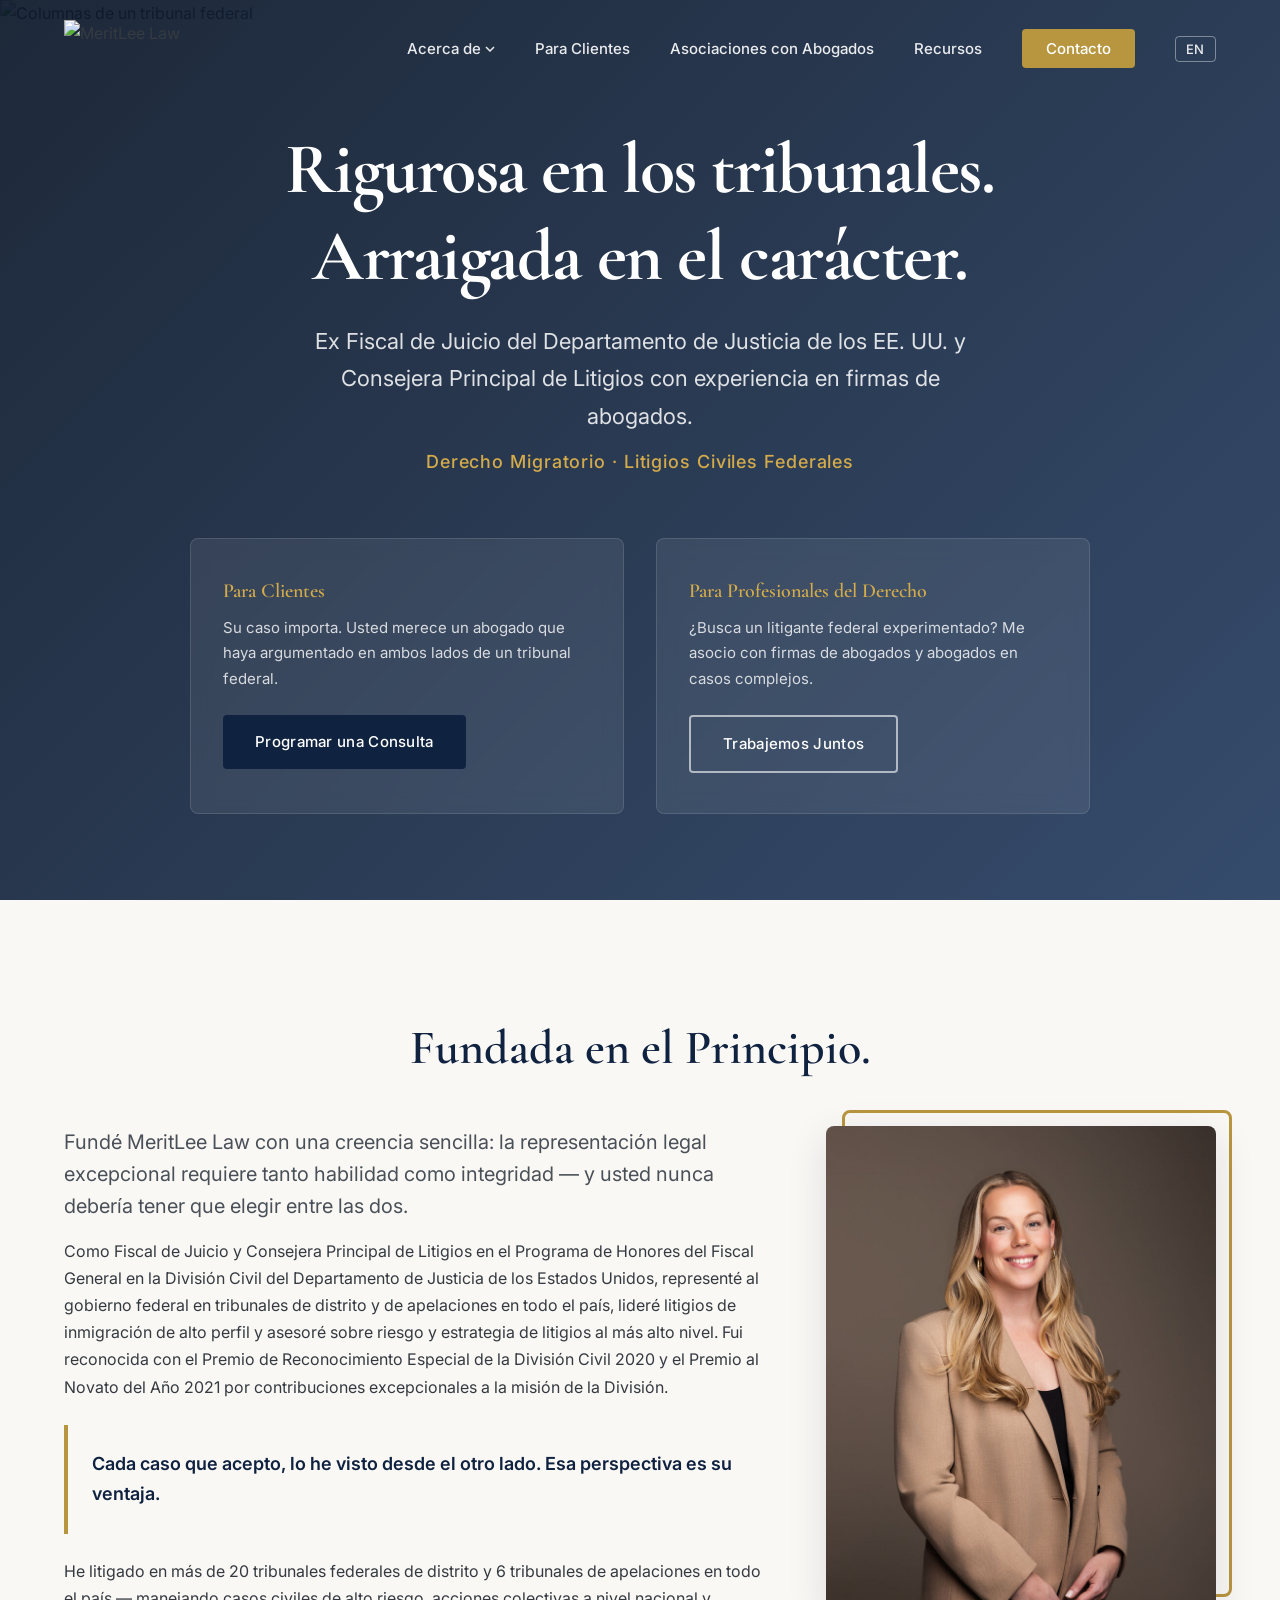
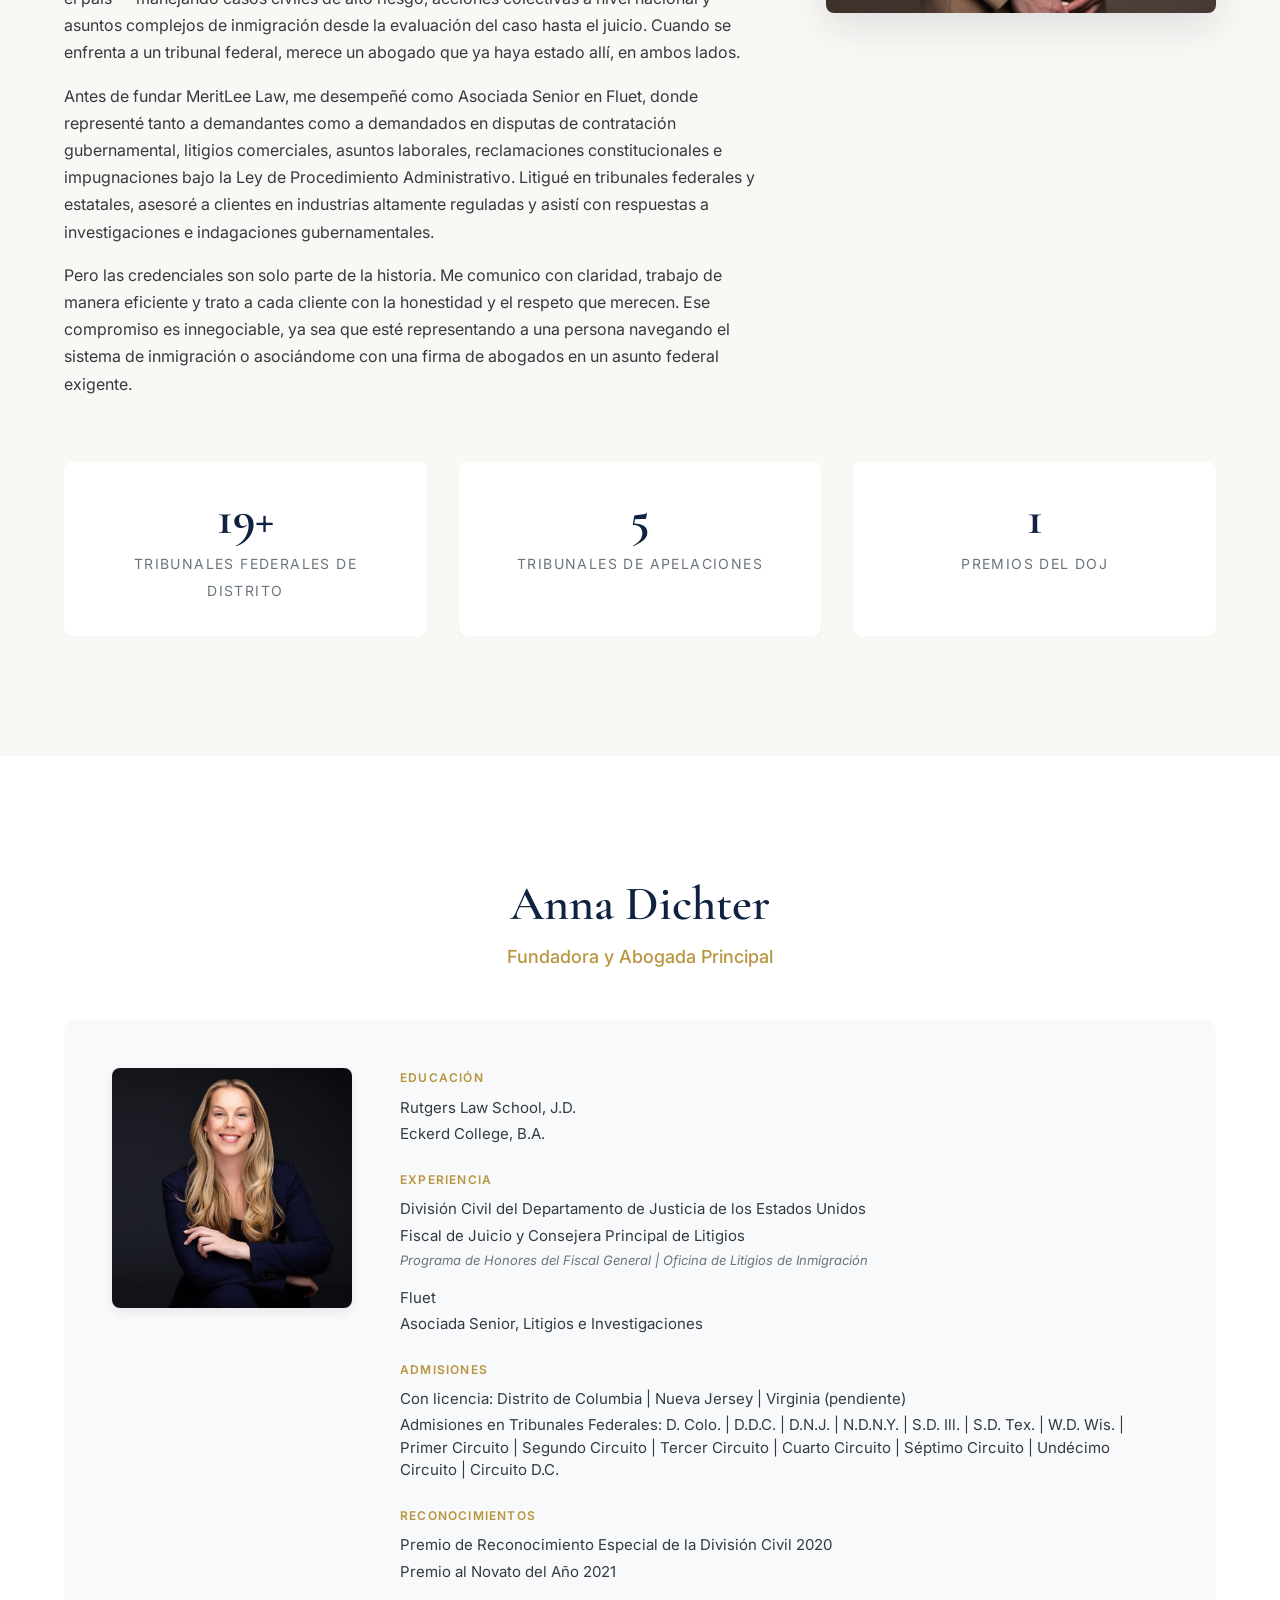
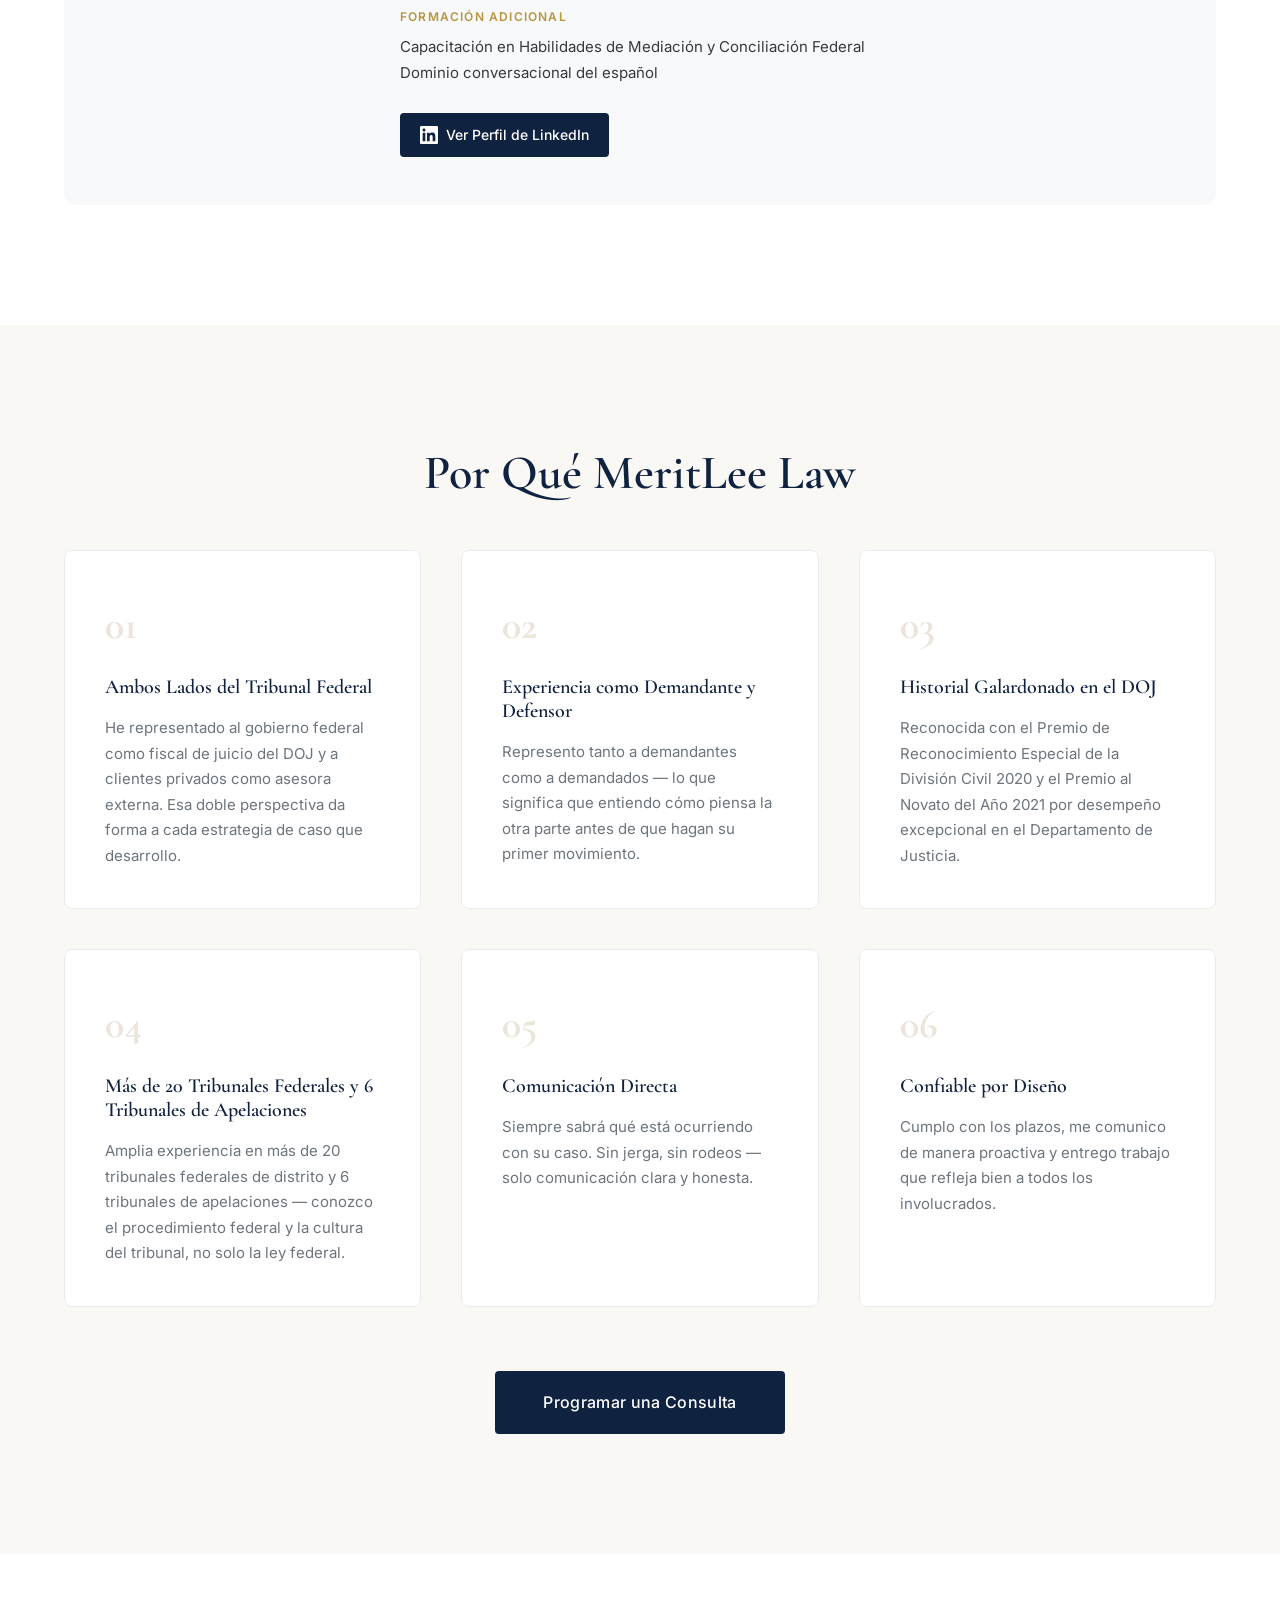
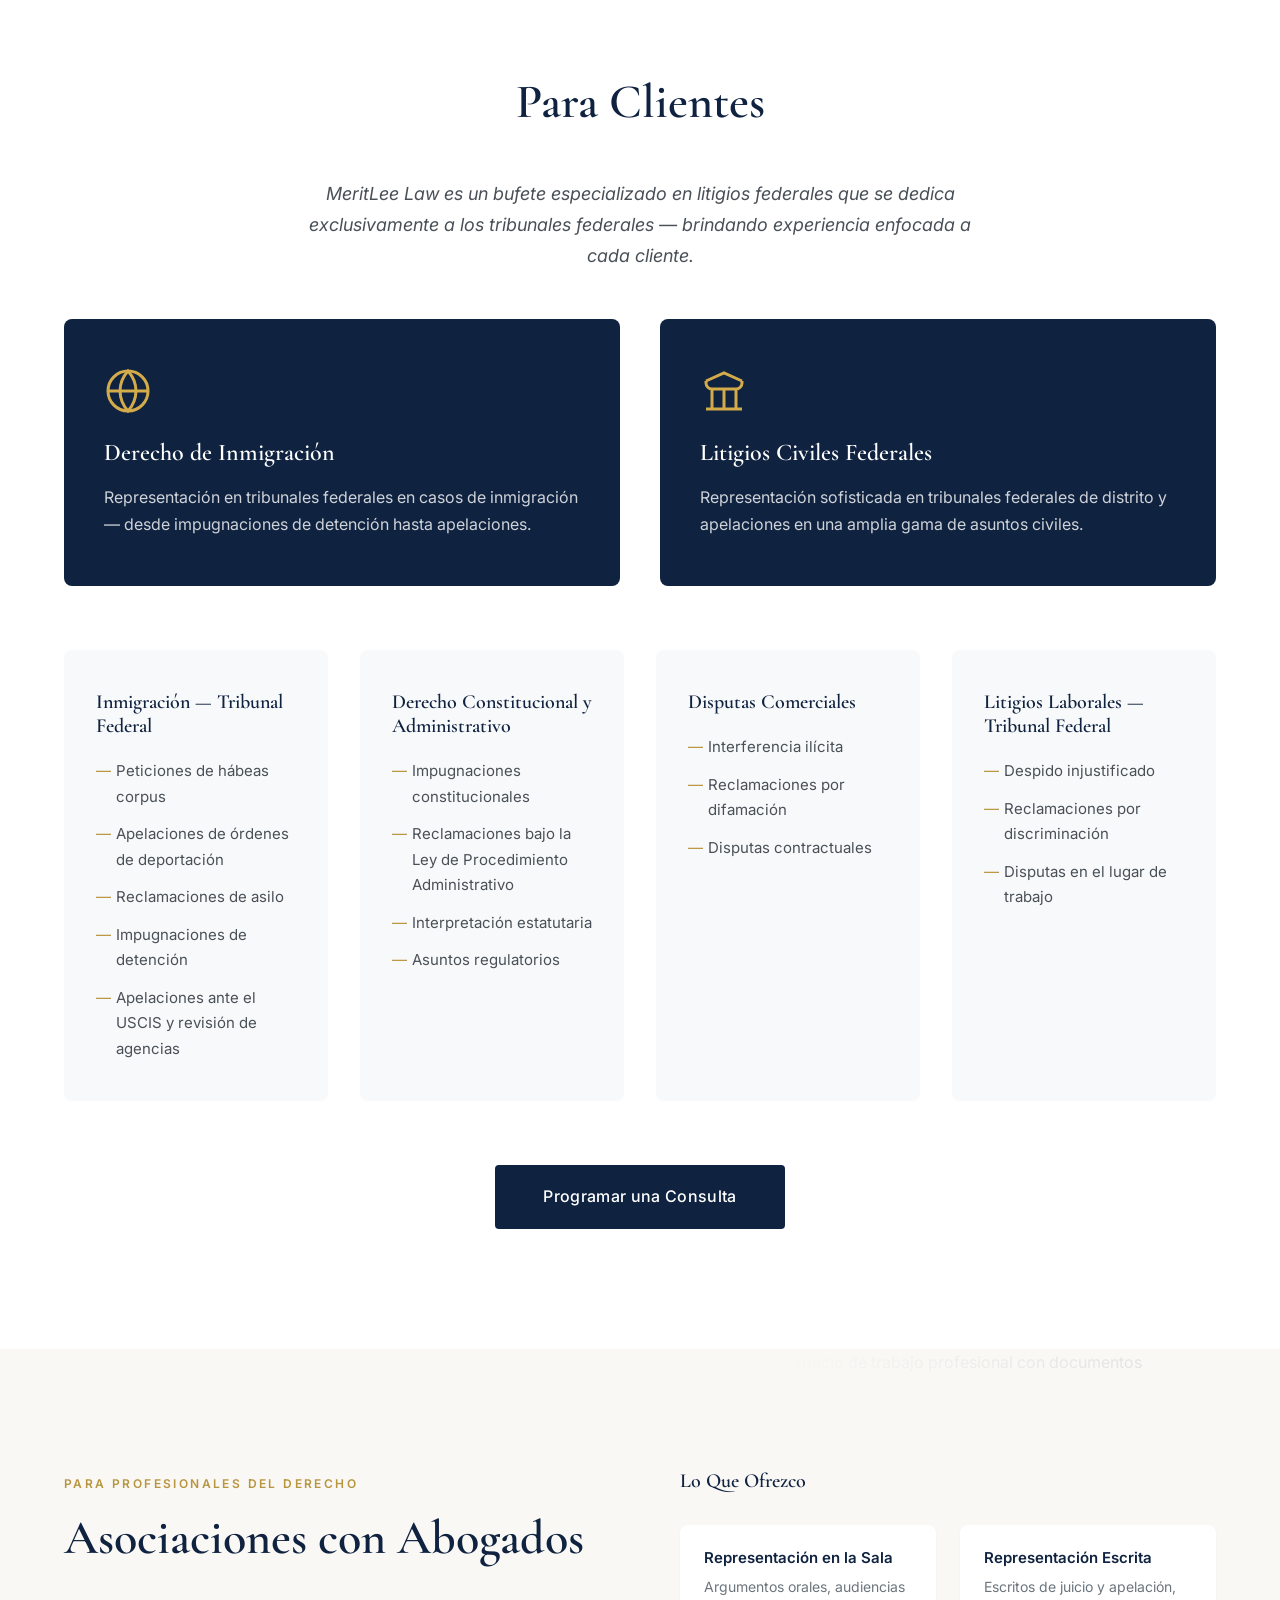
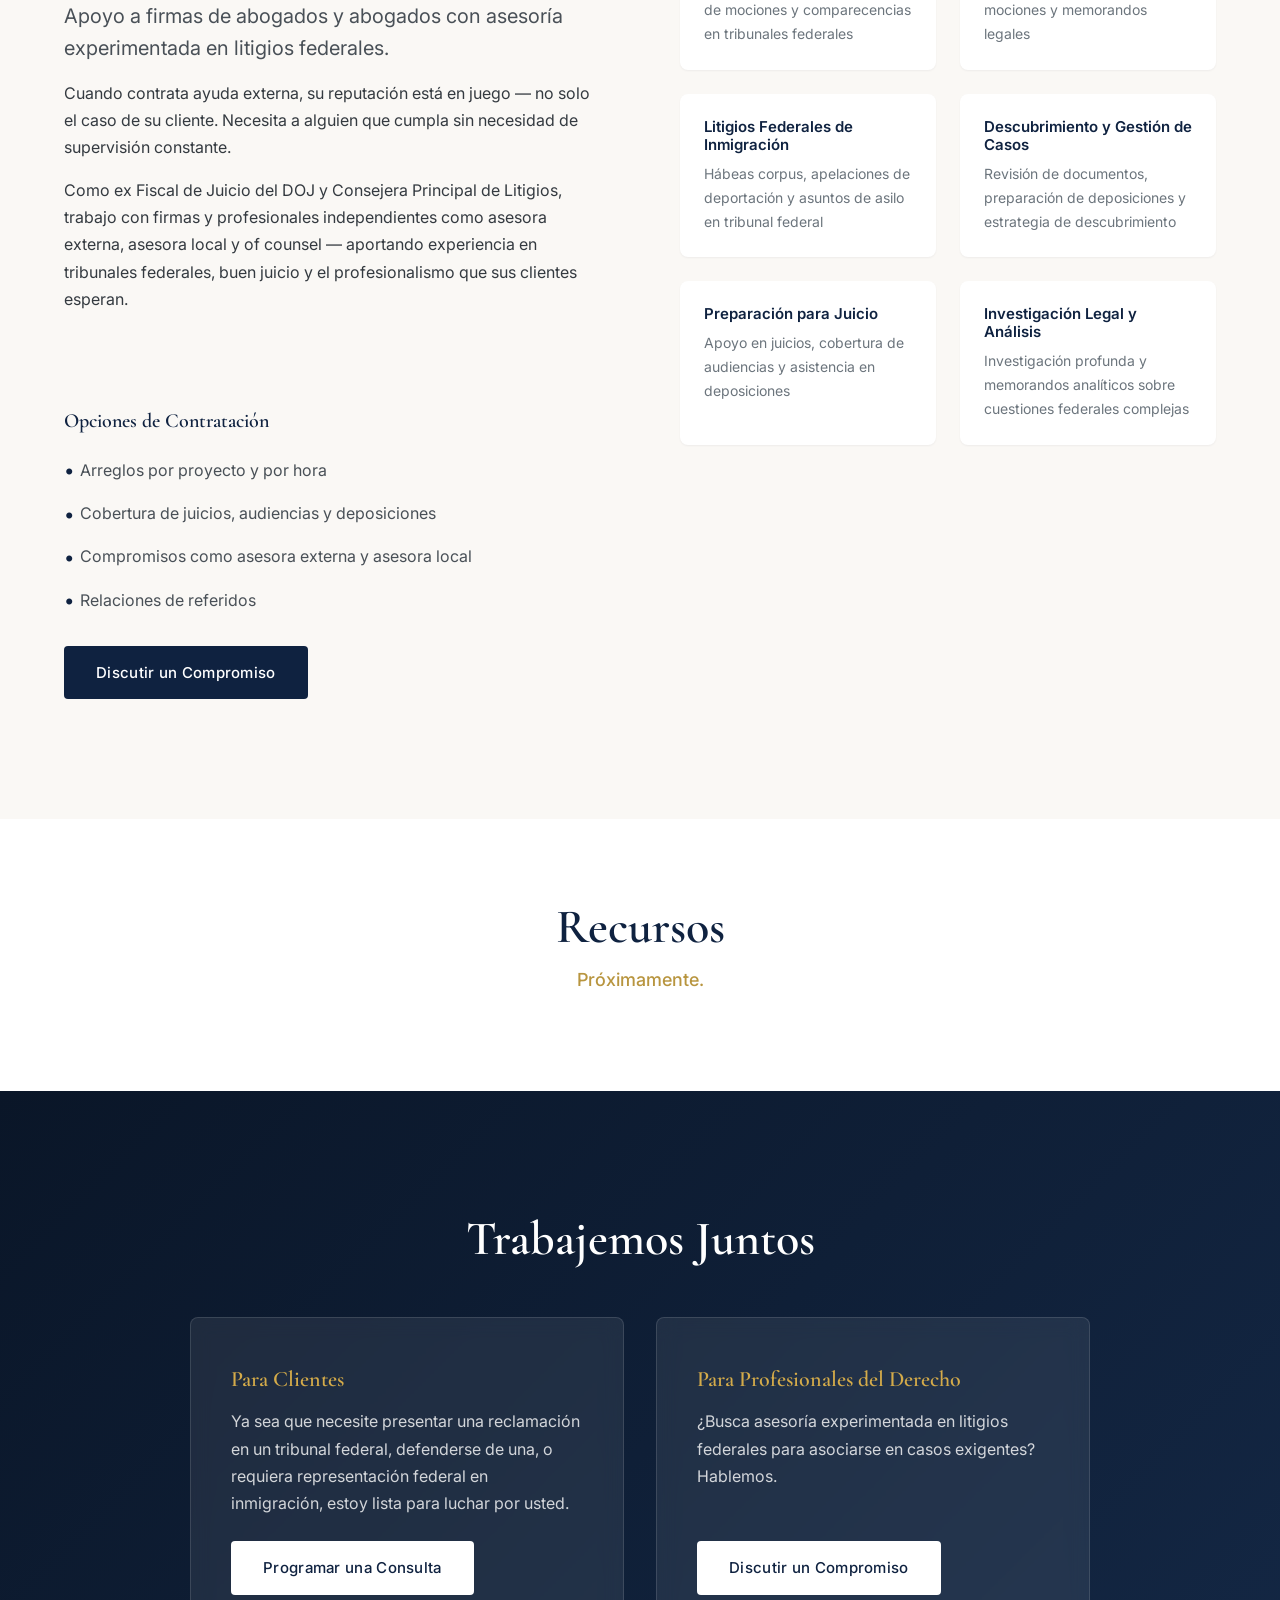
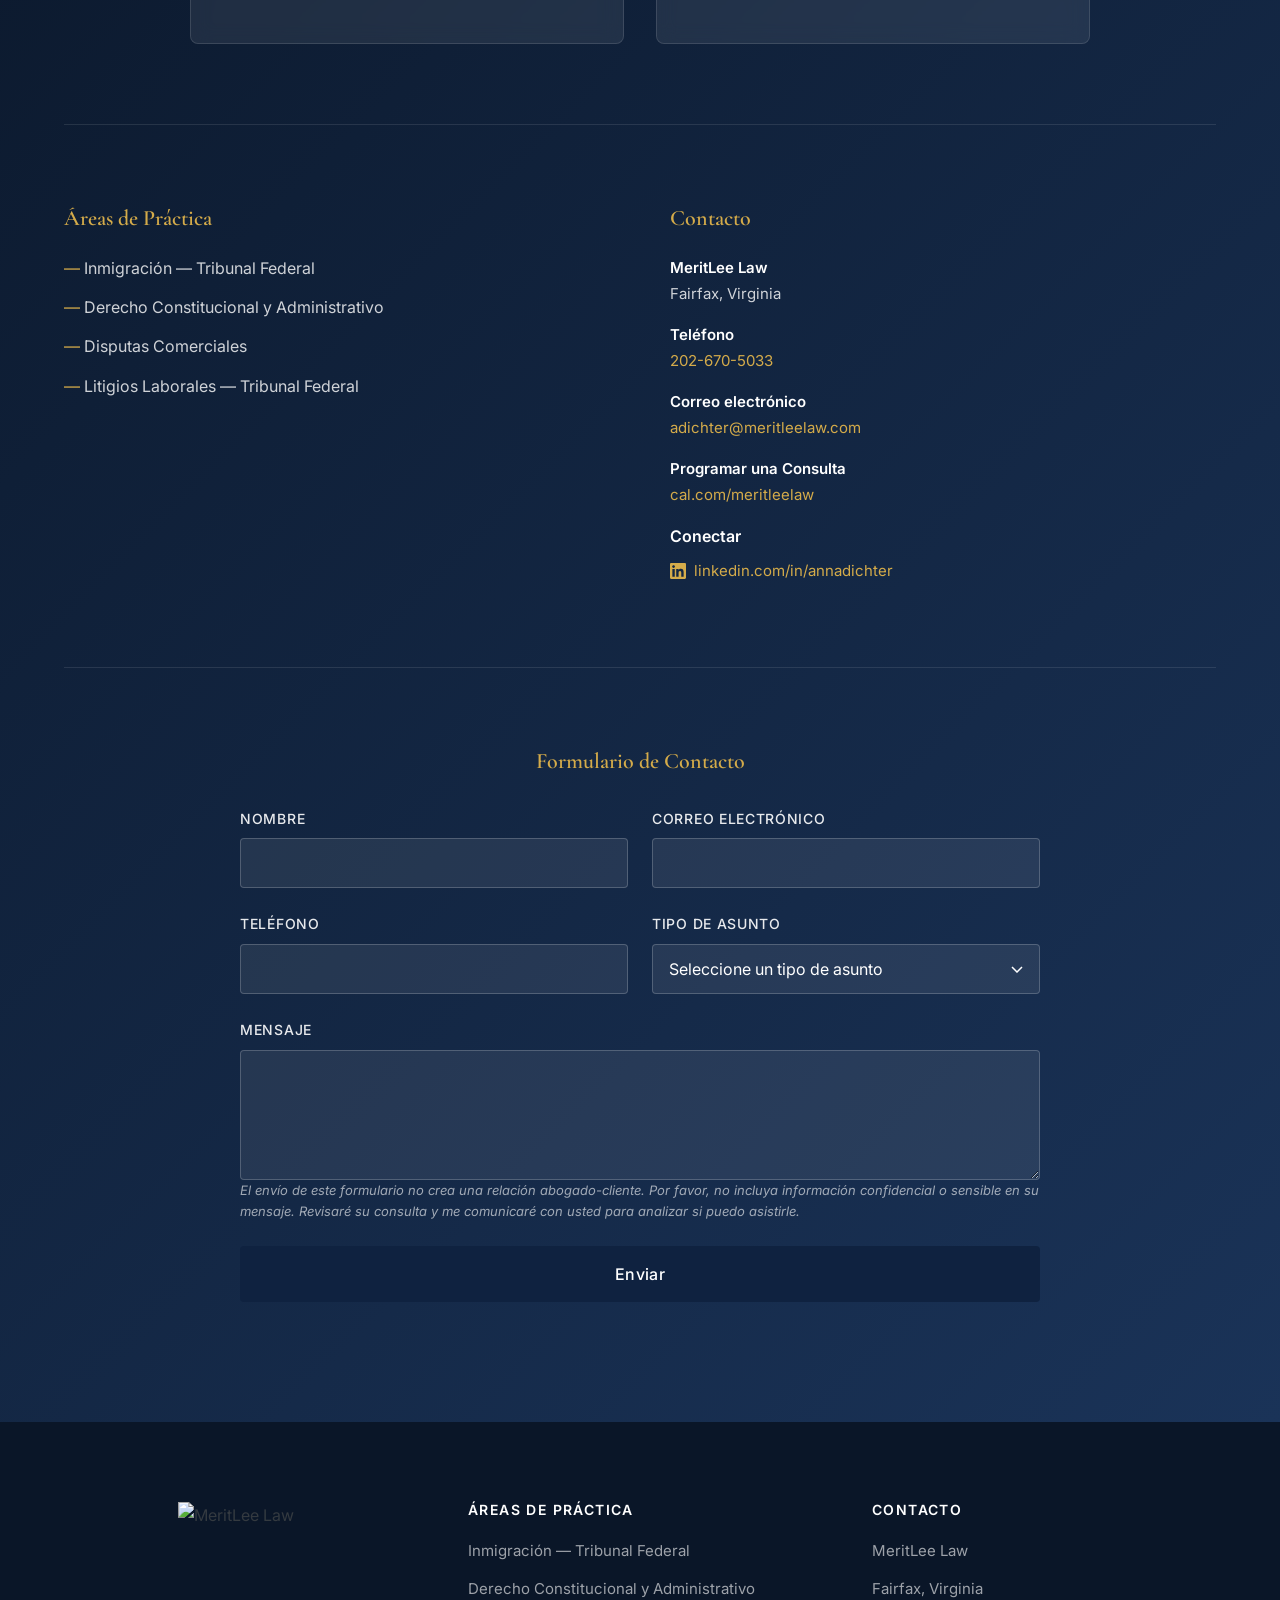
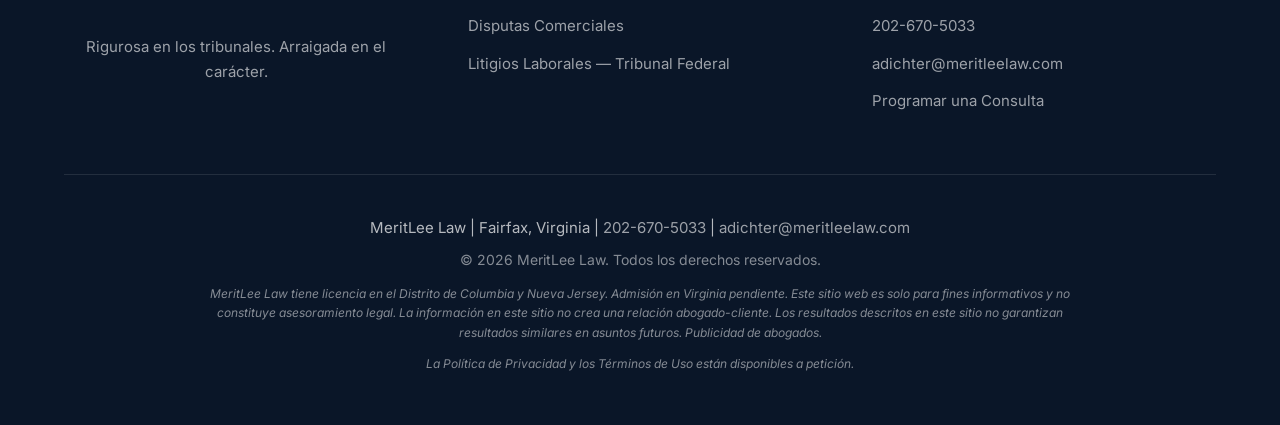
==== es/index.html @ 4c61fff7 "Merge pull request #5 from bendichter/spanish-translation Add Spanish translation page and language " ====
<!DOCTYPE html>
<html lang="es">
<head>
    <meta charset="UTF-8">
    <meta name="viewport" content="width=device-width, initial-scale=1.0">
    <title>MeritLee Law | Ex Fiscal del DOJ | Litigios Federales</title>
    <meta name="description" content="Ex fiscal de juicio del DOJ que ofrece representaci&oacute;n en litigios federales y derecho migratorio. MeritLee Law &mdash; rigurosa en los tribunales, arraigada en el car&aacute;cter.">
    <link rel="preconnect" href="https://fonts.googleapis.com">
    <link rel="preconnect" href="https://fonts.gstatic.com" crossorigin>
    <link href="https://fonts.googleapis.com/css2?family=Bodoni+Moda:opsz,wght@6..96,400;6..96,500;6..96,600&family=Cormorant+Garamond:wght@400;500;600;700&family=Inter:wght@300;400;500;600&display=swap" rel="stylesheet">
    <link rel="icon" type="image/svg+xml" href="../favicon.svg">
    <link rel="stylesheet" href="../styles.css">
</head>
<body>
    <!-- Navigation -->
    <nav class="nav" id="nav">
        <div class="nav-container">
            <a href="#" class="logo">
                <img src="../images/logo-white.png" alt="MeritLee Law" class="logo-img logo-img-white">
                <img src="../images/logo-color.png" alt="MeritLee Law" class="logo-img logo-img-color">
            </a>
            <button class="nav-toggle" id="nav-toggle" aria-label="Alternar navegaci&oacute;n">
                <span></span>
                <span></span>
                <span></span>
            </button>
            <ul class="nav-menu" id="nav-menu">
                <li class="nav-dropdown">
                    <a href="#about" class="nav-dropdown-trigger">Acerca de <svg class="dropdown-arrow" viewBox="0 0 10 6" width="10" height="6"><path d="M1 1l4 4 4-4" stroke="currentColor" fill="none" stroke-width="1.5"/></svg></a>
                    <ul class="nav-dropdown-menu">
                        <li><a href="#anna-dichter">Anna Dichter</a></li>
                        <li><a href="#why-us">Por Qu&eacute; MeritLee Law</a></li>
                    </ul>
                </li>
                <li><a href="#services">Para Clientes</a></li>
                <li><a href="#contract">Asociaciones con Abogados</a></li>
                <li><a href="#resources">Recursos</a></li>
                <li><a href="#contact" class="nav-cta">Contacto</a></li>
                <li class="lang-toggle"><a href="/" class="lang-link">EN</a></li>
            </ul>
        </div>
    </nav>

    <!-- Hero Section -->
    <header class="hero">
        <div class="hero-bg">
            <img src="https://images.unsplash.com/photo-1589829545856-d10d557cf95f?auto=format&fit=crop&w=1920&q=80" alt="Columnas de un tribunal federal" class="hero-image">
        </div>
        <div class="hero-content">
            <h1 class="hero-title">Rigurosa en los tribunales.<br>Arraigada en el car&aacute;cter.</h1>
            <p class="hero-subtitle">Ex Fiscal de Juicio del Departamento de Justicia de los EE. UU. y Consejera Principal de Litigios con experiencia en firmas de abogados.</p>
            <p class="hero-practice-areas">Derecho Migratorio &middot; Litigios Civiles Federales</p>
            <div class="hero-cards">
                <div class="hero-card">
                    <h3>Para Clientes</h3>
                    <p>Su caso importa. Usted merece un abogado que haya argumentado en ambos lados de un tribunal federal.</p>
                    <a href="https://cal.com/meritleelaw" class="btn btn-primary" target="_blank" rel="noopener noreferrer">Programar una Consulta</a>
                </div>
                <div class="hero-card">
                    <h3>Para Profesionales del Derecho</h3>
                    <p>&iquest;Busca un litigante federal experimentado? Me asocio con firmas de abogados y abogados en casos complejos.</p>
                    <a href="#contract" class="btn btn-secondary hero-btn-secondary">Trabajemos Juntos</a>
                </div>
            </div>
        </div>
    </header>

    <!-- About Section -->
    <section class="section about" id="about">
        <div class="container">
            <div class="section-header">
                <h2 class="section-title">Fundada en el Principio.</h2>
            </div>
            <div class="about-content about-content-new">
                <div class="about-text">
                    <p class="lead">Fund&eacute; MeritLee Law con una creencia sencilla: la representaci&oacute;n legal excepcional requiere tanto habilidad como integridad &mdash; y usted nunca deber&iacute;a tener que elegir entre las dos.</p>
                    <p>Como Fiscal de Juicio y Consejera Principal de Litigios en el Programa de Honores del Fiscal General en la Divisi&oacute;n Civil del Departamento de Justicia de los Estados Unidos, represent&eacute; al gobierno federal en tribunales de distrito y de apelaciones en todo el pa&iacute;s, lider&eacute; litigios de inmigraci&oacute;n de alto perfil y asesor&eacute; sobre riesgo y estrategia de litigios al m&aacute;s alto nivel. Fui reconocida con el Premio de Reconocimiento Especial de la Divisi&oacute;n Civil 2020 y el Premio al Novato del A&ntilde;o 2021 por contribuciones excepcionales a la misi&oacute;n de la Divisi&oacute;n.</p>
                    <p class="about-highlight"><strong>Cada caso que acepto, lo he visto desde el otro lado. Esa perspectiva es su ventaja.</strong></p>
                    <p>He litigado en m&aacute;s de 20 tribunales federales de distrito y 6 tribunales de apelaciones en todo el pa&iacute;s &mdash; manejando casos civiles de alto riesgo, acciones colectivas a nivel nacional y asuntos complejos de inmigraci&oacute;n desde la evaluaci&oacute;n del caso hasta el juicio. Cuando se enfrenta a un tribunal federal, merece un abogado que ya haya estado all&iacute;, en ambos lados.</p>
                    <p>Antes de fundar MeritLee Law, me desempe&ntilde;&eacute; como Asociada Senior en Fluet, donde represent&eacute; tanto a demandantes como a demandados en disputas de contrataci&oacute;n gubernamental, litigios comerciales, asuntos laborales, reclamaciones constitucionales e impugnaciones bajo la Ley de Procedimiento Administrativo. Litigu&eacute; en tribunales federales y estatales, asesor&eacute; a clientes en industrias altamente reguladas y asist&iacute; con respuestas a investigaciones e indagaciones gubernamentales.</p>
                    <p>Pero las credenciales son solo parte de la historia. Me comunico con claridad, trabajo de manera eficiente y trato a cada cliente con la honestidad y el respeto que merecen. Ese compromiso es innegociable, ya sea que est&eacute; representando a una persona navegando el sistema de inmigraci&oacute;n o asoci&aacute;ndome con una firma de abogados en un asunto federal exigente.</p>
                </div>
                <div class="about-sidebar">
                    <div class="about-photo">
                        <img src="../images/anna-tan-suit.jpg" alt="Anna Dichter">
                    </div>
                </div>
            </div>
            <div class="about-stats">
                <div class="stat">
                    <span class="stat-number">20+</span>
                    <span class="stat-label">Tribunales Federales de Distrito</span>
                </div>
                <div class="stat">
                    <span class="stat-number">6</span>
                    <span class="stat-label">Tribunales de Apelaciones</span>
                </div>
                <div class="stat">
                    <span class="stat-number">2</span>
                    <span class="stat-label">Premios del DOJ</span>
                </div>
            </div>
        </div>
    </section>

    <!-- Anna Dichter Section -->
    <section class="section attorneys" id="anna-dichter">
        <div class="container">
            <div class="section-header">
                <h2 class="section-title">Anna Dichter</h2>
                <p class="section-subtitle">Fundadora y Abogada Principal</p>
            </div>
            <div class="attorneys-grid">
                <div class="attorney-card">
                    <div class="attorney-image">
                        <img src="../images/anna-dichter.jpg" alt="Anna Dichter">
                    </div>
                    <div class="attorney-info">
                        <div class="attorney-credentials">
                            <div class="credential credential-wide">
                                <span class="credential-label">Educaci&oacute;n</span>
                                <span class="credential-value">Rutgers Law School, J.D.</span>
                                <span class="credential-value">Eckerd College, B.A.</span>
                            </div>
                            <div class="credential credential-wide">
                                <span class="credential-label">Experiencia</span>
                                <span class="credential-value">Divisi&oacute;n Civil del Departamento de Justicia de los Estados Unidos</span>
                                <span class="credential-value">Fiscal de Juicio y Consejera Principal de Litigios</span>
                                <span class="credential-value credential-sub">Programa de Honores del Fiscal General | Oficina de Litigios de Inmigraci&oacute;n</span>
                                <span class="credential-value" style="margin-top: 12px;">Fluet</span>
                                <span class="credential-value">Asociada Senior, Litigios e Investigaciones</span>
                            </div>
                            <div class="credential credential-wide">
                                <span class="credential-label">Admisiones</span>
                                <span class="credential-value">Con licencia: Distrito de Columbia | Nueva Jersey | Virginia (pendiente)</span>
                                <span class="credential-value">Admisiones en Tribunales Federales: D. Colo. | D.D.C. | D.N.J. | N.D.N.Y. | S.D. Ill. | S.D. Tex. | W.D. Wis. | Primer Circuito | Segundo Circuito | Tercer Circuito | Cuarto Circuito | S&eacute;ptimo Circuito | Und&eacute;cimo Circuito | Circuito D.C.</span>
                            </div>
                            <div class="credential credential-wide">
                                <span class="credential-label">Reconocimientos</span>
                                <span class="credential-value">Premio de Reconocimiento Especial de la Divisi&oacute;n Civil 2020</span>
                                <span class="credential-value">Premio al Novato del A&ntilde;o 2021</span>
                            </div>
                            <div class="credential credential-wide">
                                <span class="credential-label">Formaci&oacute;n Adicional</span>
                                <span class="credential-value">Capacitaci&oacute;n en Habilidades de Mediaci&oacute;n y Conciliaci&oacute;n Federal</span>
                                <span class="credential-value">Dominio conversacional del espa&ntilde;ol</span>
                            </div>
                        </div>
                        <a href="https://www.linkedin.com/in/anna-dichter-69ab863a/" target="_blank" rel="noopener noreferrer" class="attorney-linkedin">
                            <svg viewBox="0 0 24 24" fill="currentColor" width="20" height="20">
                                <path d="M20.447 20.452h-3.554v-5.569c0-1.328-.027-3.037-1.852-3.037-1.853 0-2.136 1.445-2.136 2.939v5.667H9.351V9h3.414v1.561h.046c.477-.9 1.637-1.85 3.37-1.85 3.601 0 4.267 2.37 4.267 5.455v6.286zM5.337 7.433c-1.144 0-2.063-.926-2.063-2.065 0-1.138.92-2.063 2.063-2.063 1.14 0 2.064.925 2.064 2.063 0 1.139-.925 2.065-2.064 2.065zm1.782 13.019H3.555V9h3.564v11.452zM22.225 0H1.771C.792 0 0 .774 0 1.729v20.542C0 23.227.792 24 1.771 24h20.451C23.2 24 24 23.227 24 22.271V1.729C24 .774 23.2 0 22.222 0h.003z"/>
                            </svg>
                            Ver Perfil de LinkedIn
                        </a>
                    </div>
                </div>
            </div>
        </div>
    </section>

    <!-- Why MeritLee Law Section -->
    <section class="section why-us" id="why-us">
        <div class="container">
            <div class="section-header">
                <h2 class="section-title">Por Qu&eacute; MeritLee Law</h2>
            </div>
            <div class="why-grid">
                <div class="why-card">
                    <div class="why-number">01</div>
                    <h3>Ambos Lados del Tribunal Federal</h3>
                    <p>He representado al gobierno federal como fiscal de juicio del DOJ y a clientes privados como asesora externa. Esa doble perspectiva da forma a cada estrategia de caso que desarrollo.</p>
                </div>
                <div class="why-card">
                    <div class="why-number">02</div>
                    <h3>Experiencia como Demandante y Defensor</h3>
                    <p>Represento tanto a demandantes como a demandados &mdash; lo que significa que entiendo c&oacute;mo piensa la otra parte antes de que hagan su primer movimiento.</p>
                </div>
                <div class="why-card">
                    <div class="why-number">03</div>
                    <h3>Historial Galardonado en el DOJ</h3>
                    <p>Reconocida con el Premio de Reconocimiento Especial de la Divisi&oacute;n Civil 2020 y el Premio al Novato del A&ntilde;o 2021 por desempe&ntilde;o excepcional en el Departamento de Justicia.</p>
                </div>
                <div class="why-card">
                    <div class="why-number">04</div>
                    <h3>M&aacute;s de 20 Tribunales Federales y 6 Tribunales de Apelaciones</h3>
                    <p>Amplia experiencia en m&aacute;s de 20 tribunales federales de distrito y 6 tribunales de apelaciones &mdash; conozco el procedimiento federal y la cultura del tribunal, no solo la ley federal.</p>
                </div>
                <div class="why-card">
                    <div class="why-number">05</div>
                    <h3>Comunicaci&oacute;n Directa</h3>
                    <p>Siempre sabr&aacute; qu&eacute; est&aacute; ocurriendo con su caso. Sin jerga, sin rodeos &mdash; solo comunicaci&oacute;n clara y honesta.</p>
                </div>
                <div class="why-card">
                    <div class="why-number">06</div>
                    <h3>Confiable por Dise&ntilde;o</h3>
                    <p>Cumplo con los plazos, me comunico de manera proactiva y entrego trabajo que refleja bien a todos los involucrados.</p>
                </div>
            </div>
            <div class="why-cta">
                <a href="https://cal.com/meritleelaw" class="btn btn-primary btn-large" target="_blank" rel="noopener noreferrer">Programar una Consulta</a>
            </div>
        </div>
    </section>

    <!-- For Clients (Services) Section -->
    <section class="section services" id="services">
        <div class="container">
            <div class="section-header">
                <h2 class="section-title">Para Clientes</h2>
            </div>

            <p class="services-description">MeritLee Law es un bufete especializado en litigios federales que se dedica exclusivamente a los tribunales federales &mdash; brindando experiencia enfocada a cada cliente.</p>

            <div class="services-intro">
                <div class="service-main">
                    <div class="service-icon">
                        <svg viewBox="0 0 24 24" fill="none" stroke="currentColor" stroke-width="1.5">
                            <circle cx="12" cy="12" r="10"/>
                            <path d="M2 12h20M12 2a15.3 15.3 0 014 10 15.3 15.3 0 01-4 10 15.3 15.3 0 01-4-10 15.3 15.3 0 014-10z"/>
                        </svg>
                    </div>
                    <h3>Derecho de Inmigraci&oacute;n</h3>
                    <p>Representaci&oacute;n en tribunales federales en casos de inmigraci&oacute;n &mdash; desde impugnaciones de detenci&oacute;n hasta apelaciones.</p>
                </div>
                <div class="service-main">
                    <div class="service-icon">
                        <svg viewBox="0 0 24 24" fill="none" stroke="currentColor" stroke-width="1.5">
                            <path d="M3 21h18M3 7v1a3 3 0 003 3h12a3 3 0 003-3V7M6 21V11M18 21V11M12 21V11"/>
                            <path d="M3 7l9-4 9 4"/>
                        </svg>
                    </div>
                    <h3>Litigios Civiles Federales</h3>
                    <p>Representaci&oacute;n sofisticada en tribunales federales de distrito y apelaciones en una amplia gama de asuntos civiles.</p>
                </div>
            </div>

            <div class="services-grid">
                <div class="service-card">
                    <h3>Inmigraci&oacute;n &mdash; Tribunal Federal</h3>
                    <ul class="service-list">
                        <li>Peticiones de h&aacute;beas corpus</li>
                        <li>Apelaciones de &oacute;rdenes de deportaci&oacute;n</li>
                        <li>Reclamaciones de asilo</li>
                        <li>Impugnaciones de detenci&oacute;n</li>
                        <li>Apelaciones ante el USCIS y revisi&oacute;n de agencias</li>
                    </ul>
                </div>
                <div class="service-card">
                    <h3>Derecho Constitucional y Administrativo</h3>
                    <ul class="service-list">
                        <li>Impugnaciones constitucionales</li>
                        <li>Reclamaciones bajo la Ley de Procedimiento Administrativo</li>
                        <li>Interpretaci&oacute;n estatutaria</li>
                        <li>Asuntos regulatorios</li>
                    </ul>
                </div>
                <div class="service-card">
                    <h3>Disputas Comerciales</h3>
                    <ul class="service-list">
                        <li>Interferencia il&iacute;cita</li>
                        <li>Reclamaciones por difamaci&oacute;n</li>
                        <li>Disputas contractuales</li>
                    </ul>
                </div>
                <div class="service-card">
                    <h3>Litigios Laborales &mdash; Tribunal Federal</h3>
                    <ul class="service-list">
                        <li>Despido injustificado</li>
                        <li>Reclamaciones por discriminaci&oacute;n</li>
                        <li>Disputas en el lugar de trabajo</li>
                    </ul>
                </div>
            </div>
            <div class="services-cta">
                <a href="https://cal.com/meritleelaw" class="btn btn-primary btn-large" target="_blank" rel="noopener noreferrer">Programar una Consulta</a>
            </div>
        </div>
    </section>

    <!-- Attorney Partnerships Section -->
    <section class="section contract" id="contract">
        <div class="contract-bg">
            <img src="https://images.unsplash.com/photo-1450101499163-c8848c66ca85?auto=format&fit=crop&w=1920&q=80" alt="Espacio de trabajo profesional con documentos">
        </div>
        <div class="container">
            <div class="contract-layout">
                <div class="contract-intro">
                    <span class="section-label">Para Profesionales del Derecho</span>
                    <h2 class="section-title">Asociaciones con Abogados</h2>
                    <p class="lead">Apoyo a firmas de abogados y abogados con asesor&iacute;a experimentada en litigios federales.</p>
                    <p>Cuando contrata ayuda externa, su reputaci&oacute;n est&aacute; en juego &mdash; no solo el caso de su cliente. Necesita a alguien que cumpla sin necesidad de supervisi&oacute;n constante.</p>
                    <p>Como ex Fiscal de Juicio del DOJ y Consejera Principal de Litigios, trabajo con firmas y profesionales independientes como asesora externa, asesora local y of counsel &mdash; aportando experiencia en tribunales federales, buen juicio y el profesionalismo que sus clientes esperan.</p>
                </div>
                <div class="contract-services">
                    <h3>Lo Que Ofrezco</h3>
                    <div class="contract-grid">
                        <div class="contract-item">
                            <h4>Representaci&oacute;n en la Sala</h4>
                            <p>Argumentos orales, audiencias de mociones y comparecencias en tribunales federales</p>
                        </div>
                        <div class="contract-item">
                            <h4>Representaci&oacute;n Escrita</h4>
                            <p>Escritos de juicio y apelaci&oacute;n, mociones y memorandos legales</p>
                        </div>
                        <div class="contract-item">
                            <h4>Litigios Federales de Inmigraci&oacute;n</h4>
                            <p>H&aacute;beas corpus, apelaciones de deportaci&oacute;n y asuntos de asilo en tribunal federal</p>
                        </div>
                        <div class="contract-item">
                            <h4>Descubrimiento y Gesti&oacute;n de Casos</h4>
                            <p>Revisi&oacute;n de documentos, preparaci&oacute;n de deposiciones y estrategia de descubrimiento</p>
                        </div>
                        <div class="contract-item">
                            <h4>Preparaci&oacute;n para Juicio</h4>
                            <p>Apoyo en juicios, cobertura de audiencias y asistencia en deposiciones</p>
                        </div>
                        <div class="contract-item">
                            <h4>Investigaci&oacute;n Legal y An&aacute;lisis</h4>
                            <p>Investigaci&oacute;n profunda y memorandos anal&iacute;ticos sobre cuestiones federales complejas</p>
                        </div>
                    </div>
                </div>
                <div class="contract-arrangements">
                    <h3>Opciones de Contrataci&oacute;n</h3>
                    <ul class="arrangement-list arrangement-bullets">
                        <li>Arreglos por proyecto y por hora</li>
                        <li>Cobertura de juicios, audiencias y deposiciones</li>
                        <li>Compromisos como asesora externa y asesora local</li>
                        <li>Relaciones de referidos</li>
                    </ul>
                    <a href="#contact-form" class="btn btn-primary">Discutir un Compromiso</a>
                </div>
            </div>
        </div>
    </section>

    <!-- Resources Section (Placeholder) -->
    <section class="section resources" id="resources">
        <div class="container">
            <div class="section-header">
                <h2 class="section-title">Recursos</h2>
                <p class="section-subtitle">Pr&oacute;ximamente.</p>
            </div>
        </div>
    </section>

    <!-- Let's Work Together / Contact Section -->
    <section class="section cta" id="contact">
        <div class="container">
            <div class="cta-content">
                <h2>Trabajemos Juntos</h2>
                <div class="cta-cards">
                    <div class="cta-card">
                        <h3>Para Clientes</h3>
                        <p>Ya sea que necesite presentar una reclamaci&oacute;n en un tribunal federal, defenderse de una, o requiera representaci&oacute;n federal en inmigraci&oacute;n, estoy lista para luchar por usted.</p>
                        <a href="https://cal.com/meritleelaw" class="btn btn-white" target="_blank" rel="noopener noreferrer">Programar una Consulta</a>
                    </div>
                    <div class="cta-card">
                        <h3>Para Profesionales del Derecho</h3>
                        <p>&iquest;Busca asesor&iacute;a experimentada en litigios federales para asociarse en casos exigentes? Hablemos.</p>
                        <a href="#contact-form" class="btn btn-white">Discutir un Compromiso</a>
                    </div>
                </div>
            </div>

            <div class="contact-info-section">
                <div class="contact-practice-areas">
                    <h3>&Aacute;reas de Pr&aacute;ctica</h3>
                    <ul>
                        <li>Inmigraci&oacute;n &mdash; Tribunal Federal</li>
                        <li>Derecho Constitucional y Administrativo</li>
                        <li>Disputas Comerciales</li>
                        <li>Litigios Laborales &mdash; Tribunal Federal</li>
                    </ul>
                </div>
                <div class="contact-details">
                    <h3>Contacto</h3>
                    <p><strong>MeritLee Law</strong><br>Fairfax, Virginia</p>
                    <p><strong>Tel&eacute;fono</strong><br><a href="tel:2026705033">202-670-5033</a></p>
                    <p><strong>Correo electr&oacute;nico</strong><br><a href="mailto:adichter@meritleelaw.com">adichter@meritleelaw.com</a></p>
                    <p><strong>Programar una Consulta</strong><br><a href="https://cal.com/meritleelaw" target="_blank" rel="noopener noreferrer">cal.com/meritleelaw</a></p>
                    <div class="contact-social">
                        <strong>Conectar</strong>
                        <a href="https://www.linkedin.com/in/annadichter" target="_blank" rel="noopener noreferrer" class="social-link">
                            <svg viewBox="0 0 24 24" fill="currentColor" width="16" height="16">
                                <path d="M20.447 20.452h-3.554v-5.569c0-1.328-.027-3.037-1.852-3.037-1.853 0-2.136 1.445-2.136 2.939v5.667H9.351V9h3.414v1.561h.046c.477-.9 1.637-1.85 3.37-1.85 3.601 0 4.267 2.37 4.267 5.455v6.286zM5.337 7.433c-1.144 0-2.063-.926-2.063-2.065 0-1.138.92-2.063 2.063-2.063 1.14 0 2.064.925 2.064 2.063 0 1.139-.925 2.065-2.064 2.065zm1.782 13.019H3.555V9h3.564v11.452zM22.225 0H1.771C.792 0 0 .774 0 1.729v20.542C0 23.227.792 24 1.771 24h20.451C23.2 24 24 23.227 24 22.271V1.729C24 .774 23.2 0 22.222 0h.003z"/>
                            </svg>
                            linkedin.com/in/annadichter
                        </a>
                    </div>
                </div>
            </div>

            <!-- Contact Form -->
            <div class="contact-form-wrapper" id="contact-form">
                <h3>Formulario de Contacto</h3>
                <form id="contact-form-el" class="contact-form" novalidate>
                    <div class="form-row">
                        <div class="form-group">
                            <label for="form-name">Nombre</label>
                            <input type="text" id="form-name" name="name" required>
                        </div>
                        <div class="form-group">
                            <label for="form-email">Correo electr&oacute;nico</label>
                            <input type="email" id="form-email" name="email" required>
                        </div>
                    </div>
                    <div class="form-row">
                        <div class="form-group">
                            <label for="form-phone">Tel&eacute;fono</label>
                            <input type="tel" id="form-phone" name="phone">
                        </div>
                        <div class="form-group">
                            <label for="form-matter">Tipo de asunto</label>
                            <select id="form-matter" name="matter_type" required>
                                <option value="" disabled selected>Seleccione un tipo de asunto</option>
                                <option value="client">Representaci&oacute;n de Clientes</option>
                                <option value="attorney">Asociaci&oacute;n con Abogados</option>
                                <option value="other">Otro</option>
                            </select>
                        </div>
                    </div>
                    <div class="form-group">
                        <label for="form-message">Mensaje</label>
                        <textarea id="form-message" name="message" rows="5"></textarea>
                    </div>
                    <p class="form-disclaimer">El env&iacute;o de este formulario no crea una relaci&oacute;n abogado-cliente. Por favor, no incluya informaci&oacute;n confidencial o sensible en su mensaje. Revisar&eacute; su consulta y me comunicar&eacute; con usted para analizar si puedo asistirle.</p>
                    <button type="submit" class="btn btn-primary btn-large">Enviar</button>
                </form>
            </div>
        </div>
    </section>

    <!-- Thank You Page -->
    <div class="thank-you-overlay" id="thank-you">
        <div class="thank-you-content">
            <div class="logo thank-you-logo">
                <img src="../images/logo-footer.png" alt="MeritLee Law" class="logo-img-footer">
            </div>
            <div class="thank-you-icon">
                <svg viewBox="0 0 24 24" fill="none" stroke="currentColor" stroke-width="2" width="48" height="48">
                    <path d="M20 6L9 17l-5-5"/>
                </svg>
            </div>
            <h2>Gracias</h2>
            <p>Su mensaje ha sido recibido. Revisar&eacute; su consulta y me comunicar&eacute; con usted para analizar si puedo asistirle.</p>
            <p class="thank-you-sub">Puede esperar una respuesta en un plazo de uno a dos d&iacute;as h&aacute;biles.</p>
            <button class="btn btn-primary" id="thank-you-close">Regresar al Sitio</button>
        </div>
    </div>

    <!-- Footer -->
    <footer class="footer">
        <div class="container">
            <div class="footer-content">
                <div class="footer-brand">
                    <div class="logo logo-footer">
                        <img src="../images/logo-footer.png" alt="MeritLee Law" class="logo-img-footer">
                    </div>
                    <p>Rigurosa en los tribunales. Arraigada en el car&aacute;cter.</p>
                </div>
                <div class="footer-links">
                    <div class="footer-col">
                        <h4>&Aacute;reas de Pr&aacute;ctica</h4>
                        <ul>
                            <li><a href="#services">Inmigraci&oacute;n &mdash; Tribunal Federal</a></li>
                            <li><a href="#services">Derecho Constitucional y Administrativo</a></li>
                            <li><a href="#services">Disputas Comerciales</a></li>
                            <li><a href="#services">Litigios Laborales &mdash; Tribunal Federal</a></li>
                        </ul>
                    </div>
                    <div class="footer-col">
                        <h4>Contacto</h4>
                        <ul>
                            <li>MeritLee Law</li>
                            <li>Fairfax, Virginia</li>
                            <li><a href="tel:2026705033">202-670-5033</a></li>
                            <li><a href="mailto:adichter@meritleelaw.com">adichter@meritleelaw.com</a></li>
                            <li><a href="https://cal.com/meritleelaw" target="_blank" rel="noopener noreferrer">Programar una Consulta</a></li>
                        </ul>
                    </div>
                </div>
            </div>
            <div class="footer-bottom">
                <p class="footer-contact-line">MeritLee Law | Fairfax, Virginia | <a href="tel:2026705033">202-670-5033</a> | <a href="mailto:adichter@meritleelaw.com">adichter@meritleelaw.com</a></p>
                <p>&copy; 2026 MeritLee Law. Todos los derechos reservados.</p>
                <p class="disclaimer">MeritLee Law tiene licencia en el Distrito de Columbia y Nueva Jersey. Admisi&oacute;n en Virginia pendiente. Este sitio web es solo para fines informativos y no constituye asesoramiento legal. La informaci&oacute;n en este sitio no crea una relaci&oacute;n abogado-cliente. Los resultados descritos en este sitio no garantizan resultados similares en asuntos futuros. Publicidad de abogados.</p>
                <p class="disclaimer">La Pol&iacute;tica de Privacidad y los T&eacute;rminos de Uso est&aacute;n disponibles a petici&oacute;n.</p>
            </div>
        </div>
    </footer>

    <script src="../script.js"></script>
</body>
</html>
---- styles.css ----
/* ===================================
   MeritLee Law - Professional Law Firm Website
   Color Palette: Navy, Gold, Cream, White
   =================================== */

/* CSS Custom Properties */
:root {
    /* Colors */
    --navy-900: #0a1628;
    --navy-800: #0f2240;
    --navy-700: #1a3358;
    --navy-600: #264573;
    --navy-500: #34598d;
    --gold-500: #b8953f;
    --gold-400: #d4ab4a;
    --gold-300: #e5c56e;
    --cream-100: #faf8f5;
    --cream-200: #f5f1eb;
    --cream-300: #ebe5da;
    --white: #ffffff;
    --gray-100: #f8f9fa;
    --gray-200: #e9ecef;
    --gray-300: #dee2e6;
    --gray-400: #ced4da;
    --gray-500: #adb5bd;
    --gray-600: #6c757d;
    --gray-700: #495057;
    --gray-800: #343a40;
    --gray-900: #212529;

    /* Typography */
    --font-heading: 'Cormorant Garamond', Georgia, serif;
    --font-body: 'Inter', -apple-system, BlinkMacSystemFont, sans-serif;

    /* Spacing */
    --section-padding: 120px;
    --container-max: 1200px;
    --container-padding: 24px;

    /* Transitions */
    --transition-fast: 0.15s ease;
    --transition-base: 0.3s ease;
    --transition-slow: 0.5s ease;

    /* Shadows */
    --shadow-sm: 0 1px 2px rgba(10, 22, 40, 0.05);
    --shadow-md: 0 4px 12px rgba(10, 22, 40, 0.08);
    --shadow-lg: 0 12px 40px rgba(10, 22, 40, 0.12);
    --shadow-xl: 0 24px 60px rgba(10, 22, 40, 0.16);
}

/* Reset & Base */
*, *::before, *::after {
    box-sizing: border-box;
    margin: 0;
    padding: 0;
}

html {
    scroll-behavior: smooth;
    font-size: 16px;
}

body {
    font-family: var(--font-body);
    font-size: 1rem;
    line-height: 1.7;
    color: var(--gray-800);
    background-color: var(--white);
    -webkit-font-smoothing: antialiased;
    -moz-osx-font-smoothing: grayscale;
}

img {
    max-width: 100%;
    height: auto;
    display: block;
}

a {
    color: inherit;
    text-decoration: none;
    transition: color var(--transition-fast);
}

ul {
    list-style: none;
}

/* Typography */
h1, h2, h3, h4, h5, h6 {
    font-family: var(--font-heading);
    font-weight: 600;
    line-height: 1.2;
    color: var(--navy-800);
}

h1 { font-size: clamp(2.5rem, 5vw, 4rem); }
h2 { font-size: clamp(2rem, 4vw, 3rem); }
h3 { font-size: clamp(1.25rem, 2.5vw, 1.5rem); }
h4 { font-size: 1.125rem; }

p {
    margin-bottom: 1rem;
}

.lead {
    font-size: 1.25rem;
    line-height: 1.6;
    color: var(--gray-700);
}

strong {
    font-weight: 600;
    color: var(--navy-700);
}

/* Container */
.container {
    max-width: var(--container-max);
    margin: 0 auto;
    padding: 0 var(--container-padding);
}

/* Buttons */
.btn {
    display: inline-flex;
    align-items: center;
    justify-content: center;
    padding: 14px 32px;
    font-family: var(--font-body);
    font-size: 0.9375rem;
    font-weight: 500;
    letter-spacing: 0.02em;
    border: none;
    border-radius: 4px;
    cursor: pointer;
    transition: all var(--transition-base);
    text-align: center;
}

.btn-primary {
    background: var(--navy-800);
    color: var(--white);
}

.btn-primary:hover {
    background: var(--navy-700);
    transform: translateY(-2px);
    box-shadow: var(--shadow-md);
}

.btn-secondary {
    background: transparent;
    color: var(--navy-800);
    border: 2px solid var(--navy-800);
}

.btn-secondary:hover {
    background: var(--navy-800);
    color: var(--white);
}

.hero-btn-secondary {
    color: var(--white);
    border-color: rgba(255, 255, 255, 0.6);
}

.hero-btn-secondary:hover {
    background: var(--white);
    color: var(--navy-800);
    border-color: var(--white);
}

.btn-white {
    background: var(--white);
    color: var(--navy-800);
}

.btn-white:hover {
    background: var(--cream-100);
    transform: translateY(-2px);
    box-shadow: var(--shadow-md);
}

.btn-large {
    padding: 18px 48px;
    font-size: 1rem;
}

/* Navigation */
.nav {
    position: fixed;
    top: 0;
    left: 0;
    right: 0;
    z-index: 1000;
    padding: 20px 0;
    transition: all var(--transition-base);
}

.nav.scrolled {
    background: var(--white);
    box-shadow: var(--shadow-md);
    padding: 12px 0;
}

.nav-container {
    max-width: var(--container-max);
    margin: 0 auto;
    padding: 0 var(--container-padding);
    display: flex;
    align-items: center;
    justify-content: space-between;
}

/* Logo */
.logo {
    display: inline-flex;
    align-items: center;
}

.logo-img {
    height: 58px;
    width: auto;
    transition: opacity var(--transition-base);
}

.logo-img-white {
    display: block;
}

.logo-img-color {
    display: none;
}

.nav.scrolled .logo-img-white {
    display: none;
}

.nav.scrolled .logo-img-color {
    display: block;
}

/* Footer logo */
.logo-footer {
    margin-bottom: 12px;
}

.logo-img-footer {
    height: 120px;
    width: auto;
}

/* Thank you page logo */
.thank-you-logo {
    align-items: center;
}

.nav-menu {
    display: flex;
    align-items: center;
    gap: 40px;
}

.nav-menu a {
    font-size: 0.9375rem;
    font-weight: 500;
    color: rgba(255, 255, 255, 0.9);
    transition: color var(--transition-fast);
}

.nav.scrolled .nav-menu a {
    color: var(--gray-700);
}

.nav-menu a:hover {
    color: var(--gold-400);
}

.nav.scrolled .nav-menu a:hover {
    color: var(--navy-800);
}

.nav-cta {
    padding: 10px 24px;
    background: var(--gold-500);
    color: var(--white) !important;
    border-radius: 4px;
}

.nav-cta:hover {
    background: var(--gold-400) !important;
    color: var(--white) !important;
}

/* Nav Dropdown */
.nav-dropdown {
    position: relative;
}

.nav-dropdown-trigger {
    display: flex;
    align-items: center;
    gap: 4px;
}

.dropdown-arrow {
    transition: transform var(--transition-fast);
}

.nav-dropdown:hover .dropdown-arrow {
    transform: rotate(180deg);
}

.nav-dropdown-menu {
    position: absolute;
    top: 100%;
    left: 50%;
    transform: translateX(-50%);
    min-width: 200px;
    background: var(--white);
    border-radius: 8px;
    box-shadow: var(--shadow-lg);
    padding: 12px 0;
    opacity: 0;
    visibility: hidden;
    transition: all var(--transition-fast);
    margin-top: 12px;
}

.nav-dropdown:hover .nav-dropdown-menu {
    opacity: 1;
    visibility: visible;
    margin-top: 4px;
}

.nav-dropdown-menu li {
    padding: 0;
}

.nav-dropdown-menu a {
    display: block;
    padding: 10px 24px;
    font-size: 0.875rem;
    color: var(--gray-700) !important;
    transition: background var(--transition-fast), color var(--transition-fast);
    white-space: nowrap;
}

.nav-dropdown-menu a:hover {
    background: var(--cream-100);
    color: var(--navy-800) !important;
}

/* Language Toggle */
.lang-toggle .lang-link {
    border: 1px solid rgba(255, 255, 255, 0.4);
    border-radius: 4px;
    padding: 4px 10px;
    font-size: 0.8125rem;
    font-weight: 500;
    letter-spacing: 0.05em;
    color: rgba(255, 255, 255, 0.9);
    transition: border-color var(--transition-fast), color var(--transition-fast);
}

.nav.scrolled .lang-toggle .lang-link {
    border-color: var(--gray-300);
    color: var(--gray-700);
}

.lang-toggle .lang-link:hover {
    border-color: var(--gold-400);
    color: var(--gold-400);
}

.goog-te-banner-frame {
    display: none !important;
}

body {
    top: 0 !important;
}

.nav-toggle {
    display: none;
    flex-direction: column;
    gap: 5px;
    background: none;
    border: none;
    cursor: pointer;
    padding: 5px;
}

.nav-toggle span {
    width: 24px;
    height: 2px;
    background: var(--white);
    transition: all var(--transition-fast);
}

.nav.scrolled .nav-toggle span {
    background: var(--navy-800);
}

/* Hero Section */
.hero {
    position: relative;
    min-height: 100vh;
    display: flex;
    flex-direction: column;
    justify-content: center;
    padding: 120px 0 80px;
    overflow: hidden;
}

.hero-bg {
    position: absolute;
    inset: 0;
    z-index: -2;
    overflow: hidden;
}

.hero-bg::before {
    content: '';
    position: absolute;
    inset: 0;
    background: linear-gradient(135deg, rgba(10, 22, 40, 0.92) 0%, rgba(26, 51, 88, 0.88) 100%);
    z-index: 1;
}

.hero-image {
    position: absolute;
    width: 100%;
    height: 100%;
    object-fit: cover;
    object-position: center;
}

.hero-content {
    max-width: var(--container-max);
    margin: 0 auto;
    padding: 0 var(--container-padding);
    text-align: center;
}

.hero-title {
    font-size: clamp(2.75rem, 6vw, 4.5rem);
    font-weight: 700;
    color: var(--white);
    margin-bottom: 24px;
    letter-spacing: -0.02em;
}

.hero-subtitle {
    font-size: clamp(1.125rem, 2vw, 1.375rem);
    color: rgba(255, 255, 255, 0.85);
    max-width: 700px;
    margin: 0 auto 12px;
    line-height: 1.7;
}

.hero-practice-areas {
    font-size: clamp(1rem, 1.5vw, 1.125rem);
    color: var(--gold-400);
    font-weight: 500;
    letter-spacing: 0.05em;
    margin-bottom: 60px;
}

.hero-cards {
    display: grid;
    grid-template-columns: repeat(2, 1fr);
    gap: 32px;
    max-width: 900px;
    margin: 0 auto;
}

.hero-card {
    background: rgba(255, 255, 255, 0.08);
    backdrop-filter: blur(10px);
    border: 1px solid rgba(255, 255, 255, 0.12);
    border-radius: 8px;
    padding: 40px 32px;
    text-align: left;
    transition: all var(--transition-base);
}

.hero-card:hover {
    background: rgba(255, 255, 255, 0.12);
    transform: translateY(-4px);
}

.hero-card h3 {
    font-size: 1.25rem;
    color: var(--gold-400);
    margin-bottom: 12px;
}

.hero-card p {
    color: rgba(255, 255, 255, 0.8);
    margin-bottom: 24px;
    font-size: 0.9375rem;
}

.hero-scroll {
    position: absolute;
    bottom: 40px;
    left: 50%;
    transform: translateX(-50%);
    display: flex;
    flex-direction: column;
    align-items: center;
    gap: 12px;
}

.hero-scroll span {
    font-size: 0.75rem;
    text-transform: uppercase;
    letter-spacing: 0.15em;
    color: rgba(255, 255, 255, 0.5);
}

.scroll-indicator {
    width: 24px;
    height: 40px;
    border: 2px solid rgba(255, 255, 255, 0.3);
    border-radius: 12px;
    position: relative;
}

.scroll-indicator::before {
    content: '';
    position: absolute;
    top: 8px;
    left: 50%;
    transform: translateX(-50%);
    width: 4px;
    height: 8px;
    background: rgba(255, 255, 255, 0.5);
    border-radius: 2px;
    animation: scroll 2s ease-in-out infinite;
}

@keyframes scroll {
    0%, 100% { opacity: 1; transform: translateX(-50%) translateY(0); }
    50% { opacity: 0.5; transform: translateX(-50%) translateY(8px); }
}

/* Section Styles */
.section {
    padding: var(--section-padding) 0;
}

.section-header {
    text-align: center;
    margin-bottom: 48px;
}

.section-label {
    display: inline-block;
    font-size: 0.75rem;
    font-weight: 600;
    text-transform: uppercase;
    letter-spacing: 0.2em;
    color: var(--gold-500);
    margin-bottom: 16px;
}

.section-title {
    color: var(--navy-800);
}

.section-subtitle {
    font-family: var(--font-body);
    font-size: 1.125rem;
    color: var(--gold-500);
    font-weight: 500;
    margin-top: 8px;
}

/* About Section */
.about {
    background: var(--cream-100);
}

.about-content-new {
    display: grid;
    grid-template-columns: 1.8fr 1fr;
    gap: 60px;
    align-items: start;
}

.about-text p:last-child {
    margin-bottom: 0;
}

.about-highlight {
    font-size: 1.125rem;
    padding: 24px 0;
    border-left: 4px solid var(--gold-500);
    padding-left: 24px;
    margin: 24px 0;
}

.about-highlight strong {
    font-size: 1.125rem;
    color: var(--navy-800);
}

.about-sidebar {
    display: flex;
    flex-direction: column;
    gap: 32px;
    position: sticky;
    top: 120px;
}

.about-photo {
    position: relative;
}

.about-photo img {
    width: 100%;
    border-radius: 8px;
    box-shadow: var(--shadow-lg);
}
.about-photo::before {
    content: '';
    position: absolute;
    top: -16px;
    right: -16px;
    width: 100%;
    height: 100%;
    border: 3px solid var(--gold-500);
    border-radius: 8px;
    z-index: -1;
}

.about-stats {
    display: grid;
    grid-template-columns: repeat(3, 1fr);
    gap: 32px;
    margin-top: 64px;
    max-width: 100%;
    overflow: hidden;
}

.stat {
    padding: 32px;
    background: var(--white);
    border-radius: 8px;
    box-shadow: var(--shadow-sm);
    text-align: center;
}

.stat-number {
    display: block;
    font-family: var(--font-heading);
    font-size: 3rem;
    font-weight: 700;
    color: var(--navy-800);
    line-height: 1;
    margin-bottom: 8px;
}

.stat-label {
    font-size: 0.875rem;
    color: var(--gray-600);
    text-transform: uppercase;
    letter-spacing: 0.1em;
}

/* Services Section */
.services {
    background: var(--white);
}

.services-description {
    font-size: 1.125rem;
    color: var(--gray-700);
    text-align: center;
    max-width: 700px;
    margin: 0 auto 48px;
    line-height: 1.7;
    font-style: italic;
}

.services-intro {
    display: grid;
    grid-template-columns: repeat(2, 1fr);
    gap: 40px;
    margin-bottom: 64px;
}

.service-main {
    padding: 48px 40px;
    background: var(--navy-800);
    border-radius: 8px;
    color: var(--white);
    transition: all var(--transition-base);
}

.service-main:hover {
    transform: translateY(-4px);
    box-shadow: var(--shadow-lg);
}

.service-main .service-icon {
    width: 48px;
    height: 48px;
    margin-bottom: 24px;
    color: var(--gold-400);
}

.service-main h3 {
    font-size: 1.5rem;
    color: var(--white);
    margin-bottom: 16px;
}

.service-main p {
    color: rgba(255, 255, 255, 0.8);
    font-size: 1rem;
    margin-bottom: 0;
}

.services-grid {
    display: grid;
    grid-template-columns: repeat(4, 1fr);
    gap: 32px;
}

.service-card {
    padding: 40px 32px;
    background: var(--gray-100);
    border-radius: 8px;
    transition: all var(--transition-base);
}

.service-card:hover {
    transform: translateY(-4px);
    box-shadow: var(--shadow-lg);
}

.service-card h3 {
    font-size: 1.25rem;
    margin-bottom: 20px;
    color: var(--navy-800);
}

.service-list {
    display: flex;
    flex-direction: column;
    gap: 12px;
}

.service-list li {
    position: relative;
    padding-left: 20px;
    font-size: 0.9375rem;
    color: var(--gray-700);
}

.service-list li::before {
    content: '\2014';
    position: absolute;
    left: 0;
    color: var(--gold-500);
}

.services-cta {
    text-align: center;
    margin-top: 64px;
}

/* Contract / Attorney Partnerships Section */
.contract {
    background: var(--cream-100);
    position: relative;
    overflow: hidden;
}

.contract-bg {
    position: absolute;
    top: 0;
    right: 0;
    width: 40%;
    height: 100%;
    z-index: 0;
}

.contract-bg img {
    width: 100%;
    height: 100%;
    object-fit: cover;
    opacity: 0.15;
    mask-image: linear-gradient(to left, rgba(0,0,0,1) 0%, rgba(0,0,0,0) 100%);
    -webkit-mask-image: linear-gradient(to left, rgba(0,0,0,1) 0%, rgba(0,0,0,0) 100%);
}

.contract .container {
    position: relative;
    z-index: 1;
}

.contract-layout {
    display: grid;
    grid-template-columns: 1fr 1fr;
    gap: 80px;
}

.contract-intro {
    grid-column: 1;
}

.contract-intro .section-label {
    text-align: left;
}

.contract-intro .section-title {
    text-align: left;
    margin-bottom: 32px;
}

.contract-services {
    grid-column: 2;
    grid-row: 1 / 3;
}

.contract-services h3 {
    font-size: 1.25rem;
    margin-bottom: 32px;
    color: var(--navy-800);
}

.contract-grid {
    display: grid;
    grid-template-columns: 1fr 1fr;
    gap: 24px;
}

.contract-item {
    padding: 24px;
    background: var(--white);
    border-radius: 8px;
    box-shadow: var(--shadow-sm);
}

.contract-item h4 {
    font-family: var(--font-body);
    font-size: 0.9375rem;
    font-weight: 600;
    color: var(--navy-800);
    margin-bottom: 8px;
}

.contract-item p {
    font-size: 0.875rem;
    color: var(--gray-600);
    margin-bottom: 0;
}

.contract-arrangements {
    grid-column: 1;
}

.contract-arrangements h3 {
    font-size: 1.25rem;
    margin-bottom: 24px;
    color: var(--navy-800);
}

.arrangement-list {
    display: flex;
    flex-direction: column;
    gap: 16px;
    margin-bottom: 32px;
}

.arrangement-list li {
    display: flex;
    align-items: center;
    gap: 12px;
    font-size: 1rem;
    color: var(--gray-700);
}

.arrangement-icon {
    display: flex;
    align-items: center;
    justify-content: center;
    width: 24px;
    height: 24px;
    background: var(--navy-800);
    color: var(--white);
    border-radius: 50%;
    font-size: 0.75rem;
    flex-shrink: 0;
}

.arrangement-bullets li {
    padding-left: 16px;
    position: relative;
}

.arrangement-bullets li::before {
    content: '\2022';
    position: absolute;
    left: 0;
    color: var(--navy-800);
    font-size: 1.2em;
}

/* Attorneys Section */
.attorneys {
    background: var(--white);
}

.attorneys-grid {
    display: flex;
    flex-direction: column;
    gap: 48px;
}

.attorney-card {
    display: grid;
    grid-template-columns: 240px 1fr;
    gap: 48px;
    padding: 48px;
    background: var(--gray-100);
    border-radius: 12px;
    transition: all var(--transition-base);
    align-items: start;
}

.attorney-card:hover {
    box-shadow: var(--shadow-lg);
}

.attorney-image {
    position: relative;
}

.attorney-image img {
    width: 100%;
    aspect-ratio: 1;
    object-fit: cover;
    border-radius: 8px;
    box-shadow: var(--shadow-md);
}

.attorney-image::before {
    content: '';
    position: absolute;
    bottom: -12px;
    right: -12px;
    width: 100%;
    height: 100%;
    border: 3px solid var(--gold-500);
    border-radius: 8px;
    z-index: -1;
}

.attorney-info h3 {
    font-size: 1.75rem;
    margin-bottom: 4px;
    color: var(--navy-800);
}

.attorney-title {
    display: block;
    font-size: 1rem;
    font-weight: 500;
    color: var(--gold-500);
    margin-bottom: 20px;
}

.attorney-info p {
    font-size: 0.9375rem;
    color: var(--gray-700);
    line-height: 1.7;
}

.attorney-credentials {
    display: flex;
    flex-direction: column;
    gap: 24px;
}

.credential {
    display: flex;
    flex-direction: column;
    gap: 4px;
}

.credential-wide {
    width: 100%;
}

.credential-label {
    font-size: 0.75rem;
    font-weight: 600;
    text-transform: uppercase;
    letter-spacing: 0.1em;
    color: var(--gold-500);
    margin-bottom: 4px;
}

.credential-value {
    font-size: 0.9375rem;
    font-weight: 400;
    color: var(--gray-800);
    line-height: 1.5;
}

.credential-sub {
    font-size: 0.8125rem;
    color: var(--gray-600);
    font-style: italic;
}

.attorney-linkedin {
    display: inline-flex;
    align-items: center;
    gap: 8px;
    margin-top: 28px;
    padding: 10px 20px;
    background: var(--navy-800);
    color: var(--white);
    border-radius: 4px;
    font-size: 0.875rem;
    font-weight: 500;
    transition: all var(--transition-base);
}

.attorney-linkedin:hover {
    background: var(--navy-700);
    transform: translateY(-2px);
}

.attorney-linkedin svg {
    width: 18px;
    height: 18px;
}

/* Why Us Section */
.why-us {
    background: var(--cream-100);
}

.why-grid {
    display: grid;
    grid-template-columns: repeat(3, 1fr);
    gap: 40px;
}

.why-card {
    padding: 40px;
    border: 1px solid var(--gray-200);
    border-radius: 8px;
    transition: all var(--transition-base);
    background: var(--white);
}

.why-card:hover {
    border-color: var(--navy-800);
    box-shadow: var(--shadow-md);
}

.why-number {
    font-family: var(--font-heading);
    font-size: 2.5rem;
    font-weight: 700;
    color: var(--cream-300);
    margin-bottom: 16px;
}

.why-card h3 {
    font-size: 1.25rem;
    margin-bottom: 16px;
}

.why-card p {
    font-size: 0.9375rem;
    color: var(--gray-600);
    margin-bottom: 0;
}

.why-cta {
    text-align: center;
    margin-top: 64px;
}

/* Resources Section (Placeholder) */
.resources {
    background: var(--white);
    padding: 80px 0;
}

.resources .section-header {
    margin-bottom: 0;
}

/* CTA / Contact Section */
.cta {
    background: linear-gradient(135deg, var(--navy-900) 0%, var(--navy-700) 100%);
    padding: var(--section-padding) 0;
}

.cta-content {
    text-align: center;
}

.cta-content h2 {
    color: var(--white);
    margin-bottom: 48px;
}

.cta-cards {
    display: grid;
    grid-template-columns: repeat(2, 1fr);
    gap: 32px;
    max-width: 900px;
    margin: 0 auto;
}

.cta-card {
    display: flex;
    flex-direction: column;
    padding: 48px 40px;
    background: rgba(255, 255, 255, 0.08);
    backdrop-filter: blur(10px);
    border: 1px solid rgba(255, 255, 255, 0.12);
    border-radius: 8px;
    text-align: left;
}

.cta-card h3 {
    font-size: 1.375rem;
    color: var(--gold-400);
    margin-bottom: 16px;
}

.cta-card p {
    color: rgba(255, 255, 255, 0.8);
    margin-bottom: 24px;
    flex-grow: 1;
}

.cta-card .btn {
    align-self: flex-start;
}

/* Contact Info Section */
.contact-info-section {
    display: grid;
    grid-template-columns: 1fr 1fr;
    gap: 60px;
    margin-top: 80px;
    padding-top: 80px;
    border-top: 1px solid rgba(255, 255, 255, 0.1);
}

.contact-practice-areas h3,
.contact-details h3 {
    font-size: 1.375rem;
    color: var(--gold-400);
    margin-bottom: 24px;
}

.contact-practice-areas ul {
    display: flex;
    flex-direction: column;
    gap: 12px;
}

.contact-practice-areas li {
    font-size: 1rem;
    color: rgba(255, 255, 255, 0.8);
    padding-left: 20px;
    position: relative;
}

.contact-practice-areas li::before {
    content: '\2014';
    position: absolute;
    left: 0;
    color: var(--gold-400);
}

.contact-details p {
    color: rgba(255, 255, 255, 0.8);
    margin-bottom: 16px;
    font-size: 0.9375rem;
}

.contact-details strong {
    color: var(--white);
    font-weight: 600;
}

.contact-details a {
    color: var(--gold-400);
}

.contact-details a:hover {
    color: var(--gold-300);
}

.contact-social {
    margin-top: 16px;
    color: rgba(255, 255, 255, 0.8);
}

.contact-social strong {
    display: block;
    margin-bottom: 8px;
    color: var(--white);
}

.social-link {
    display: inline-flex;
    align-items: center;
    gap: 8px;
    color: var(--gold-400);
    font-size: 0.9375rem;
}

.social-link:hover {
    color: var(--gold-300);
}

.social-link svg {
    width: 16px;
    height: 16px;
}

/* Contact Form */
.contact-form-wrapper {
    margin-top: 80px;
    padding-top: 80px;
    border-top: 1px solid rgba(255, 255, 255, 0.1);
}

.contact-form-wrapper h3 {
    font-size: 1.375rem;
    color: var(--gold-400);
    margin-bottom: 32px;
    text-align: center;
}

.contact-form {
    max-width: 800px;
    margin: 0 auto;
}

.form-row {
    display: grid;
    grid-template-columns: 1fr 1fr;
    gap: 24px;
    margin-bottom: 24px;
}

.form-group {
    display: flex;
    flex-direction: column;
    gap: 8px;
}

.form-group:last-child:not(.form-row .form-group) {
    margin-bottom: 24px;
}

.form-group label {
    font-size: 0.875rem;
    font-weight: 500;
    color: rgba(255, 255, 255, 0.9);
    text-transform: uppercase;
    letter-spacing: 0.05em;
}

.form-group input,
.form-group select,
.form-group textarea {
    padding: 14px 16px;
    background: rgba(255, 255, 255, 0.08);
    border: 1px solid rgba(255, 255, 255, 0.2);
    border-radius: 4px;
    font-family: var(--font-body);
    font-size: 1rem;
    color: var(--white);
    transition: border-color var(--transition-fast), background var(--transition-fast);
}

.form-group input::placeholder,
.form-group textarea::placeholder {
    color: rgba(255, 255, 255, 0.4);
}

.form-group input:focus,
.form-group select:focus,
.form-group textarea:focus {
    outline: none;
    border-color: var(--gold-400);
    background: rgba(255, 255, 255, 0.12);
}

.form-group select {
    appearance: none;
    background-image: url("data:image/svg+xml,%3Csvg xmlns='http://www.w3.org/2000/svg' width='12' height='7' viewBox='0 0 12 7'%3E%3Cpath d='M1 1l5 5 5-5' stroke='%23ffffff' stroke-width='1.5' fill='none'/%3E%3C/svg%3E");
    background-repeat: no-repeat;
    background-position: right 16px center;
    padding-right: 40px;
    cursor: pointer;
}

.form-group select option {
    background: var(--navy-800);
    color: var(--white);
}

.form-group textarea {
    resize: vertical;
    min-height: 120px;
}

.form-disclaimer {
    font-size: 0.8125rem;
    color: rgba(255, 255, 255, 0.6);
    line-height: 1.6;
    margin-bottom: 24px;
    font-style: italic;
}

.contact-form .btn {
    width: 100%;
}

/* Thank You Overlay */
.thank-you-overlay {
    display: none;
    position: fixed;
    inset: 0;
    z-index: 10000;
    background: linear-gradient(135deg, var(--navy-900) 0%, var(--navy-700) 100%);
    justify-content: center;
    align-items: center;
    padding: 40px;
}

.thank-you-overlay.active {
    display: flex;
}

.thank-you-content {
    text-align: center;
    max-width: 560px;
}

.thank-you-logo {
    display: block;
    margin-bottom: 48px;
}

.thank-you-logo .logo-text {
    font-size: 2rem;
    color: var(--white);
}

.thank-you-icon {
    width: 80px;
    height: 80px;
    margin: 0 auto 32px;
    background: var(--gold-500);
    border-radius: 50%;
    display: flex;
    align-items: center;
    justify-content: center;
    color: var(--white);
}

.thank-you-content h2 {
    color: var(--white);
    font-size: 2.5rem;
    margin-bottom: 24px;
}

.thank-you-content p {
    color: rgba(255, 255, 255, 0.8);
    font-size: 1.125rem;
    line-height: 1.7;
    margin-bottom: 16px;
}

.thank-you-sub {
    font-size: 0.9375rem !important;
    color: rgba(255, 255, 255, 0.6) !important;
    margin-bottom: 40px !important;
}

.thank-you-content .btn {
    margin-top: 16px;
}

/* Footer */
.footer {
    background: var(--navy-900);
    padding: 80px 0 40px;
}

.footer-content {
    display: grid;
    grid-template-columns: 1fr 1fr 1fr;
    gap: 60px;
    margin-bottom: 60px;
}


.footer-brand {
    text-align: center;
}

.footer-brand .logo-footer {
    display: flex;
    justify-content: center;
}

.footer-brand p {
    color: rgba(255, 255, 255, 0.6);
    font-size: 0.9375rem;
}

.footer-links {
    display: contents;
}

.footer-col h4 {
    font-family: var(--font-body);
    font-size: 0.875rem;
    font-weight: 600;
    color: var(--white);
    text-transform: uppercase;
    letter-spacing: 0.1em;
    margin-bottom: 20px;
}

.footer-col ul {
    display: flex;
    flex-direction: column;
    gap: 12px;
}

.footer-col li {
    font-size: 0.9375rem;
    color: rgba(255, 255, 255, 0.6);
}

.footer-col a {
    font-size: 0.9375rem;
    color: rgba(255, 255, 255, 0.6);
    transition: color var(--transition-fast);
}

.footer-col a:hover {
    color: var(--gold-400);
}

.footer-bottom {
    padding-top: 40px;
    border-top: 1px solid rgba(255, 255, 255, 0.1);
    text-align: center;
}

.footer-bottom p {
    font-size: 0.875rem;
    color: rgba(255, 255, 255, 0.5);
    margin: 0 0 12px;
}

.footer-bottom a {
    color: rgba(255, 255, 255, 0.6);
}

.footer-bottom a:hover {
    color: var(--gold-400);
}

.footer-contact-line {
    font-size: 0.9375rem !important;
    color: rgba(255, 255, 255, 0.7) !important;
    margin-bottom: 8px !important;
}

.disclaimer {
    font-size: 0.75rem !important;
    font-style: italic;
    line-height: 1.6;
    max-width: 900px;
    margin-left: auto !important;
    margin-right: auto !important;
}

/* Responsive Design */
@media (max-width: 1024px) {
    :root {
        --section-padding: 80px;
    }

    .about-content-new {
        grid-template-columns: 1fr 1fr;
        gap: 48px;
    }

    .about-stats {
        gap: 16px;
    }

    .services-intro {
        grid-template-columns: 1fr;
        gap: 24px;
    }

    .services-grid {
        grid-template-columns: repeat(2, 1fr);
    }

    .contract-layout {
        grid-template-columns: 1fr;
        gap: 48px;
    }

    .contract-services {
        grid-column: 1;
        grid-row: auto;
    }

    .why-grid {
        grid-template-columns: repeat(2, 1fr);
    }

    .attorney-card {
        grid-template-columns: 180px 1fr;
        gap: 32px;
        padding: 32px;
    }

    .footer-content {
        grid-template-columns: 1fr;
        gap: 48px;
    }

    .contact-info-section {
        gap: 40px;
    }
}

@media (max-width: 768px) {
    :root {
        --section-padding: 64px;
    }

    .nav-toggle {
        display: flex;
    }

    .nav-menu {
        position: fixed;
        top: 0;
        right: -100%;
        width: 80%;
        max-width: 320px;
        height: 100vh;
        background: var(--navy-900);
        flex-direction: column;
        justify-content: center;
        align-items: flex-start;
        padding: 40px;
        gap: 24px;
        transition: right var(--transition-base);
    }

    .nav-menu.active {
        right: 0;
    }

    .nav-menu a {
        color: var(--white);
        font-size: 1.25rem;
    }

    .nav-cta {
        margin-top: 16px;
    }

    .nav-dropdown-menu {
        position: static;
        transform: none;
        box-shadow: none;
        background: transparent;
        padding: 8px 0 0 16px;
        opacity: 1;
        visibility: visible;
        margin-top: 0;
    }

    .nav-dropdown-menu a {
        color: rgba(255, 255, 255, 0.7) !important;
        padding: 8px 0;
        font-size: 1rem !important;
    }

    .nav-dropdown-menu a:hover {
        background: transparent !important;
        color: var(--gold-400) !important;
    }

    .lang-toggle {
        margin-top: 16px;
    }

    .hero-cards {
        grid-template-columns: 1fr;
    }

    .hero-scroll {
        display: none;
    }

    .about-content-new {
        grid-template-columns: 1fr;
    }

    .about-sidebar {
        position: static;
        flex-direction: row;
        align-items: start;
        gap: 24px;
    }

    .about-photo {
        max-width: 250px;
    }

    .about-stats {
        grid-template-columns: 1fr;
        gap: 16px;
    }

    .services-grid {
        grid-template-columns: 1fr;
    }

    .contract-bg {
        display: none;
    }

    .contract-grid {
        grid-template-columns: 1fr;
    }

    .attorney-card {
        grid-template-columns: 1fr;
        text-align: center;
    }

    .attorney-image {
        max-width: 200px;
        margin: 0 auto;
    }

    .attorney-credentials {
        text-align: left;
    }

    .attorney-linkedin {
        justify-content: center;
    }

    .why-grid {
        grid-template-columns: 1fr;
    }

    .cta-cards {
        grid-template-columns: 1fr;
    }

    .contact-info-section {
        grid-template-columns: 1fr;
        gap: 40px;
    }

    .form-row {
        grid-template-columns: 1fr;
    }

    .footer-links {
        grid-template-columns: 1fr;
        gap: 32px;
    }
}

@media (max-width: 480px) {
    .btn {
        width: 100%;
    }

    .hero-card {
        padding: 32px 24px;
    }

    .stat {
        padding: 16px;
    }

    .stat-number {
        font-size: 2rem;
    }

    .stat-label {
        font-size: 0.7rem;
    }

    .about-stats {
        gap: 12px;
    }

    .service-card {
        padding: 32px 24px;
    }

    .service-main {
        padding: 32px 24px;
    }

    .why-card {
        padding: 32px 24px;
    }

    .cta-card {
        padding: 32px 24px;
    }

    .about-sidebar {
        flex-direction: column;
    }

    .about-photo {
        max-width: 100%;
    }
}

/* Print Styles */
@media print {
    .nav,
    .hero-scroll,
    .btn,
    .lang-toggle {
        display: none;
    }

    .hero {
        min-height: auto;
        padding: 40px 0;
    }

    .section {
        padding: 40px 0;
    }
}
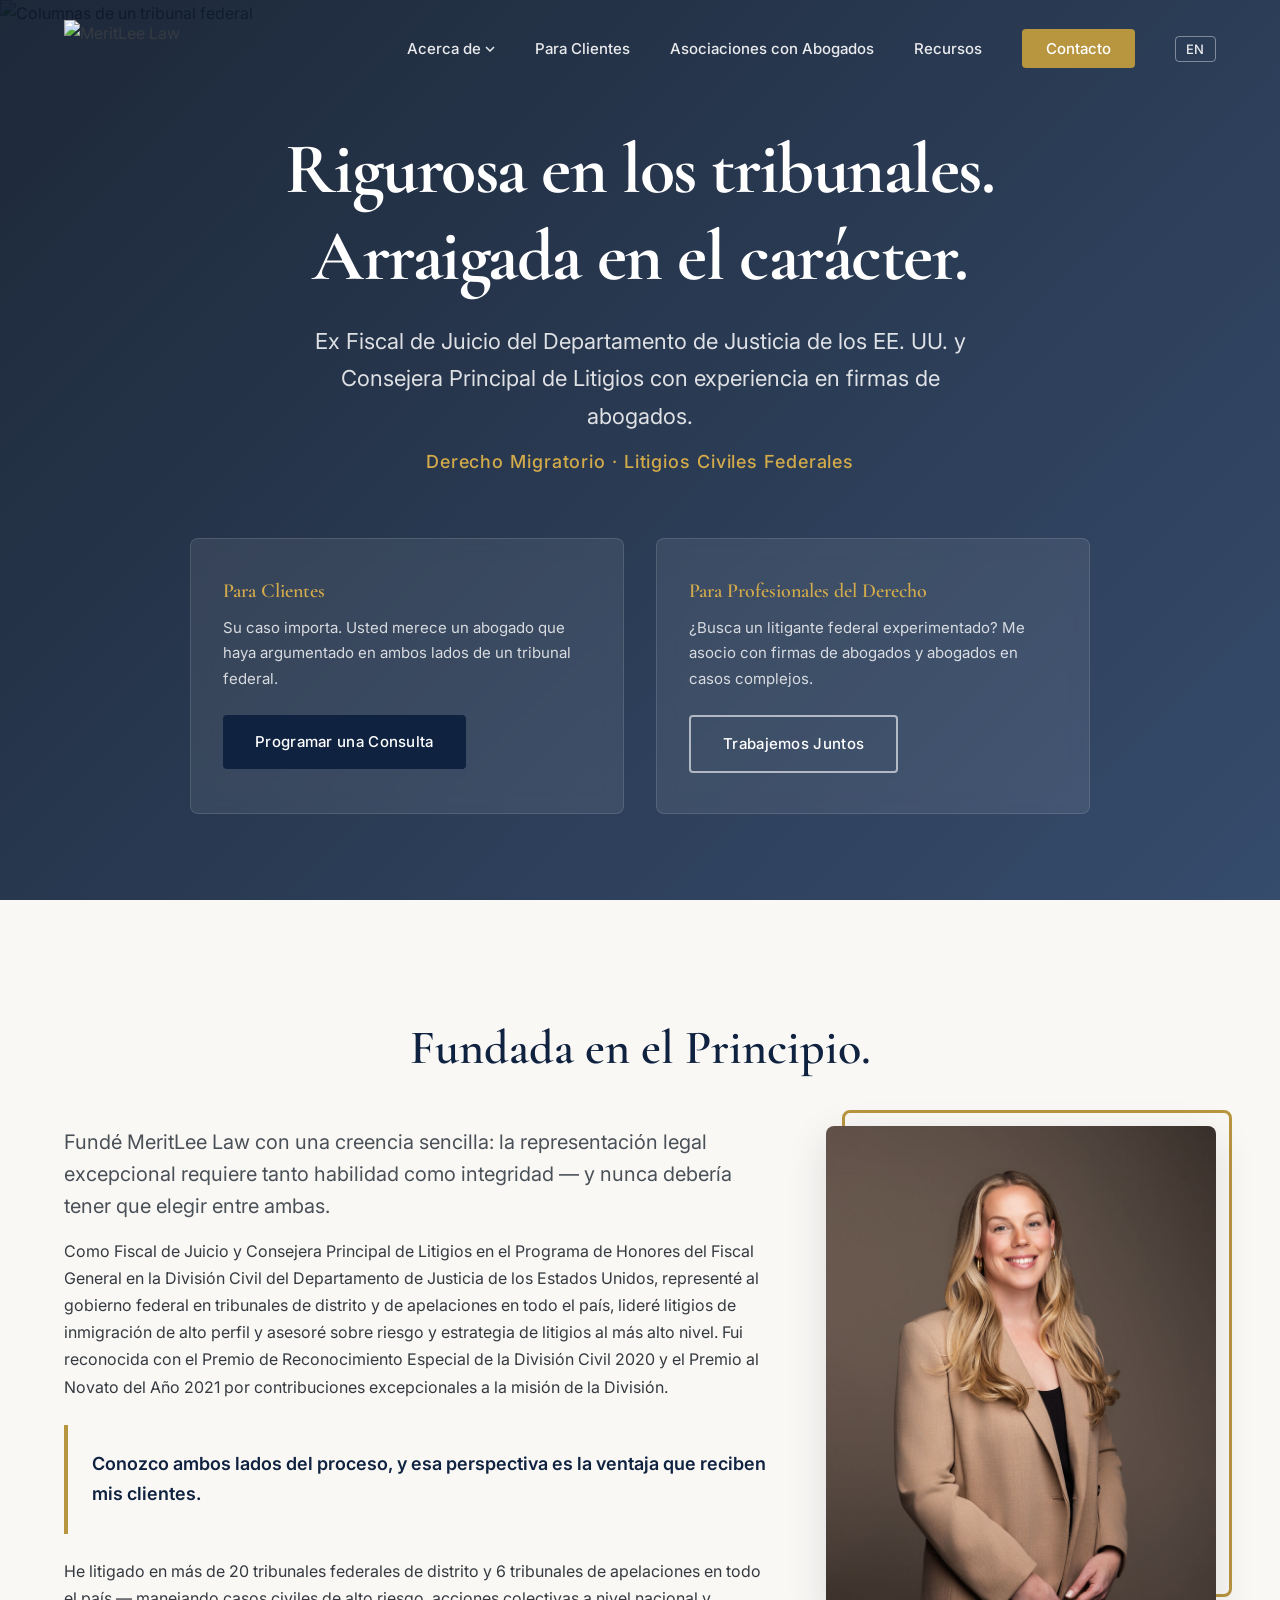
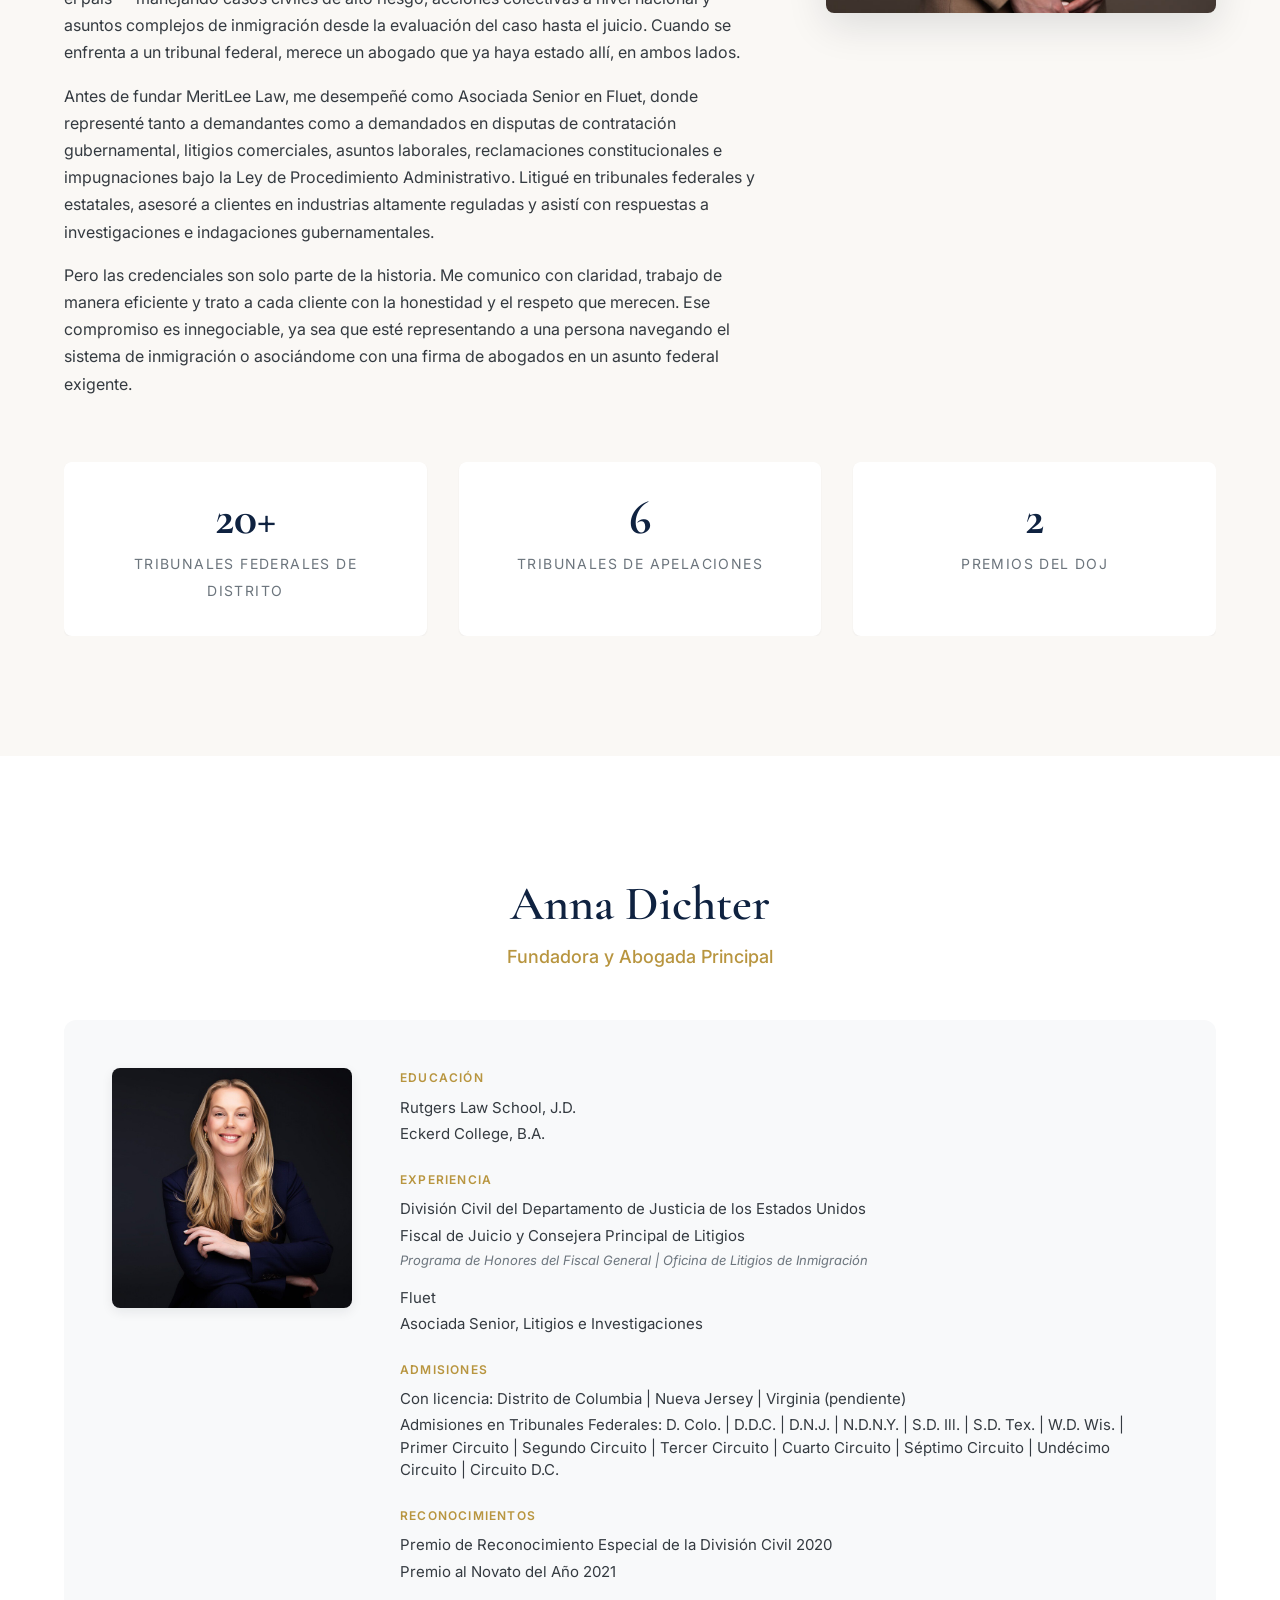
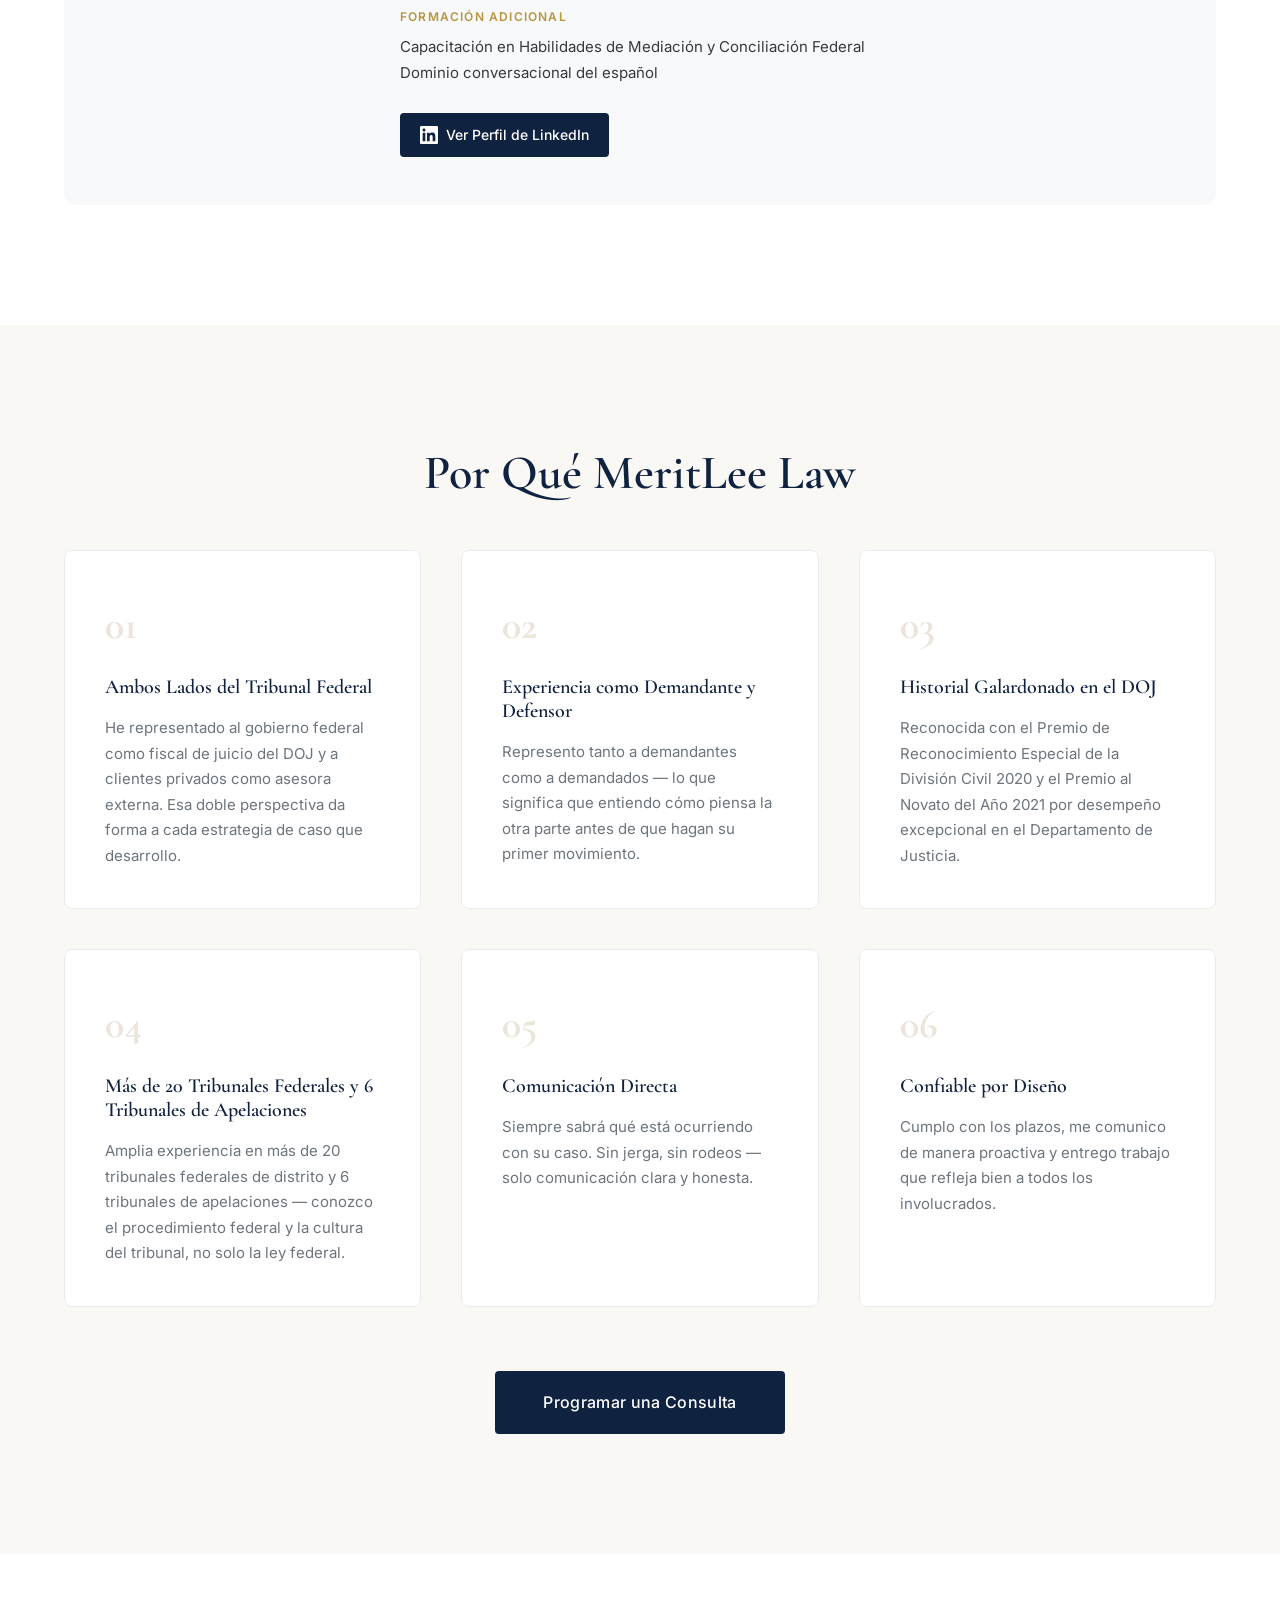
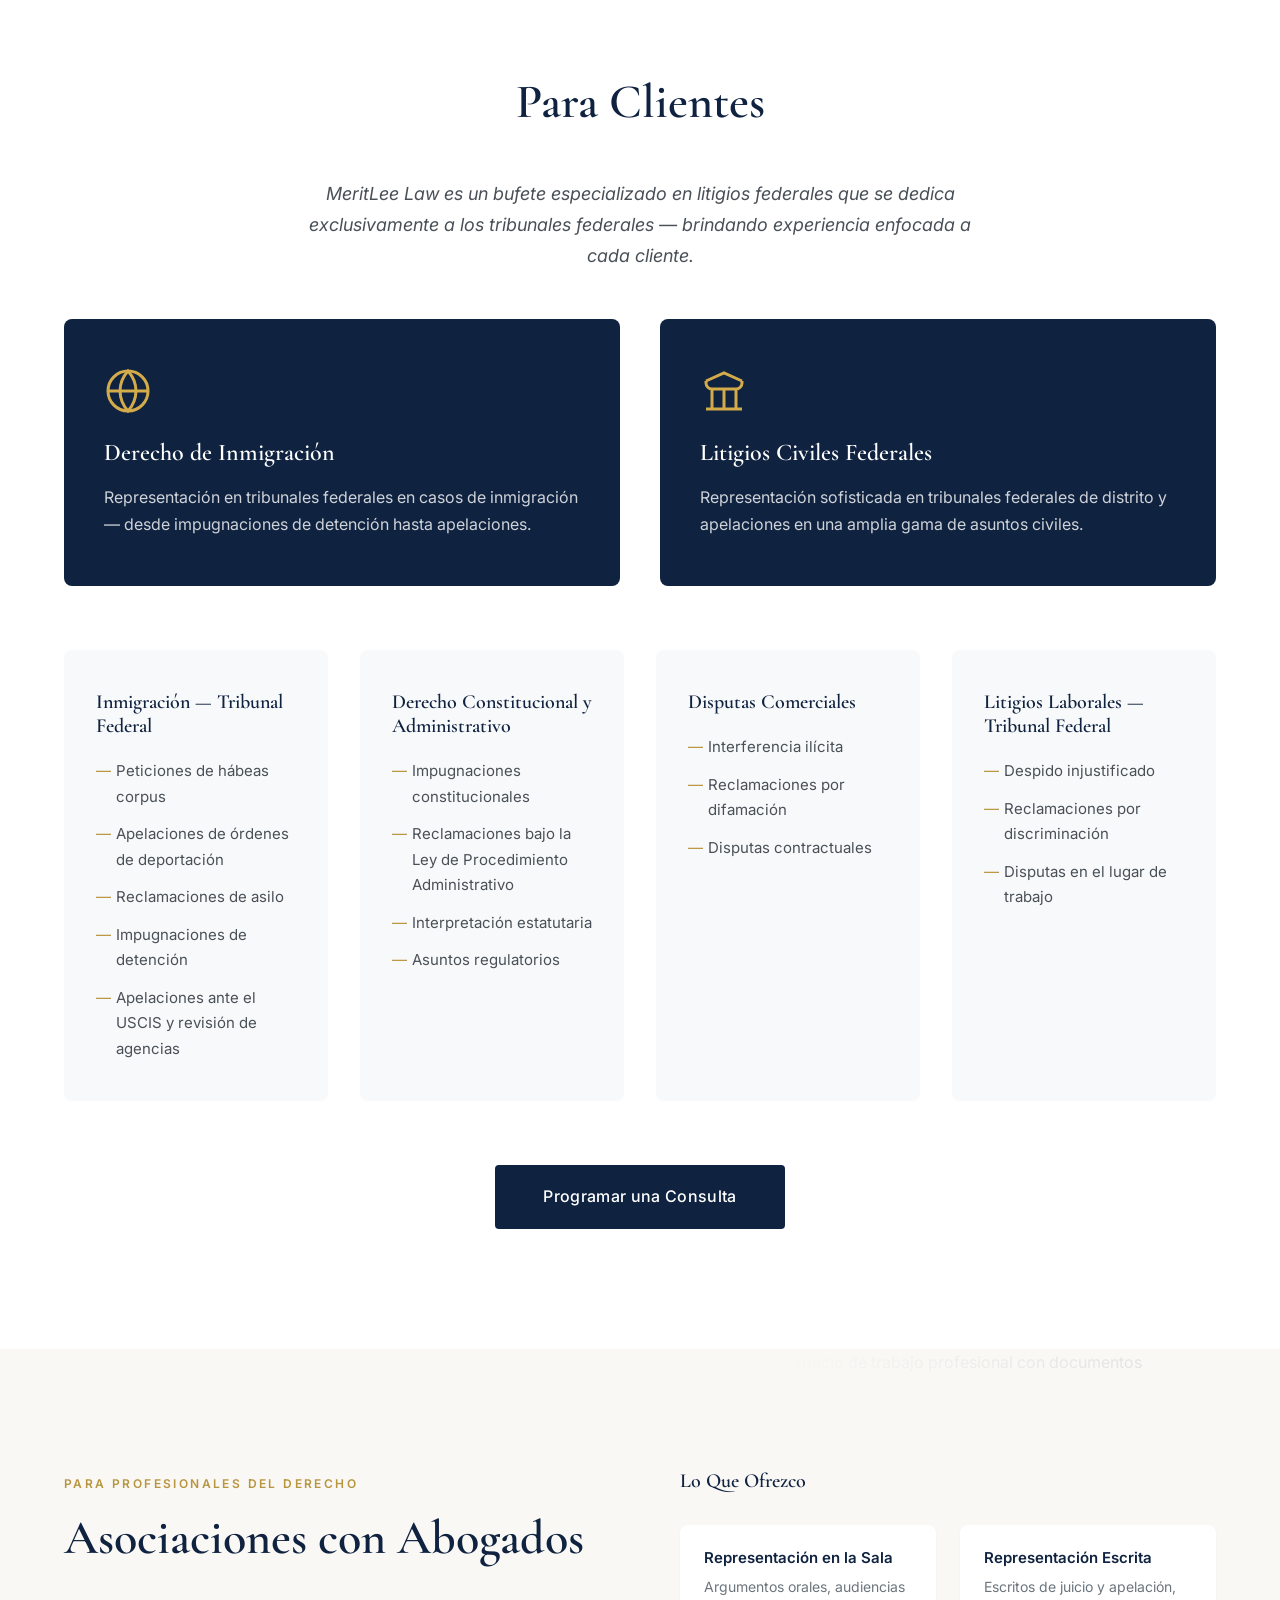
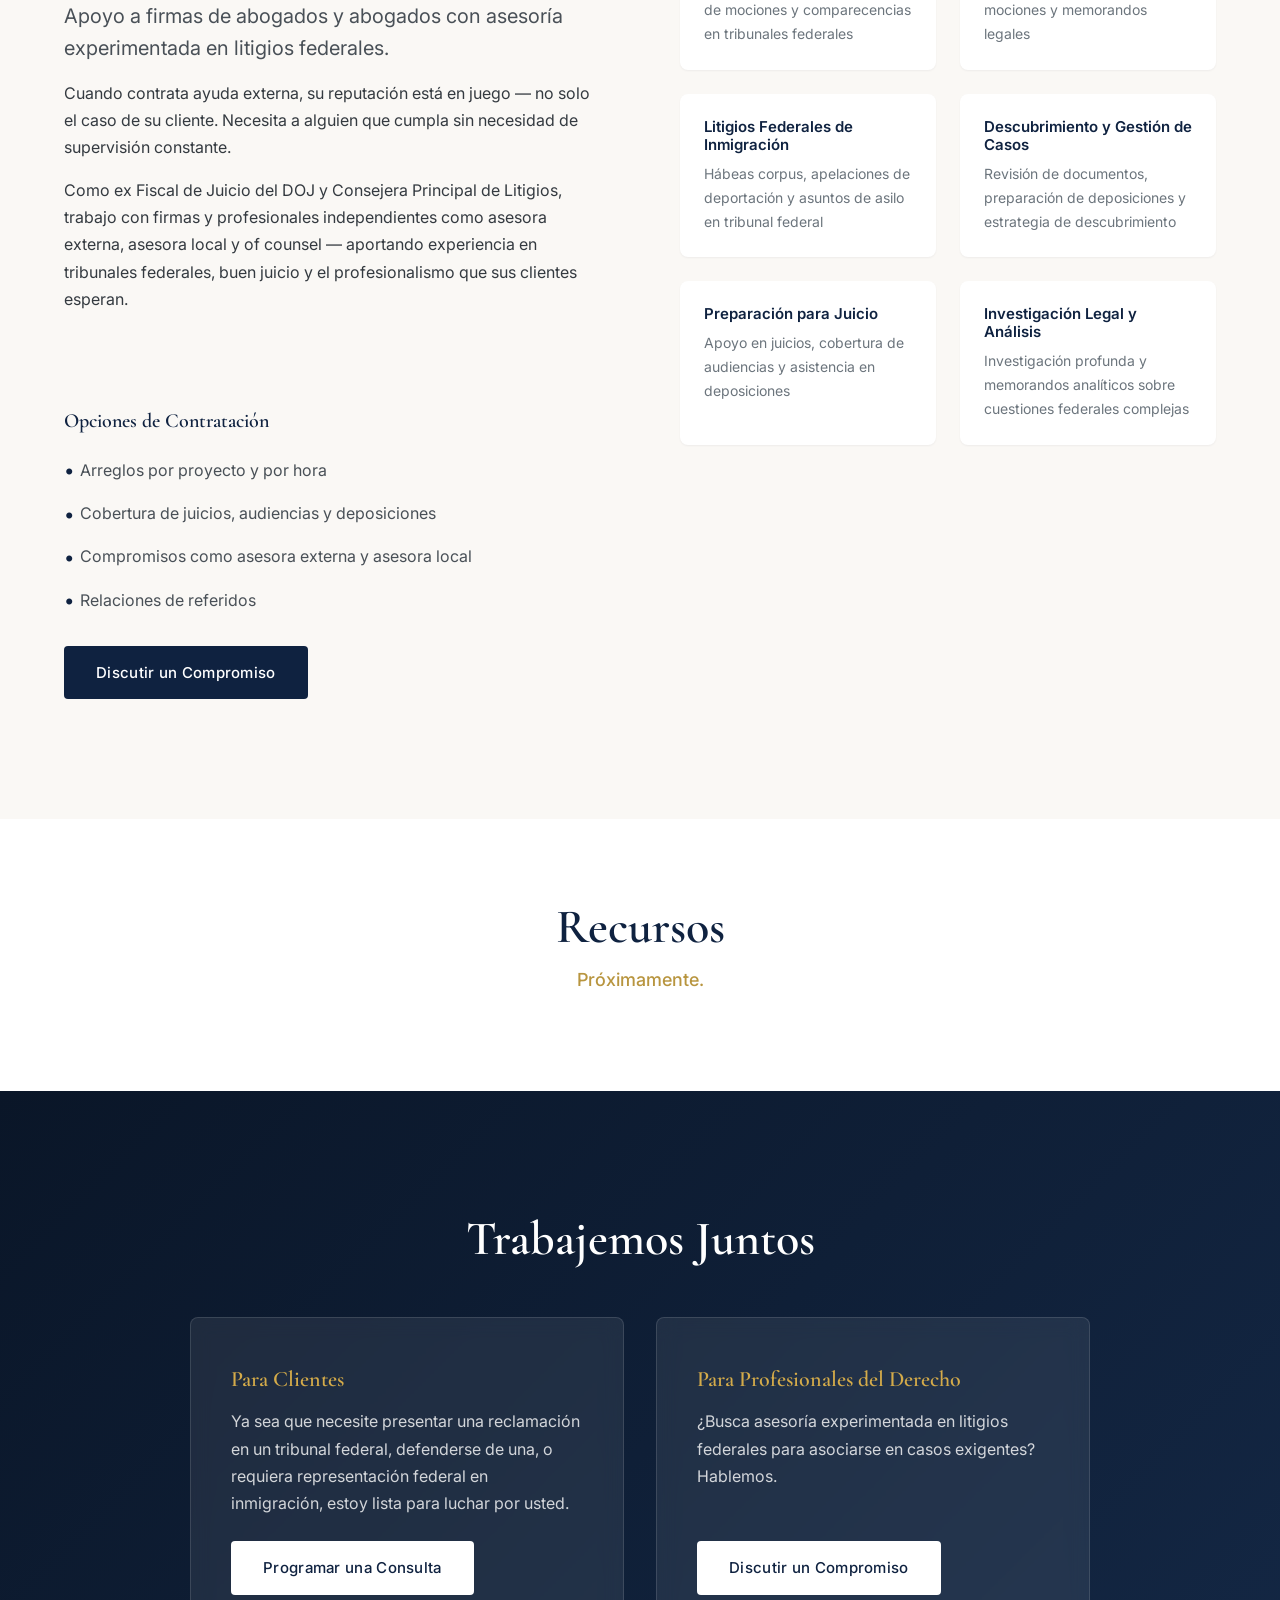
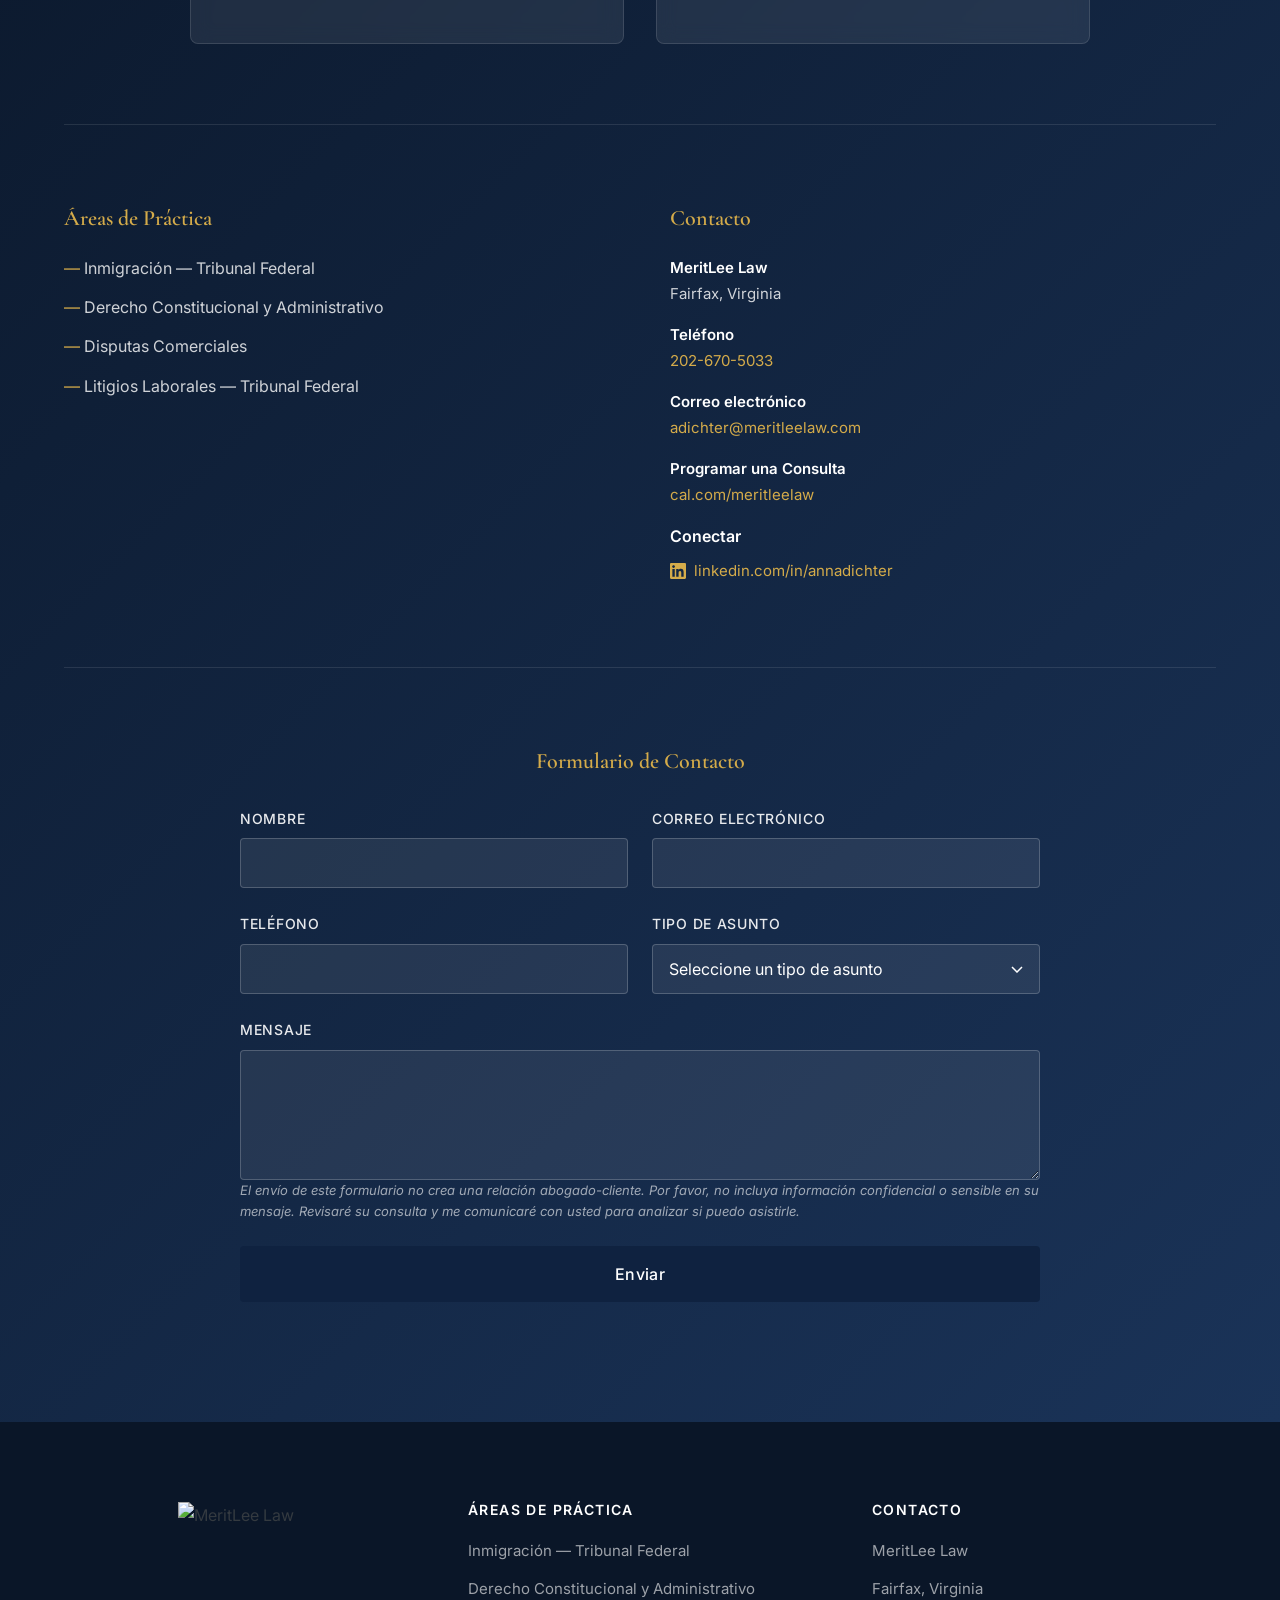
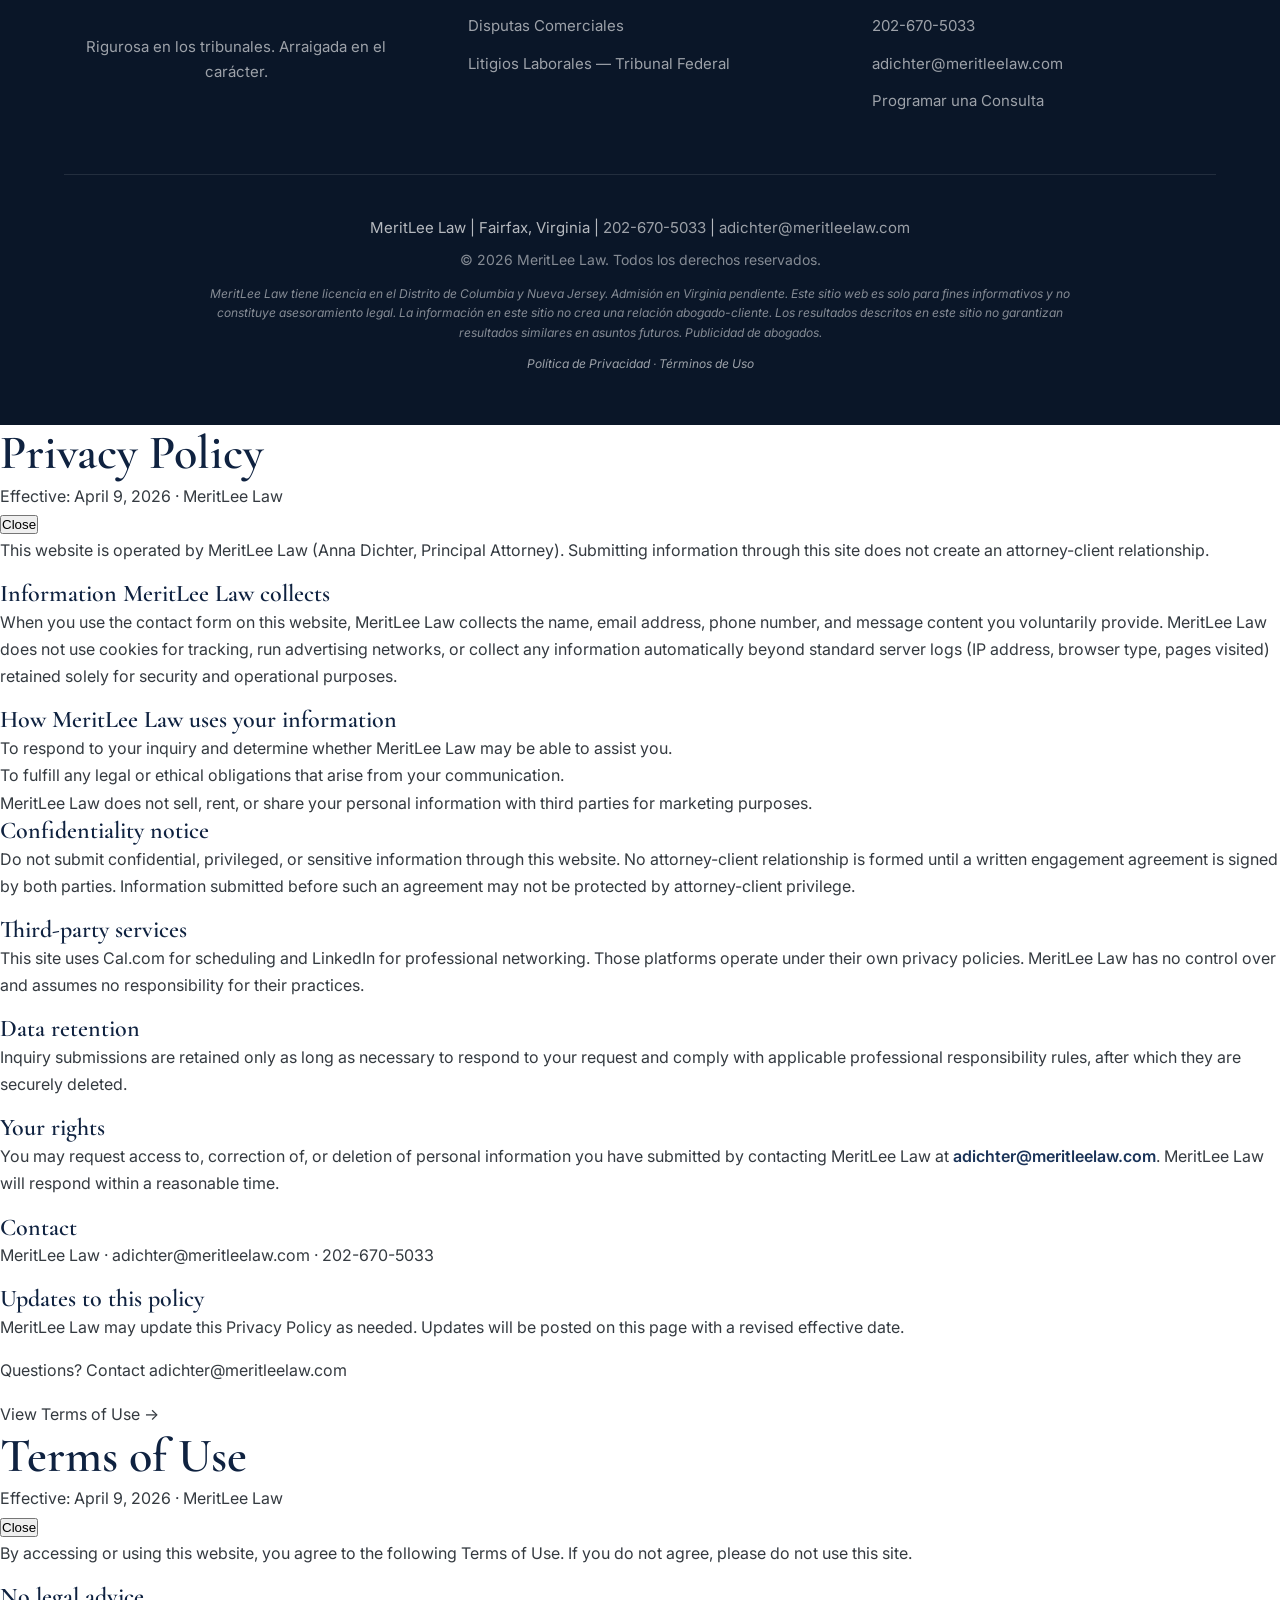
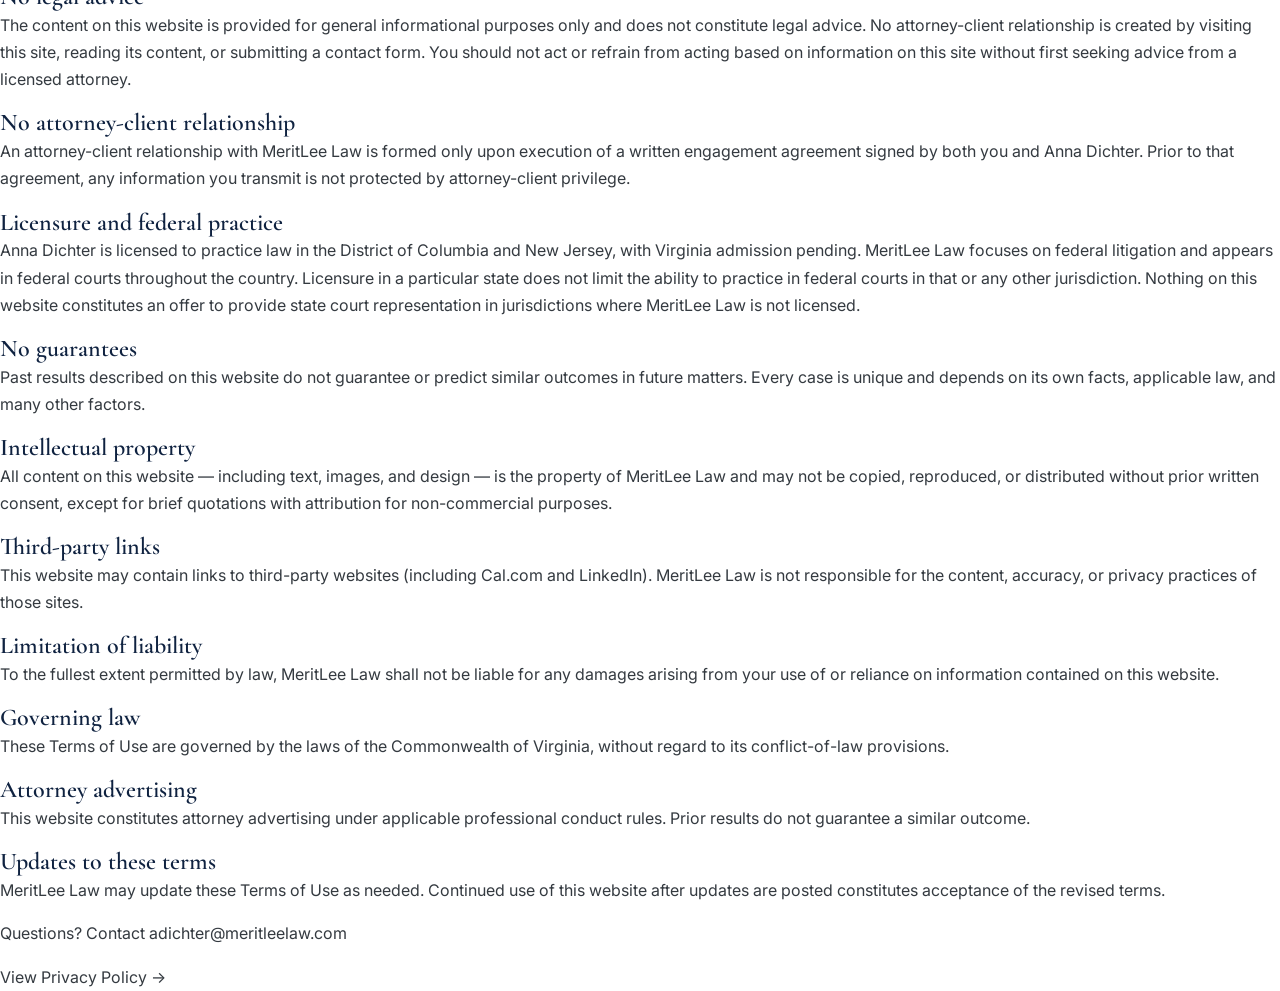
==== commit e0c37ee9: "Update index.html" ====
--- a/es/index.html
+++ b/es/index.html
@@ -73,9 +73,9 @@
             </div>
             <div class="about-content about-content-new">
                 <div class="about-text">
-                    <p class="lead">Fund&eacute; MeritLee Law con una creencia sencilla: la representaci&oacute;n legal excepcional requiere tanto habilidad como integridad &mdash; y usted nunca deber&iacute;a tener que elegir entre las dos.</p>
+                    <p class="lead">Fund&eacute; MeritLee Law con una creencia sencilla: la representaci&oacute;n legal excepcional requiere tanto habilidad como integridad &mdash; y nunca deber&iacute;a tener que elegir entre ambas.</p>
                     <p>Como Fiscal de Juicio y Consejera Principal de Litigios en el Programa de Honores del Fiscal General en la Divisi&oacute;n Civil del Departamento de Justicia de los Estados Unidos, represent&eacute; al gobierno federal en tribunales de distrito y de apelaciones en todo el pa&iacute;s, lider&eacute; litigios de inmigraci&oacute;n de alto perfil y asesor&eacute; sobre riesgo y estrategia de litigios al m&aacute;s alto nivel. Fui reconocida con el Premio de Reconocimiento Especial de la Divisi&oacute;n Civil 2020 y el Premio al Novato del A&ntilde;o 2021 por contribuciones excepcionales a la misi&oacute;n de la Divisi&oacute;n.</p>
-                    <p class="about-highlight"><strong>Cada caso que acepto, lo he visto desde el otro lado. Esa perspectiva es su ventaja.</strong></p>
+                    <p class="about-highlight"><strong>Conozco ambos lados del proceso, y esa perspectiva es la ventaja que reciben mis clientes.</strong></p>
                     <p>He litigado en m&aacute;s de 20 tribunales federales de distrito y 6 tribunales de apelaciones en todo el pa&iacute;s &mdash; manejando casos civiles de alto riesgo, acciones colectivas a nivel nacional y asuntos complejos de inmigraci&oacute;n desde la evaluaci&oacute;n del caso hasta el juicio. Cuando se enfrenta a un tribunal federal, merece un abogado que ya haya estado all&iacute;, en ambos lados.</p>
                     <p>Antes de fundar MeritLee Law, me desempe&ntilde;&eacute; como Asociada Senior en Fluet, donde represent&eacute; tanto a demandantes como a demandados en disputas de contrataci&oacute;n gubernamental, litigios comerciales, asuntos laborales, reclamaciones constitucionales e impugnaciones bajo la Ley de Procedimiento Administrativo. Litigu&eacute; en tribunales federales y estatales, asesor&eacute; a clientes en industrias altamente reguladas y asist&iacute; con respuestas a investigaciones e indagaciones gubernamentales.</p>
                     <p>Pero las credenciales son solo parte de la historia. Me comunico con claridad, trabajo de manera eficiente y trato a cada cliente con la honestidad y el respeto que merecen. Ese compromiso es innegociable, ya sea que est&eacute; representando a una persona navegando el sistema de inmigraci&oacute;n o asoci&aacute;ndome con una firma de abogados en un asunto federal exigente.</p>
@@ -485,10 +485,110 @@
                 <p class="footer-contact-line">MeritLee Law | Fairfax, Virginia | <a href="tel:2026705033">202-670-5033</a> | <a href="mailto:adichter@meritleelaw.com">adichter@meritleelaw.com</a></p>
                 <p>&copy; 2026 MeritLee Law. Todos los derechos reservados.</p>
                 <p class="disclaimer">MeritLee Law tiene licencia en el Distrito de Columbia y Nueva Jersey. Admisi&oacute;n en Virginia pendiente. Este sitio web es solo para fines informativos y no constituye asesoramiento legal. La informaci&oacute;n en este sitio no crea una relaci&oacute;n abogado-cliente. Los resultados descritos en este sitio no garantizan resultados similares en asuntos futuros. Publicidad de abogados.</p>
-                <p class="disclaimer">La Pol&iacute;tica de Privacidad y los T&eacute;rminos de Uso est&aacute;n disponibles a petici&oacute;n.</p>
+                <p class="disclaimer footer-legal-links">
+                    <a href="#" onclick="event.preventDefault();document.getElementById('pp').classList.add('open')">Pol&iacute;tica de Privacidad</a> · <a href="#" onclick="event.preventDefault();document.getElementById('tu').classList.add('open')">T&eacute;rminos de Uso</a>
+                </p>
             </div>
         </div>
     </footer>
+
+    <!-- Privacy Policy Modal -->
+    <div class="legal-overlay" id="pp" onclick="if(event.target===this)this.classList.remove('open')">
+        <div class="legal-modal">
+            <div class="legal-modal-head">
+                <div>
+                    <h2>Privacy Policy</h2>
+                    <div class="legal-eff">Effective: April 9, 2026 · MeritLee Law</div>
+                </div>
+                <button class="legal-close-btn" onclick="document.getElementById('pp').classList.remove('open')">Close</button>
+            </div>
+            <div class="legal-modal-body">
+                <div class="legal-notice"><p>This website is operated by MeritLee Law (Anna Dichter, Principal Attorney). Submitting information through this site does not create an attorney-client relationship.</p></div>
+
+                <h3>Information MeritLee Law collects</h3>
+                <p>When you use the contact form on this website, MeritLee Law collects the name, email address, phone number, and message content you voluntarily provide. MeritLee Law does not use cookies for tracking, run advertising networks, or collect any information automatically beyond standard server logs (IP address, browser type, pages visited) retained solely for security and operational purposes.</p>
+
+                <h3>How MeritLee Law uses your information</h3>
+                <ul>
+                    <li>To respond to your inquiry and determine whether MeritLee Law may be able to assist you.</li>
+                    <li>To fulfill any legal or ethical obligations that arise from your communication.</li>
+                    <li>MeritLee Law does not sell, rent, or share your personal information with third parties for marketing purposes.</li>
+                </ul>
+
+                <h3>Confidentiality notice</h3>
+                <p>Do not submit confidential, privileged, or sensitive information through this website. No attorney-client relationship is formed until a written engagement agreement is signed by both parties. Information submitted before such an agreement may not be protected by attorney-client privilege.</p>
+
+                <h3>Third-party services</h3>
+                <p>This site uses Cal.com for scheduling and LinkedIn for professional networking. Those platforms operate under their own privacy policies. MeritLee Law has no control over and assumes no responsibility for their practices.</p>
+
+                <h3>Data retention</h3>
+                <p>Inquiry submissions are retained only as long as necessary to respond to your request and comply with applicable professional responsibility rules, after which they are securely deleted.</p>
+
+                <h3>Your rights</h3>
+                <p>You may request access to, correction of, or deletion of personal information you have submitted by contacting MeritLee Law at <strong>adichter@meritleelaw.com</strong>. MeritLee Law will respond within a reasonable time.</p>
+
+                <h3>Contact</h3>
+                <p>MeritLee Law · adichter@meritleelaw.com · 202-670-5033</p>
+
+                <h3>Updates to this policy</h3>
+                <p>MeritLee Law may update this Privacy Policy as needed. Updates will be posted on this page with a revised effective date.</p>
+            </div>
+            <div class="legal-modal-foot">
+                <p>Questions? Contact adichter@meritleelaw.com</p>
+                <a href="#" onclick="event.preventDefault();document.getElementById('pp').classList.remove('open');document.getElementById('tu').classList.add('open')">View Terms of Use &rarr;</a>
+            </div>
+        </div>
+    </div>
+
+    <!-- Terms of Use Modal -->
+    <div class="legal-overlay" id="tu" onclick="if(event.target===this)this.classList.remove('open')">
+        <div class="legal-modal">
+            <div class="legal-modal-head">
+                <div>
+                    <h2>Terms of Use</h2>
+                    <div class="legal-eff">Effective: April 9, 2026 · MeritLee Law</div>
+                </div>
+                <button class="legal-close-btn" onclick="document.getElementById('tu').classList.remove('open')">Close</button>
+            </div>
+            <div class="legal-modal-body">
+                <div class="legal-notice"><p>By accessing or using this website, you agree to the following Terms of Use. If you do not agree, please do not use this site.</p></div>
+
+                <h3>No legal advice</h3>
+                <p>The content on this website is provided for general informational purposes only and does not constitute legal advice. No attorney-client relationship is created by visiting this site, reading its content, or submitting a contact form. You should not act or refrain from acting based on information on this site without first seeking advice from a licensed attorney.</p>
+
+                <h3>No attorney-client relationship</h3>
+                <p>An attorney-client relationship with MeritLee Law is formed only upon execution of a written engagement agreement signed by both you and Anna Dichter. Prior to that agreement, any information you transmit is not protected by attorney-client privilege.</p>
+
+                <h3>Licensure and federal practice</h3>
+                <p>Anna Dichter is licensed to practice law in the District of Columbia and New Jersey, with Virginia admission pending. MeritLee Law focuses on federal litigation and appears in federal courts throughout the country. Licensure in a particular state does not limit the ability to practice in federal courts in that or any other jurisdiction. Nothing on this website constitutes an offer to provide state court representation in jurisdictions where MeritLee Law is not licensed.</p>
+
+                <h3>No guarantees</h3>
+                <p>Past results described on this website do not guarantee or predict similar outcomes in future matters. Every case is unique and depends on its own facts, applicable law, and many other factors.</p>
+
+                <h3>Intellectual property</h3>
+                <p>All content on this website &mdash; including text, images, and design &mdash; is the property of MeritLee Law and may not be copied, reproduced, or distributed without prior written consent, except for brief quotations with attribution for non-commercial purposes.</p>
+
+                <h3>Third-party links</h3>
+                <p>This website may contain links to third-party websites (including Cal.com and LinkedIn). MeritLee Law is not responsible for the content, accuracy, or privacy practices of those sites.</p>
+
+                <h3>Limitation of liability</h3>
+                <p>To the fullest extent permitted by law, MeritLee Law shall not be liable for any damages arising from your use of or reliance on information contained on this website.</p>
+
+                <h3>Governing law</h3>
+                <p>These Terms of Use are governed by the laws of the Commonwealth of Virginia, without regard to its conflict-of-law provisions.</p>
+
+                <h3>Attorney advertising</h3>
+                <p>This website constitutes attorney advertising under applicable professional conduct rules. Prior results do not guarantee a similar outcome.</p>
+
+                <h3>Updates to these terms</h3>
+                <p>MeritLee Law may update these Terms of Use as needed. Continued use of this website after updates are posted constitutes acceptance of the revised terms.</p>
+            </div>
+            <div class="legal-modal-foot">
+                <p>Questions? Contact adichter@meritleelaw.com</p>
+                <a href="#" onclick="event.preventDefault();document.getElementById('tu').classList.remove('open');document.getElementById('pp').classList.add('open')">View Privacy Policy &rarr;</a>
+            </div>
+        </div>
+    </div>
 
     <script src="../script.js"></script>
 </body>
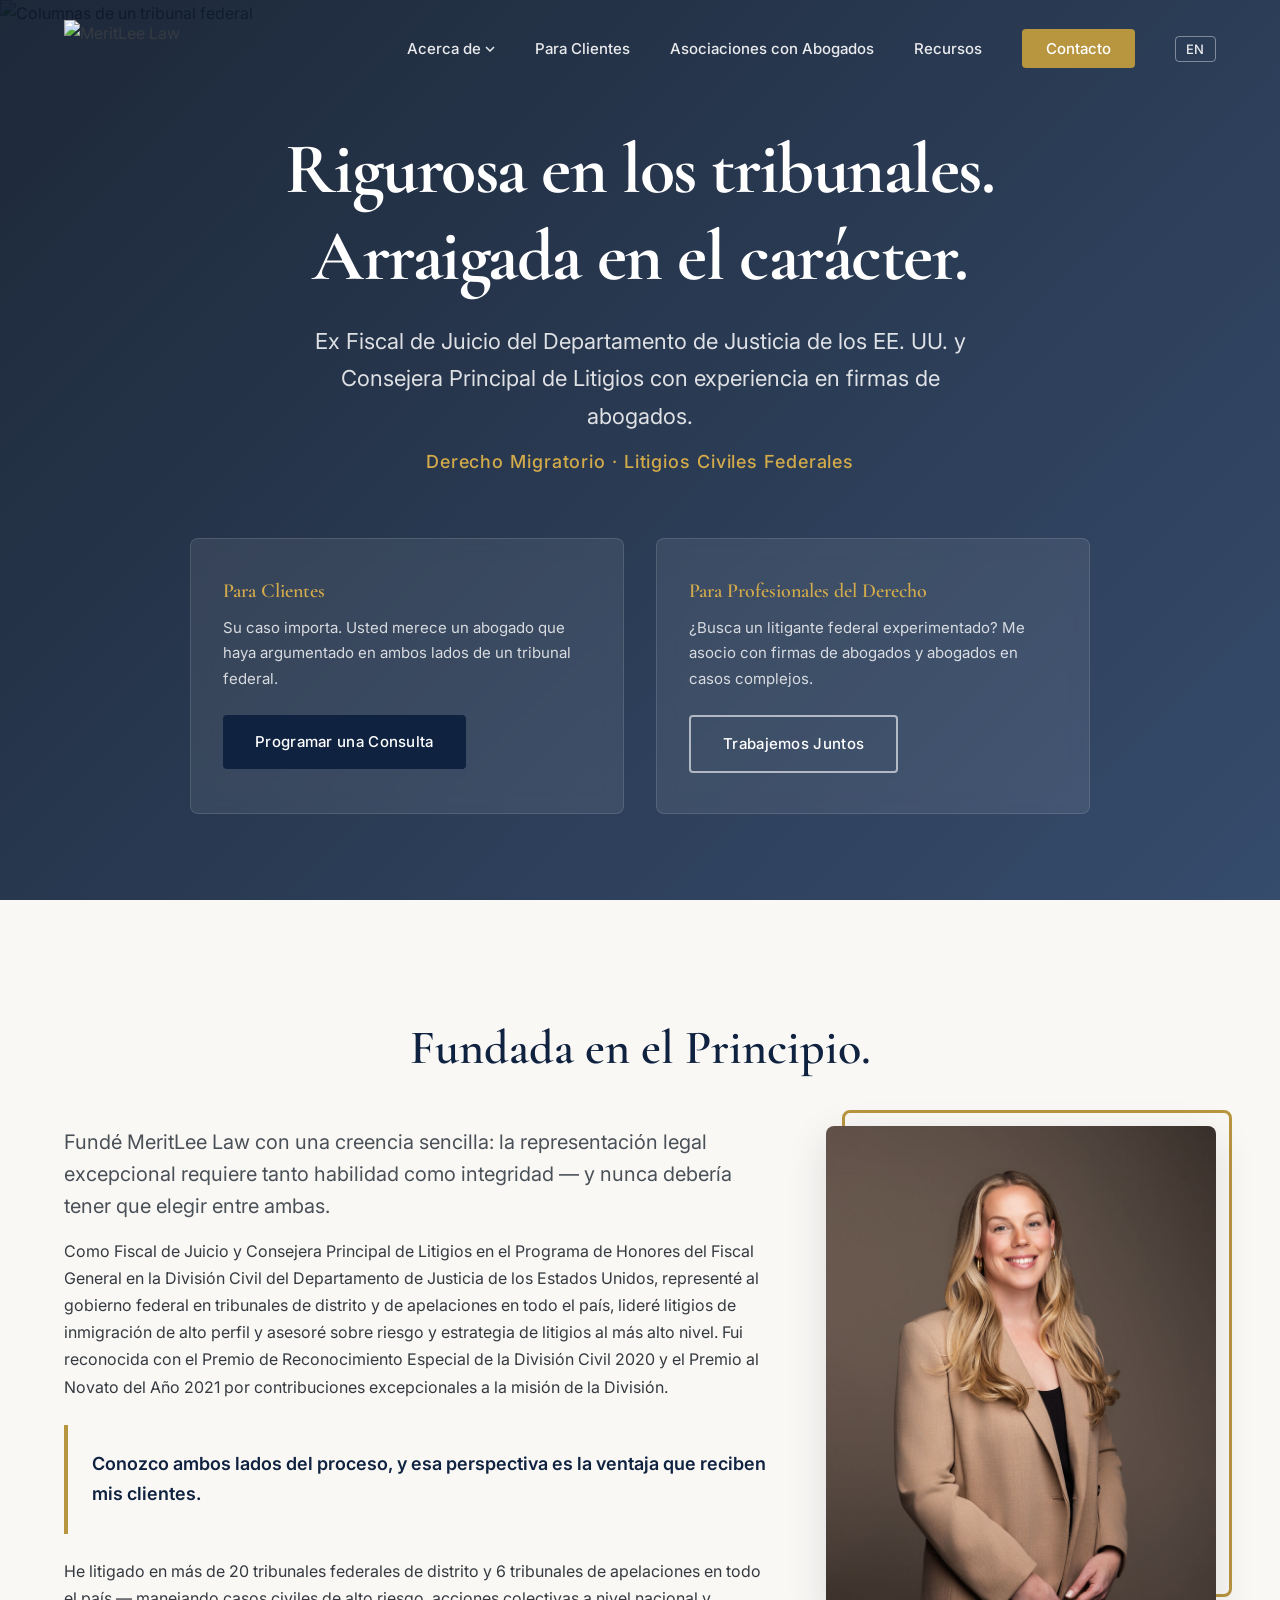
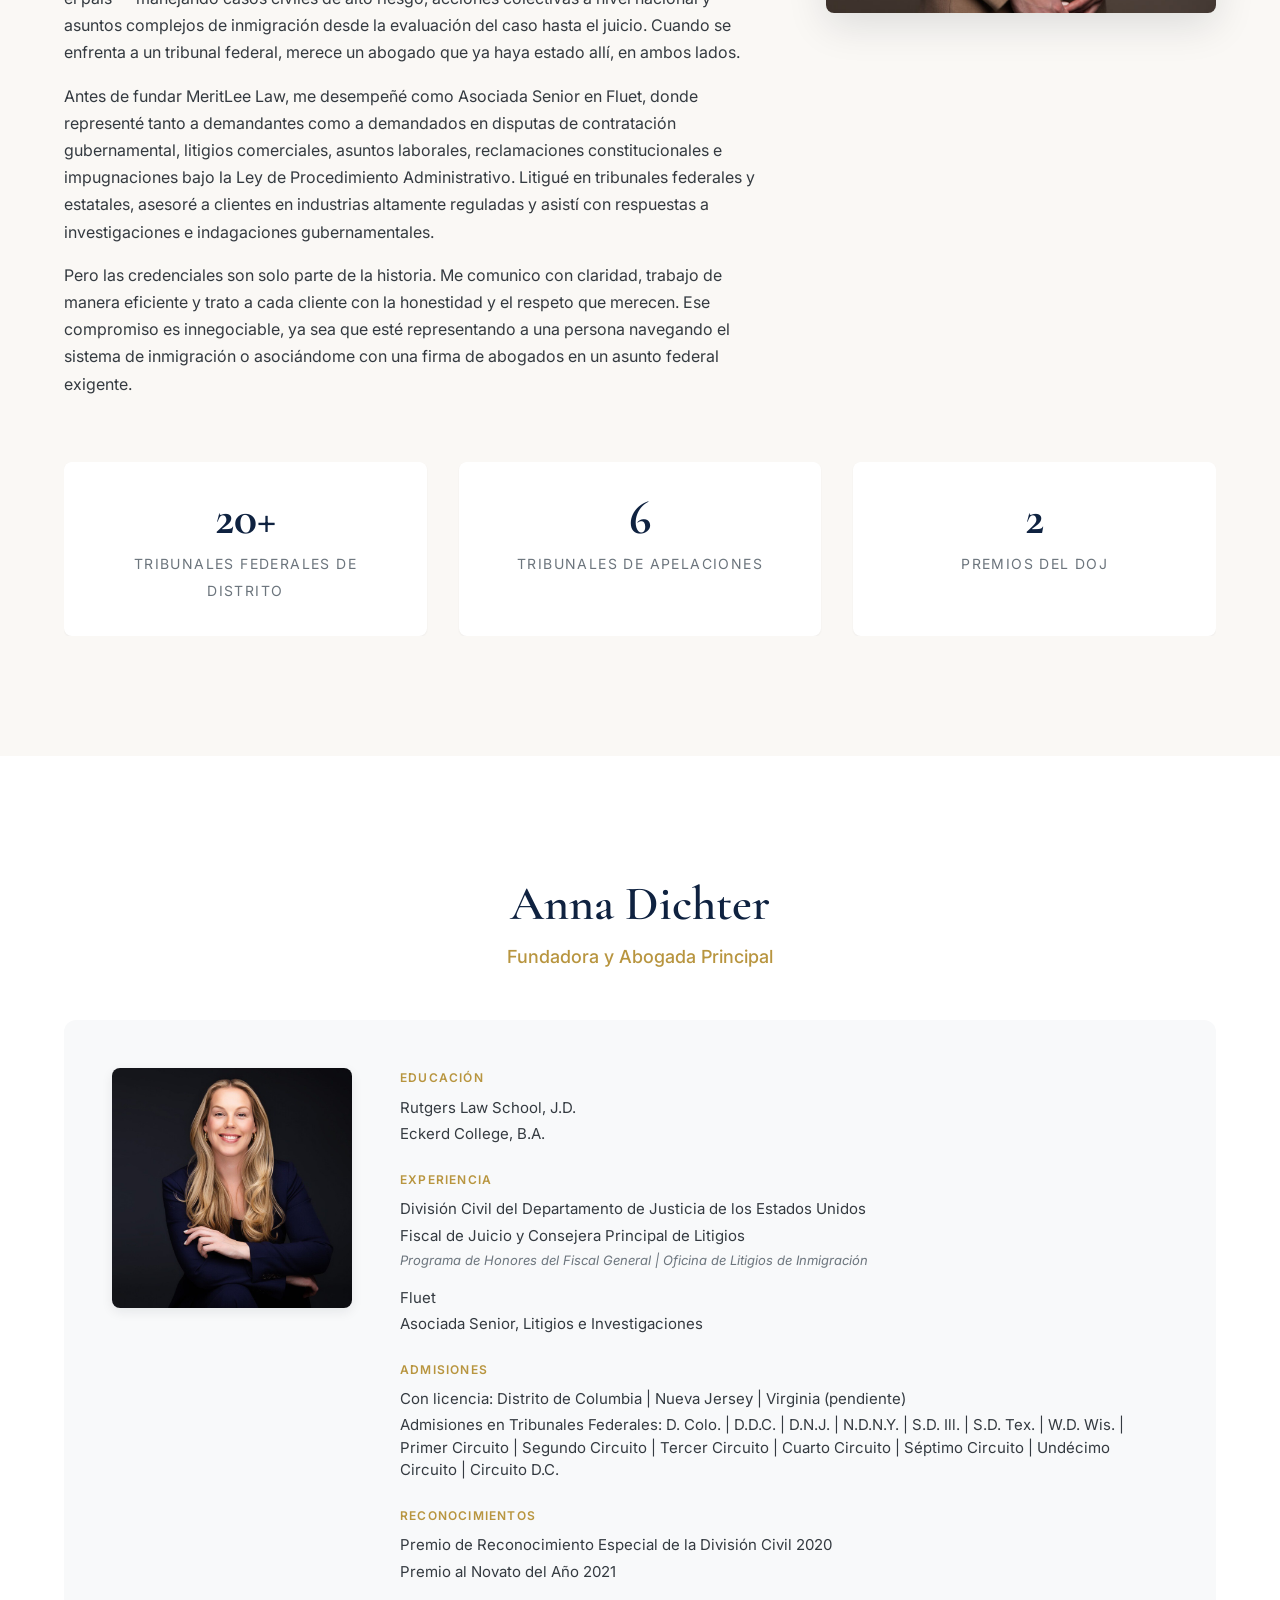
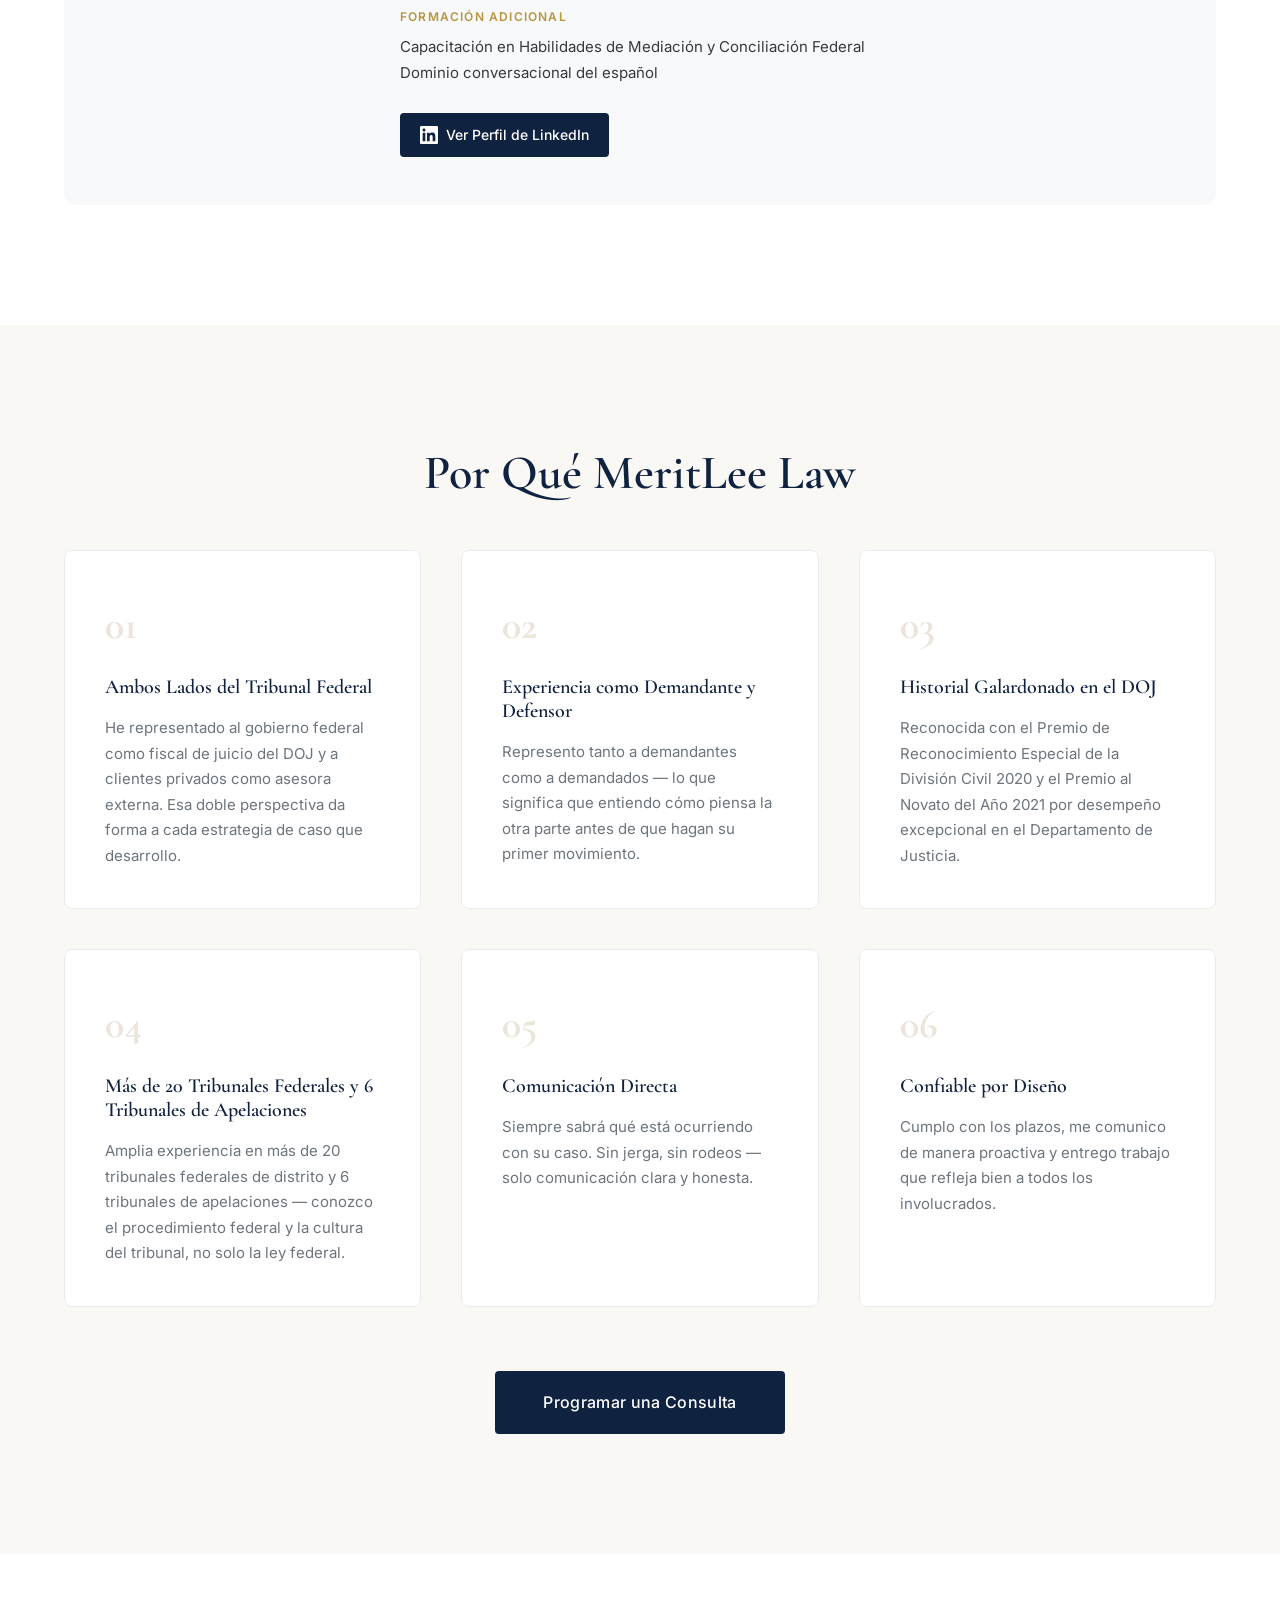
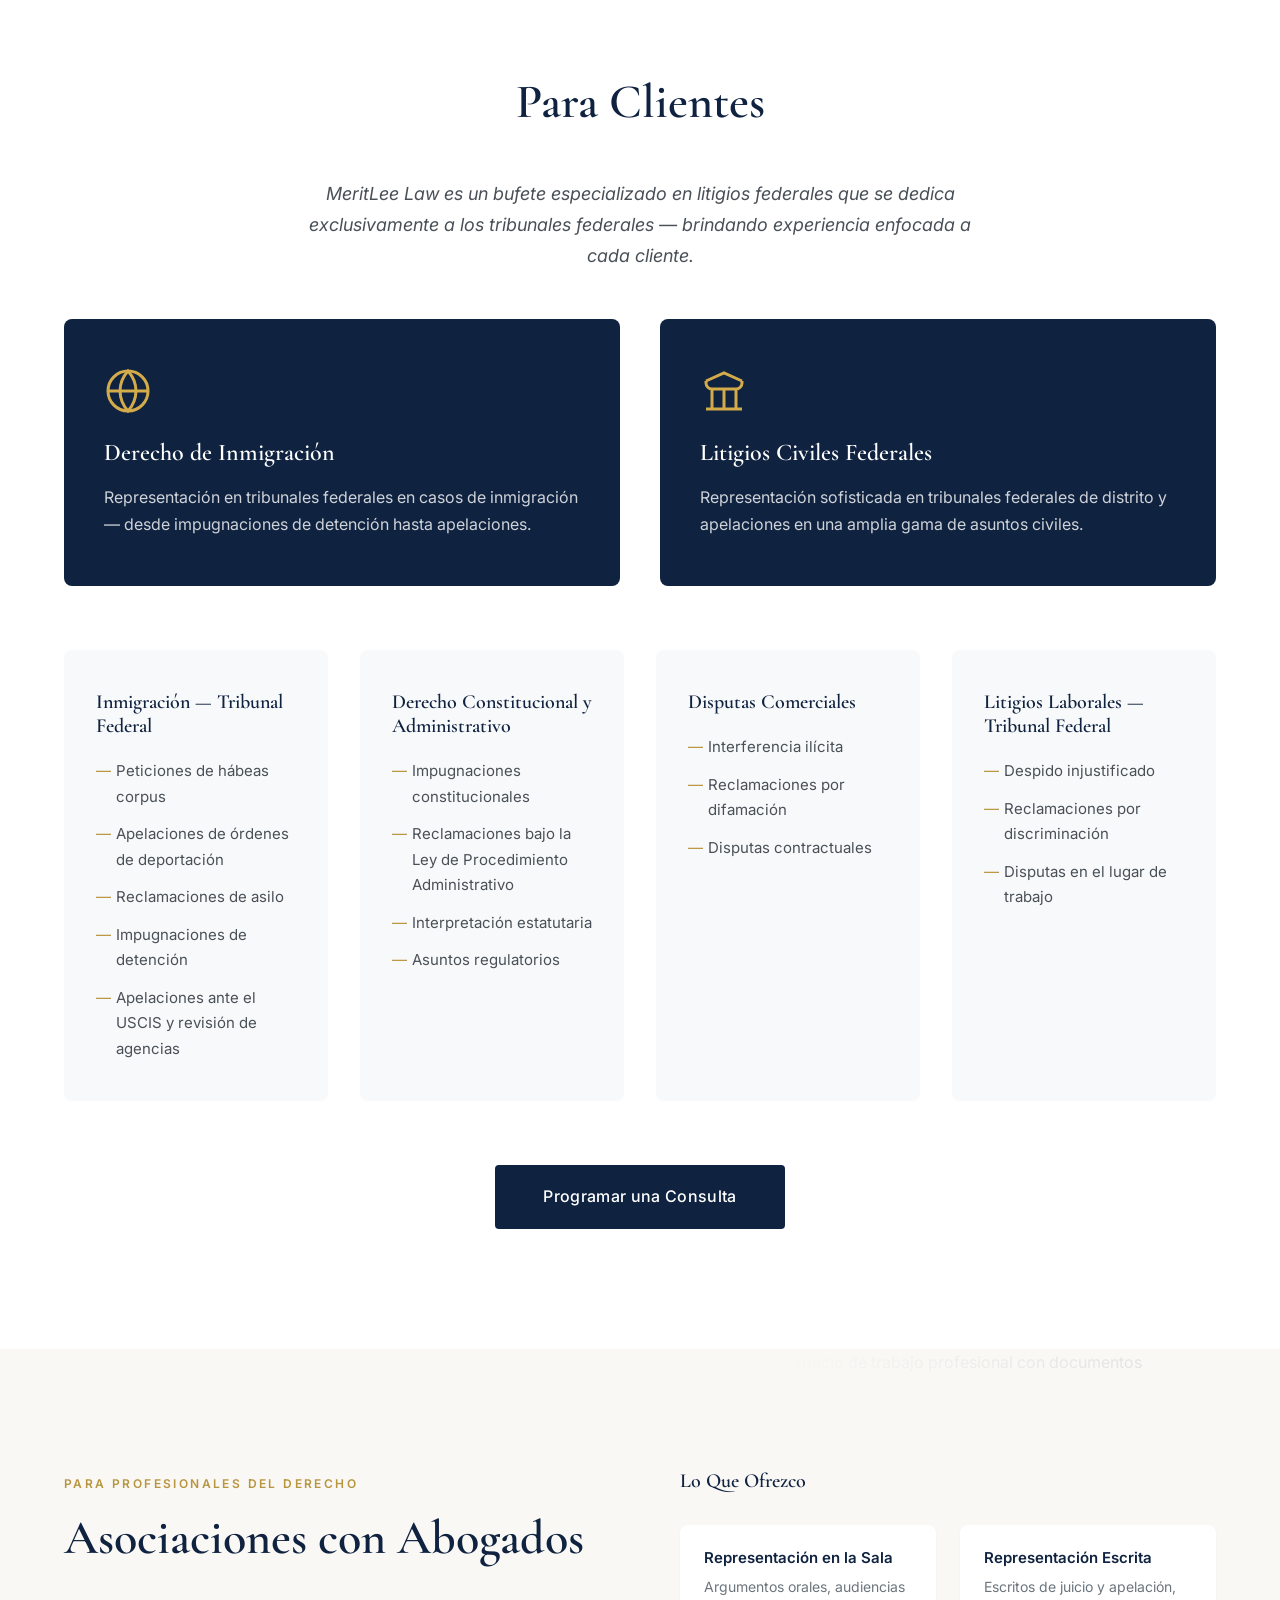
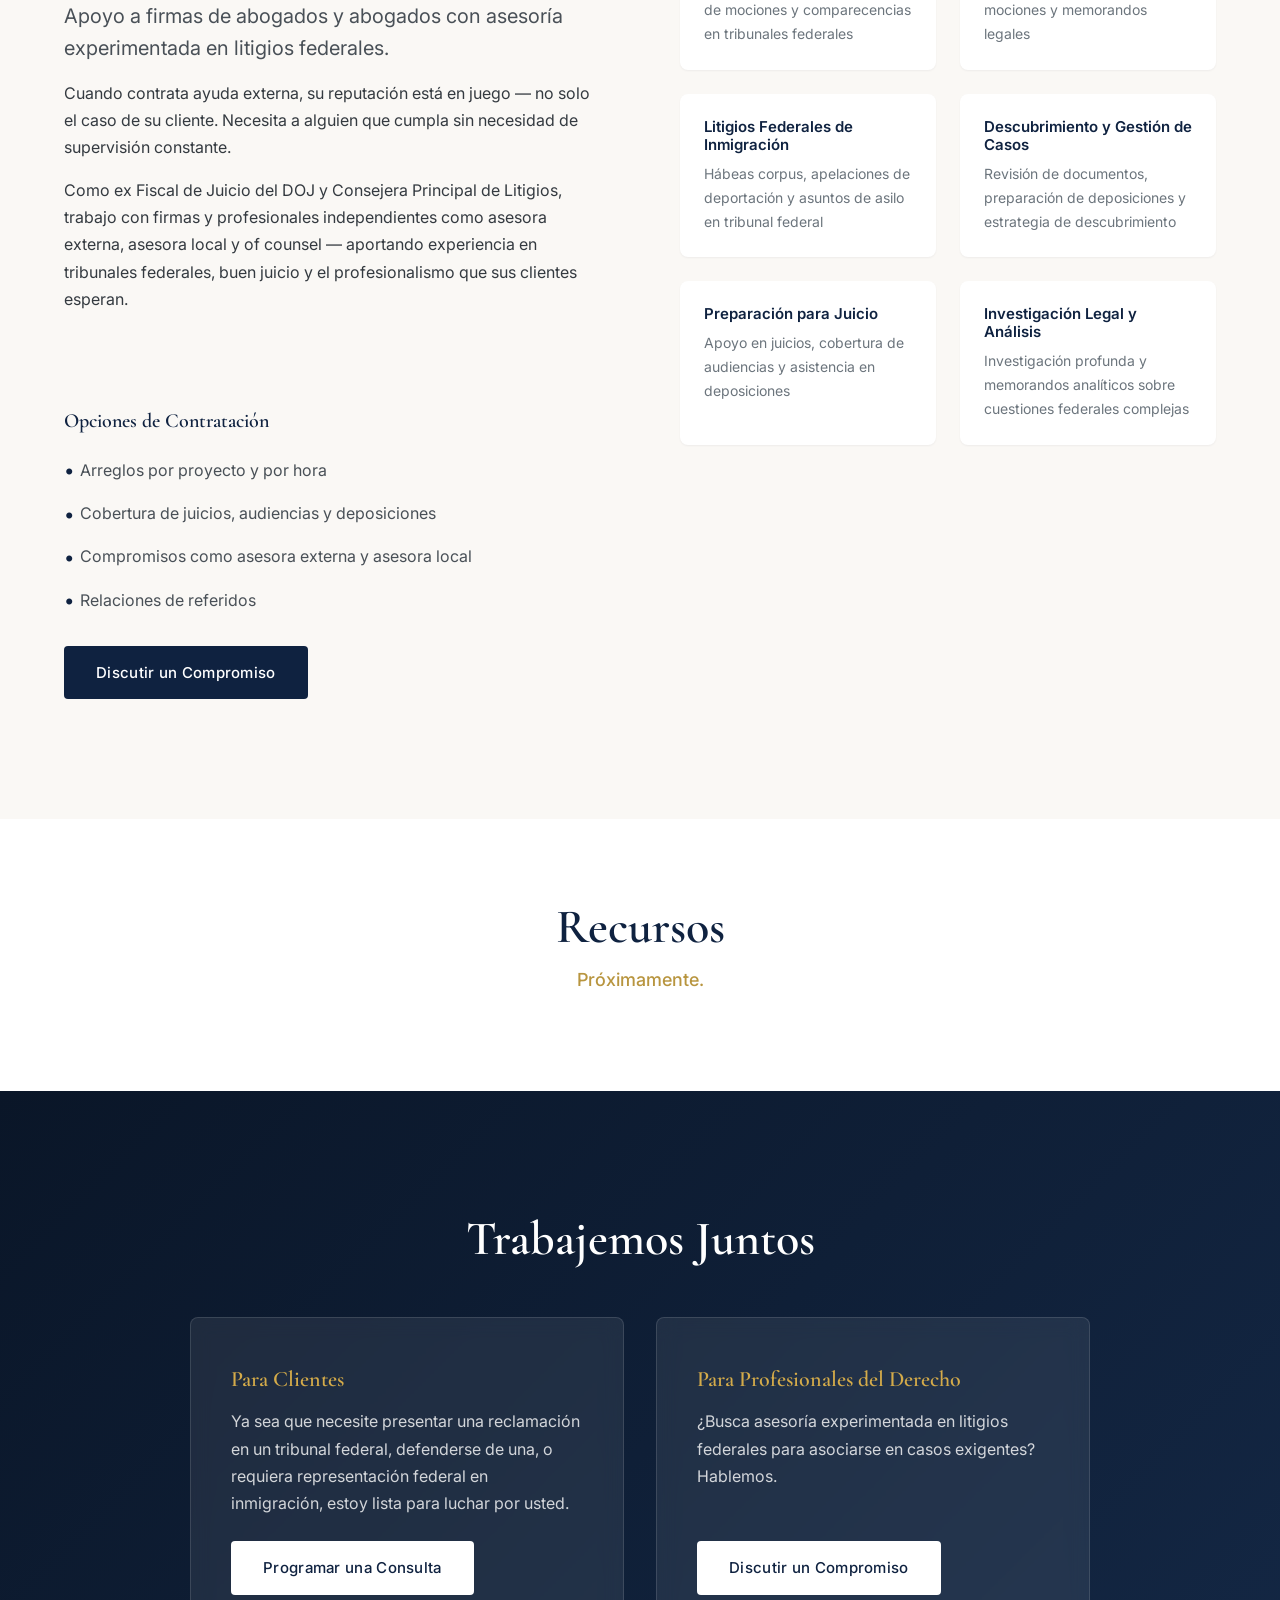
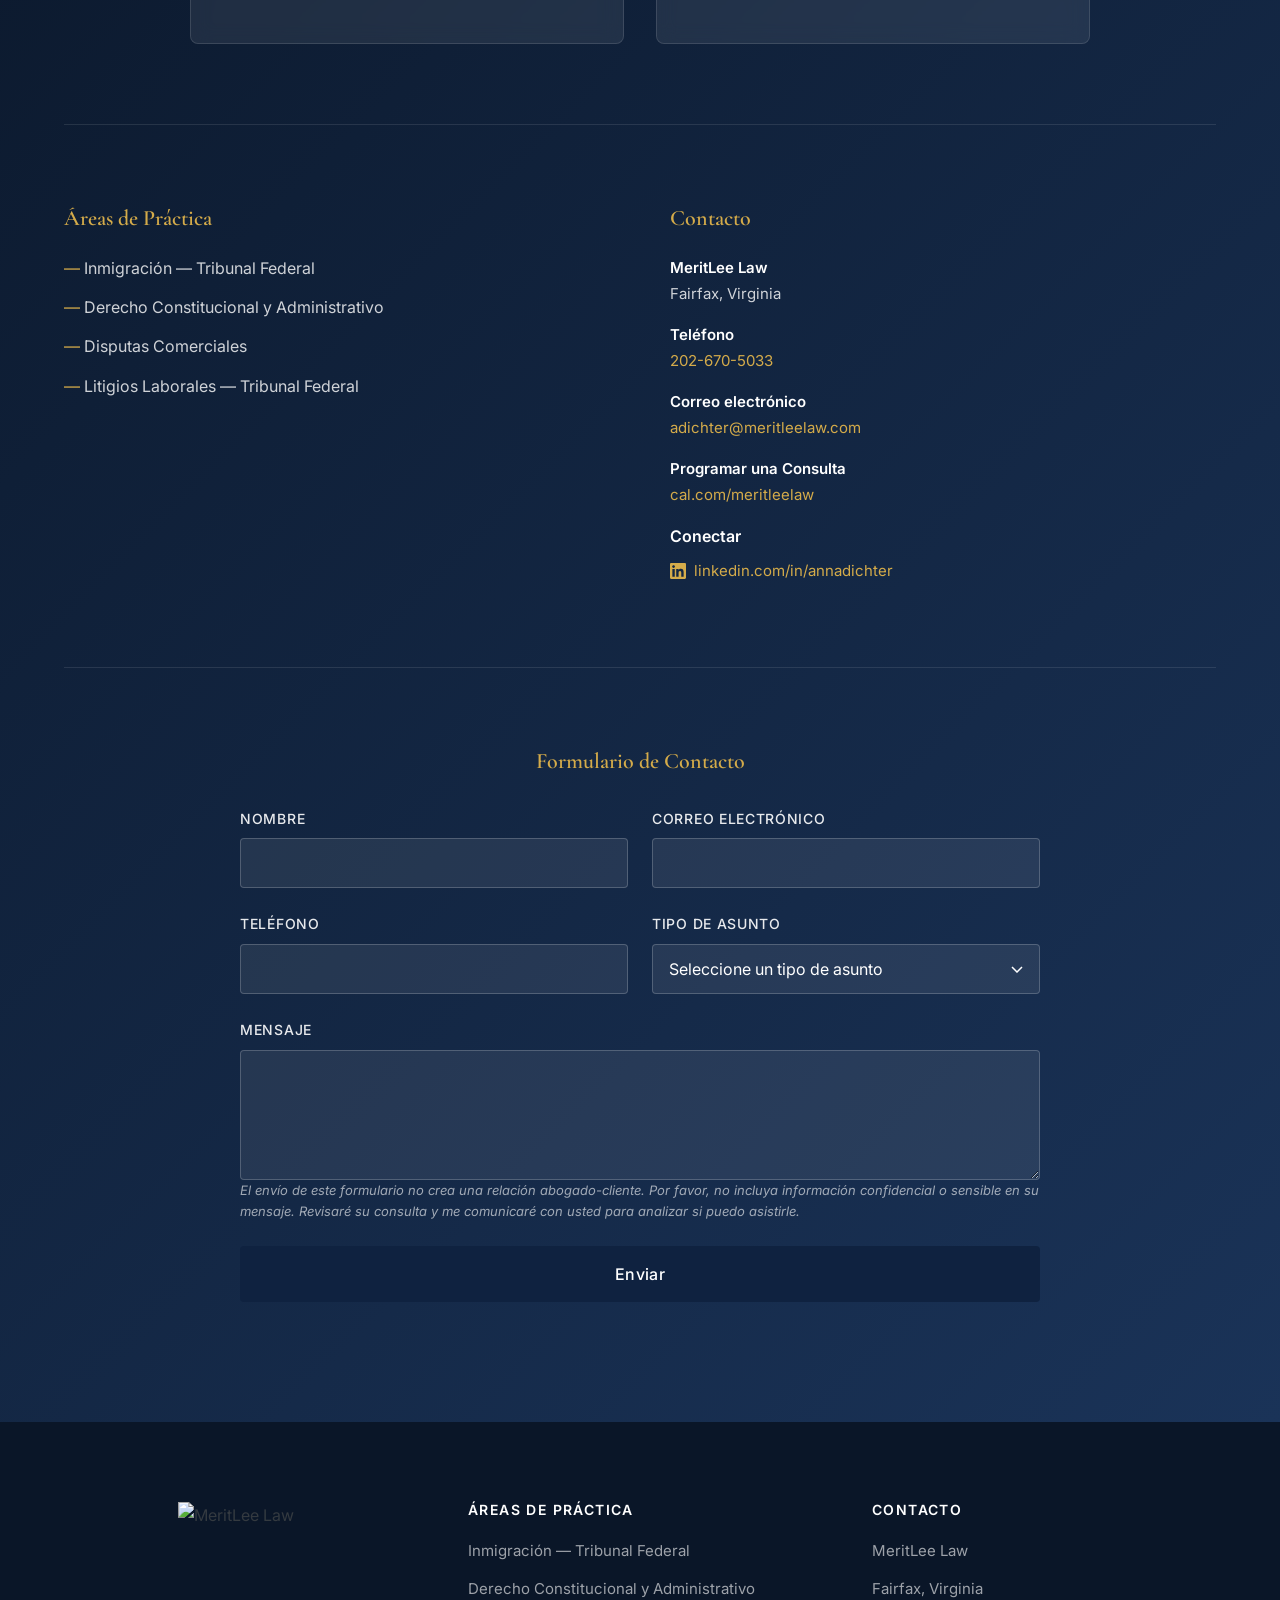
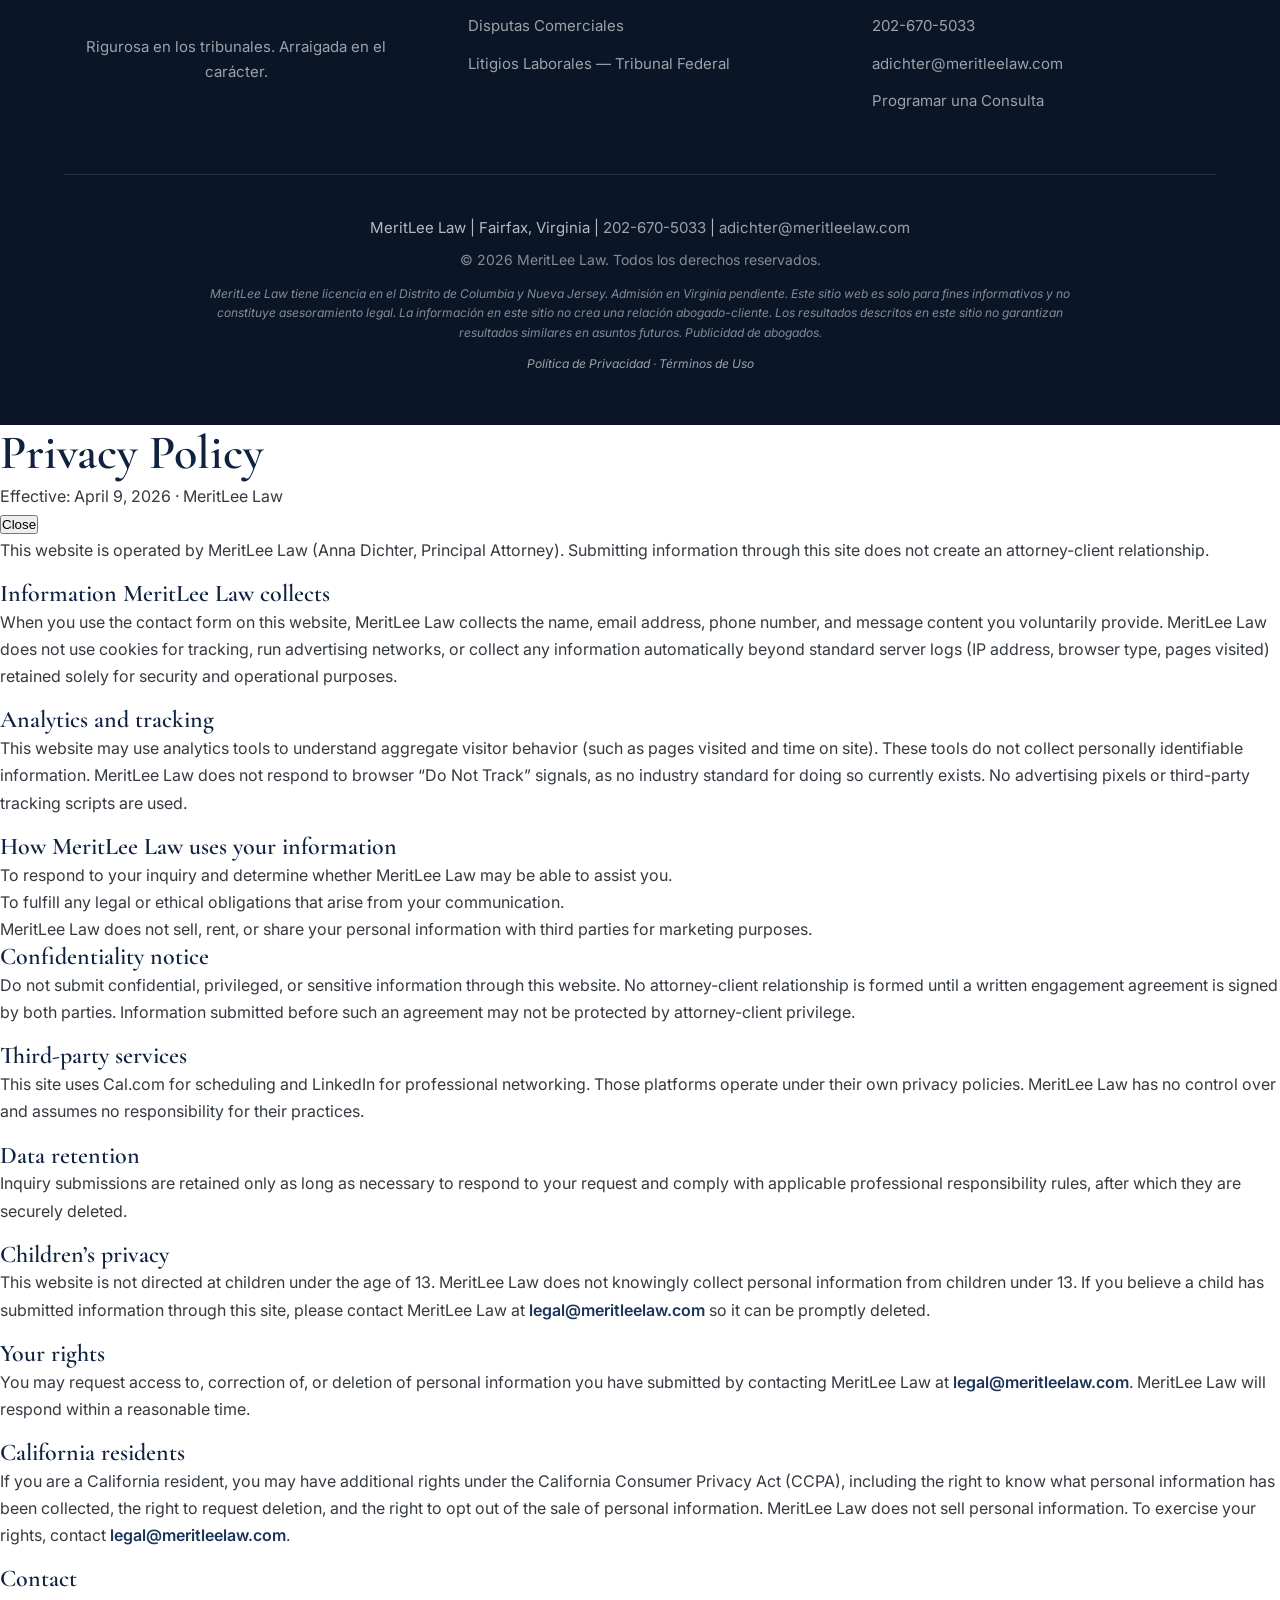
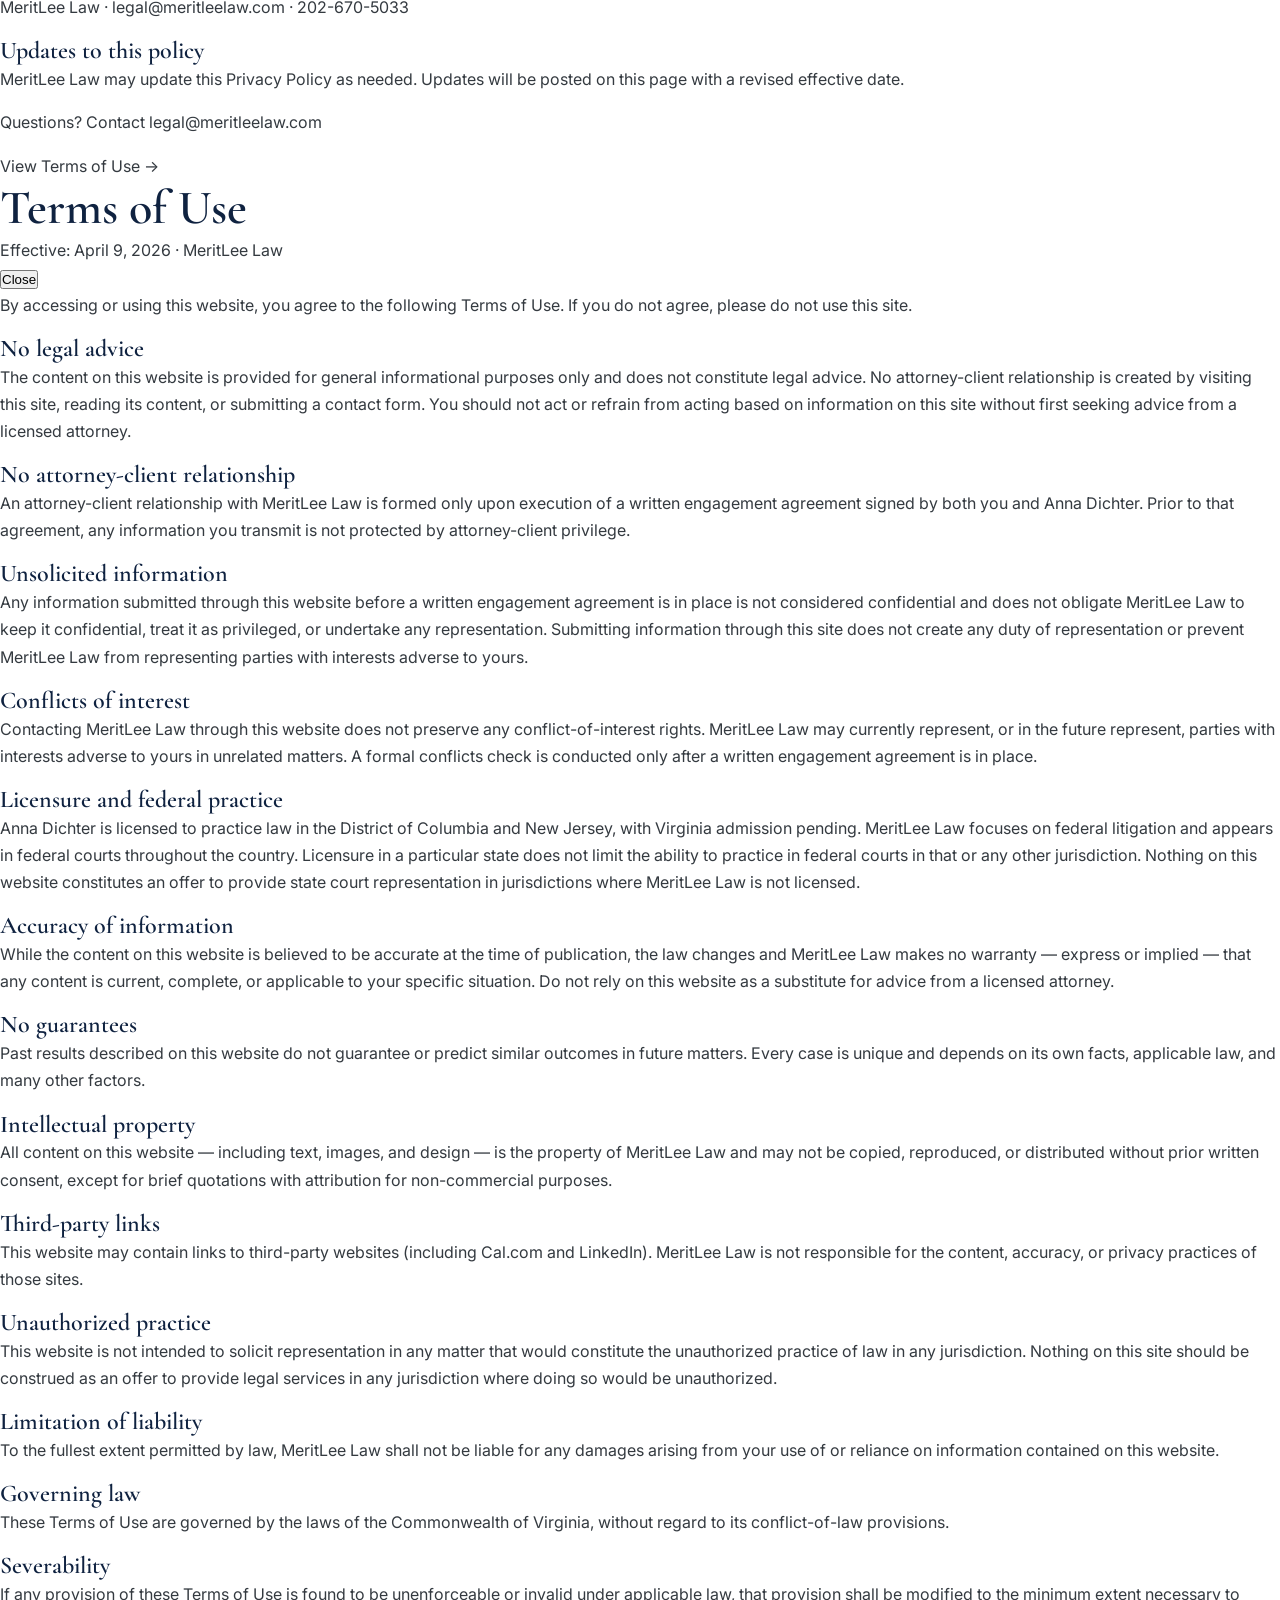
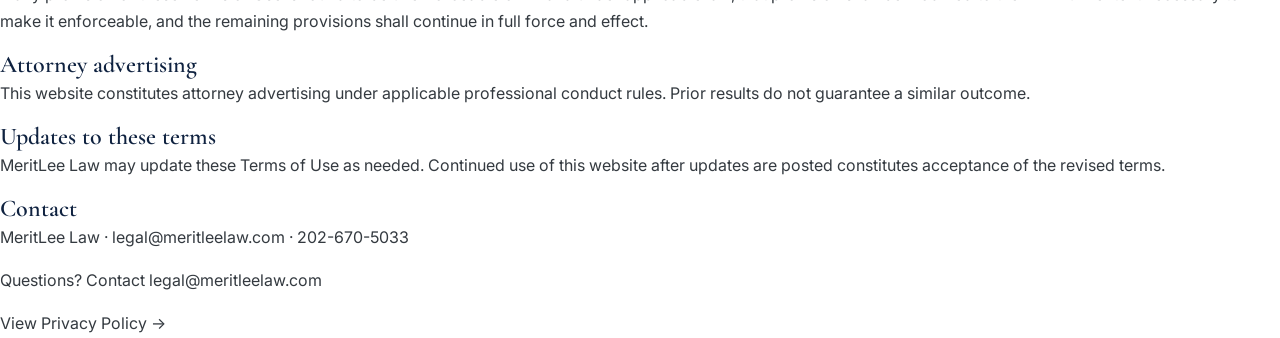
==== commit b7a85510: "Merge pull request #8 from bendichter/meritleelaw-patch-1 Update index.html" ====
--- a/es/index.html
+++ b/es/index.html
@@ -508,6 +508,9 @@
                 <h3>Information MeritLee Law collects</h3>
                 <p>When you use the contact form on this website, MeritLee Law collects the name, email address, phone number, and message content you voluntarily provide. MeritLee Law does not use cookies for tracking, run advertising networks, or collect any information automatically beyond standard server logs (IP address, browser type, pages visited) retained solely for security and operational purposes.</p>
 
+                <h3>Analytics and tracking</h3>
+                <p>This website may use analytics tools to understand aggregate visitor behavior (such as pages visited and time on site). These tools do not collect personally identifiable information. MeritLee Law does not respond to browser &ldquo;Do Not Track&rdquo; signals, as no industry standard for doing so currently exists. No advertising pixels or third-party tracking scripts are used.</p>
+
                 <h3>How MeritLee Law uses your information</h3>
                 <ul>
                     <li>To respond to your inquiry and determine whether MeritLee Law may be able to assist you.</li>
@@ -524,17 +527,23 @@
                 <h3>Data retention</h3>
                 <p>Inquiry submissions are retained only as long as necessary to respond to your request and comply with applicable professional responsibility rules, after which they are securely deleted.</p>
 
+                <h3>Children&rsquo;s privacy</h3>
+                <p>This website is not directed at children under the age of 13. MeritLee Law does not knowingly collect personal information from children under 13. If you believe a child has submitted information through this site, please contact MeritLee Law at <strong>legal@meritleelaw.com</strong> so it can be promptly deleted.</p>
+
                 <h3>Your rights</h3>
-                <p>You may request access to, correction of, or deletion of personal information you have submitted by contacting MeritLee Law at <strong>adichter@meritleelaw.com</strong>. MeritLee Law will respond within a reasonable time.</p>
+                <p>You may request access to, correction of, or deletion of personal information you have submitted by contacting MeritLee Law at <strong>legal@meritleelaw.com</strong>. MeritLee Law will respond within a reasonable time.</p>
+
+                <h3>California residents</h3>
+                <p>If you are a California resident, you may have additional rights under the California Consumer Privacy Act (CCPA), including the right to know what personal information has been collected, the right to request deletion, and the right to opt out of the sale of personal information. MeritLee Law does not sell personal information. To exercise your rights, contact <strong>legal@meritleelaw.com</strong>.</p>
 
                 <h3>Contact</h3>
-                <p>MeritLee Law · adichter@meritleelaw.com · 202-670-5033</p>
+                <p>MeritLee Law · legal@meritleelaw.com · 202-670-5033</p>
 
                 <h3>Updates to this policy</h3>
                 <p>MeritLee Law may update this Privacy Policy as needed. Updates will be posted on this page with a revised effective date.</p>
             </div>
             <div class="legal-modal-foot">
-                <p>Questions? Contact adichter@meritleelaw.com</p>
+                <p>Questions? Contact legal@meritleelaw.com</p>
                 <a href="#" onclick="event.preventDefault();document.getElementById('pp').classList.remove('open');document.getElementById('tu').classList.add('open')">View Terms of Use &rarr;</a>
             </div>
         </div>
@@ -559,9 +568,18 @@
                 <h3>No attorney-client relationship</h3>
                 <p>An attorney-client relationship with MeritLee Law is formed only upon execution of a written engagement agreement signed by both you and Anna Dichter. Prior to that agreement, any information you transmit is not protected by attorney-client privilege.</p>
 
+                <h3>Unsolicited information</h3>
+                <p>Any information submitted through this website before a written engagement agreement is in place is not considered confidential and does not obligate MeritLee Law to keep it confidential, treat it as privileged, or undertake any representation. Submitting information through this site does not create any duty of representation or prevent MeritLee Law from representing parties with interests adverse to yours.</p>
+
+                <h3>Conflicts of interest</h3>
+                <p>Contacting MeritLee Law through this website does not preserve any conflict-of-interest rights. MeritLee Law may currently represent, or in the future represent, parties with interests adverse to yours in unrelated matters. A formal conflicts check is conducted only after a written engagement agreement is in place.</p>
+
                 <h3>Licensure and federal practice</h3>
                 <p>Anna Dichter is licensed to practice law in the District of Columbia and New Jersey, with Virginia admission pending. MeritLee Law focuses on federal litigation and appears in federal courts throughout the country. Licensure in a particular state does not limit the ability to practice in federal courts in that or any other jurisdiction. Nothing on this website constitutes an offer to provide state court representation in jurisdictions where MeritLee Law is not licensed.</p>
 
+                <h3>Accuracy of information</h3>
+                <p>While the content on this website is believed to be accurate at the time of publication, the law changes and MeritLee Law makes no warranty &mdash; express or implied &mdash; that any content is current, complete, or applicable to your specific situation. Do not rely on this website as a substitute for advice from a licensed attorney.</p>
+
                 <h3>No guarantees</h3>
                 <p>Past results described on this website do not guarantee or predict similar outcomes in future matters. Every case is unique and depends on its own facts, applicable law, and many other factors.</p>
 
@@ -571,20 +589,29 @@
                 <h3>Third-party links</h3>
                 <p>This website may contain links to third-party websites (including Cal.com and LinkedIn). MeritLee Law is not responsible for the content, accuracy, or privacy practices of those sites.</p>
 
+                <h3>Unauthorized practice</h3>
+                <p>This website is not intended to solicit representation in any matter that would constitute the unauthorized practice of law in any jurisdiction. Nothing on this site should be construed as an offer to provide legal services in any jurisdiction where doing so would be unauthorized.</p>
+
                 <h3>Limitation of liability</h3>
                 <p>To the fullest extent permitted by law, MeritLee Law shall not be liable for any damages arising from your use of or reliance on information contained on this website.</p>
 
                 <h3>Governing law</h3>
                 <p>These Terms of Use are governed by the laws of the Commonwealth of Virginia, without regard to its conflict-of-law provisions.</p>
 
+                <h3>Severability</h3>
+                <p>If any provision of these Terms of Use is found to be unenforceable or invalid under applicable law, that provision shall be modified to the minimum extent necessary to make it enforceable, and the remaining provisions shall continue in full force and effect.</p>
+
                 <h3>Attorney advertising</h3>
                 <p>This website constitutes attorney advertising under applicable professional conduct rules. Prior results do not guarantee a similar outcome.</p>
 
                 <h3>Updates to these terms</h3>
                 <p>MeritLee Law may update these Terms of Use as needed. Continued use of this website after updates are posted constitutes acceptance of the revised terms.</p>
+
+                <h3>Contact</h3>
+                <p>MeritLee Law · legal@meritleelaw.com · 202-670-5033</p>
             </div>
             <div class="legal-modal-foot">
-                <p>Questions? Contact adichter@meritleelaw.com</p>
+                <p>Questions? Contact legal@meritleelaw.com</p>
                 <a href="#" onclick="event.preventDefault();document.getElementById('tu').classList.remove('open');document.getElementById('pp').classList.add('open')">View Privacy Policy &rarr;</a>
             </div>
         </div>
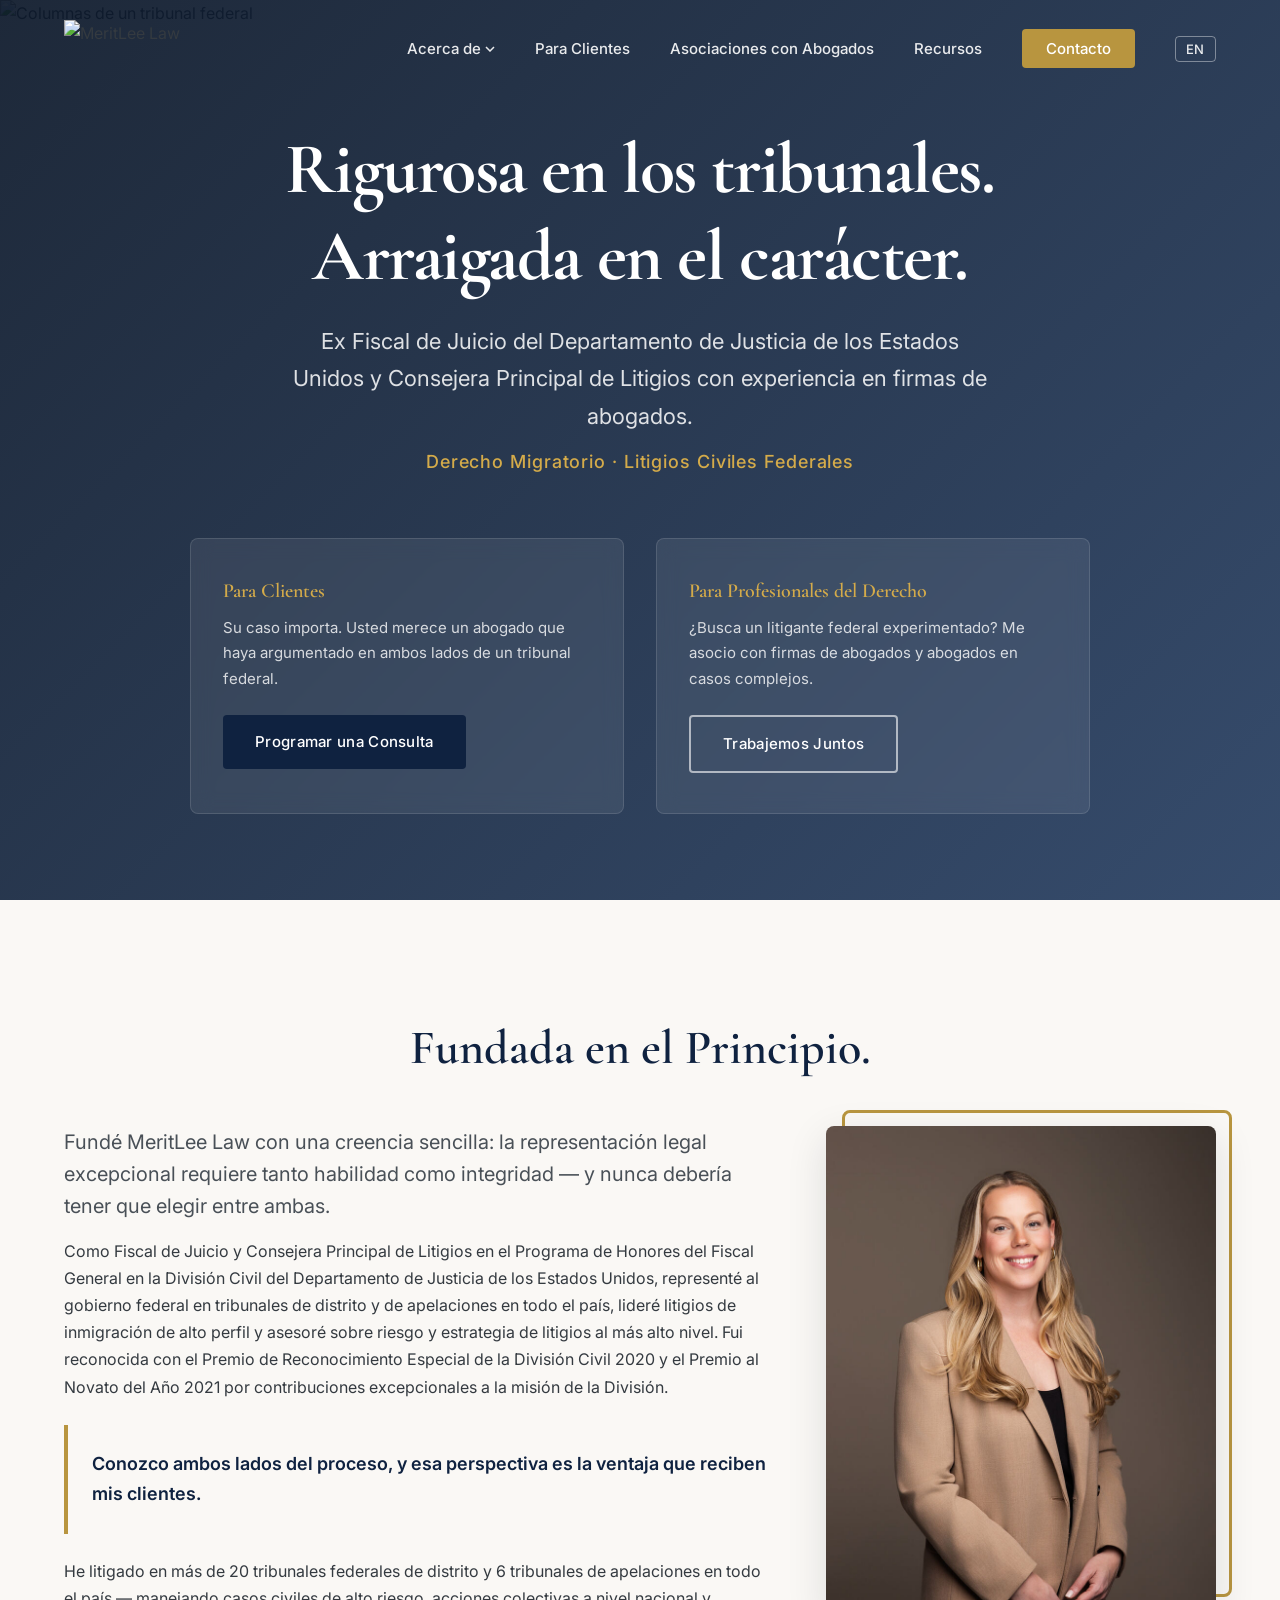
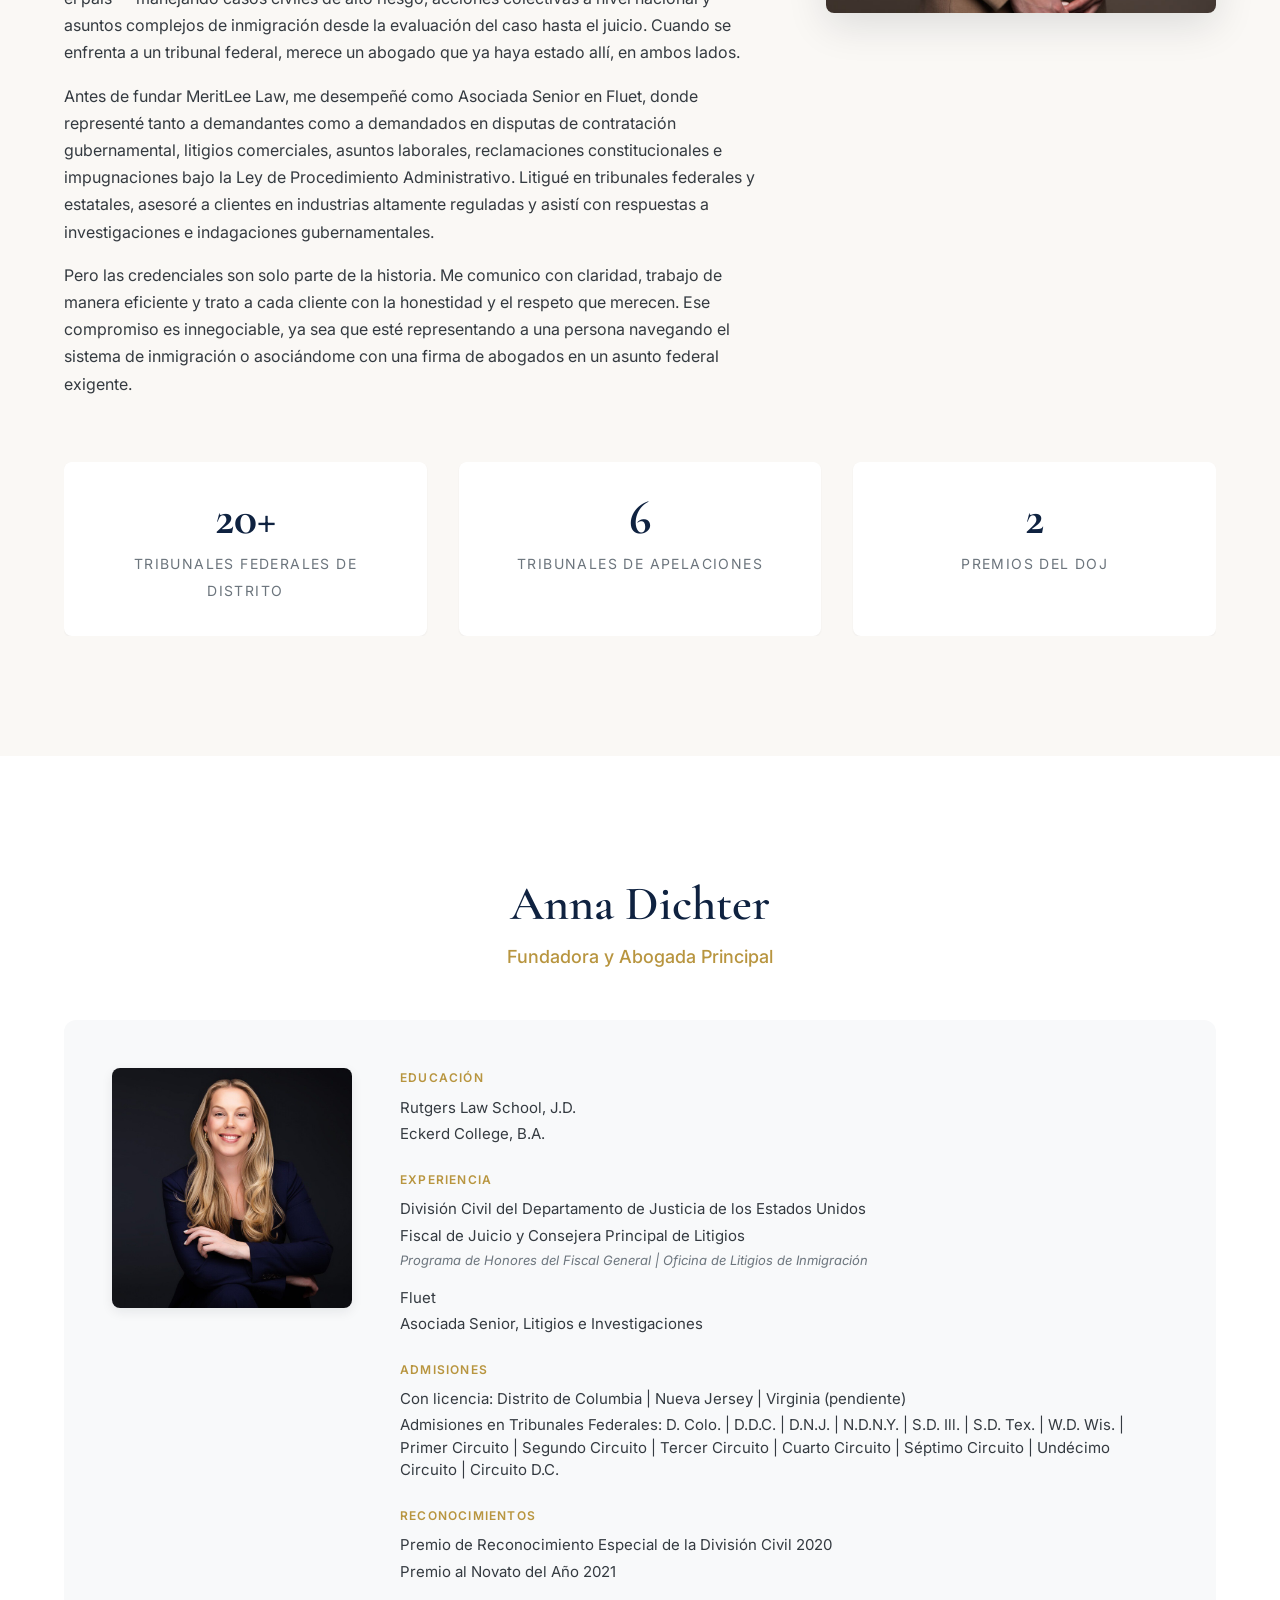
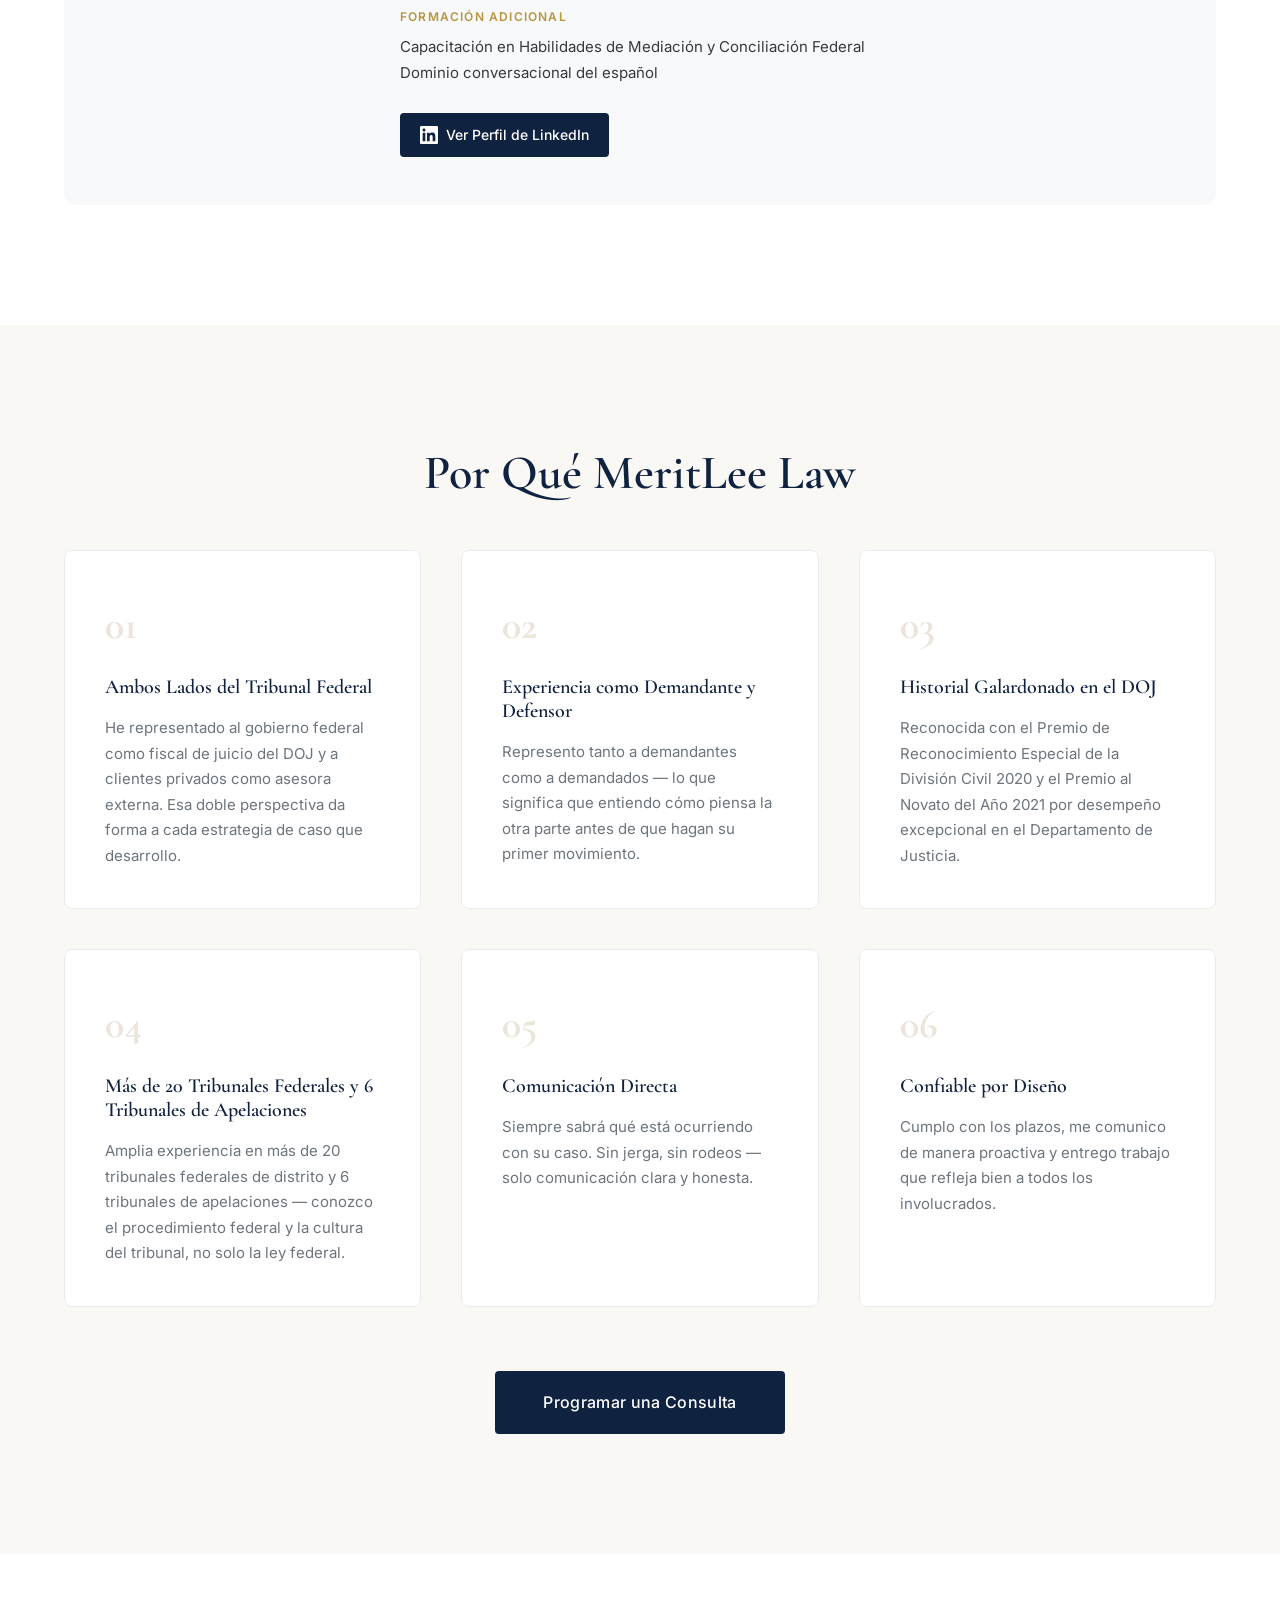
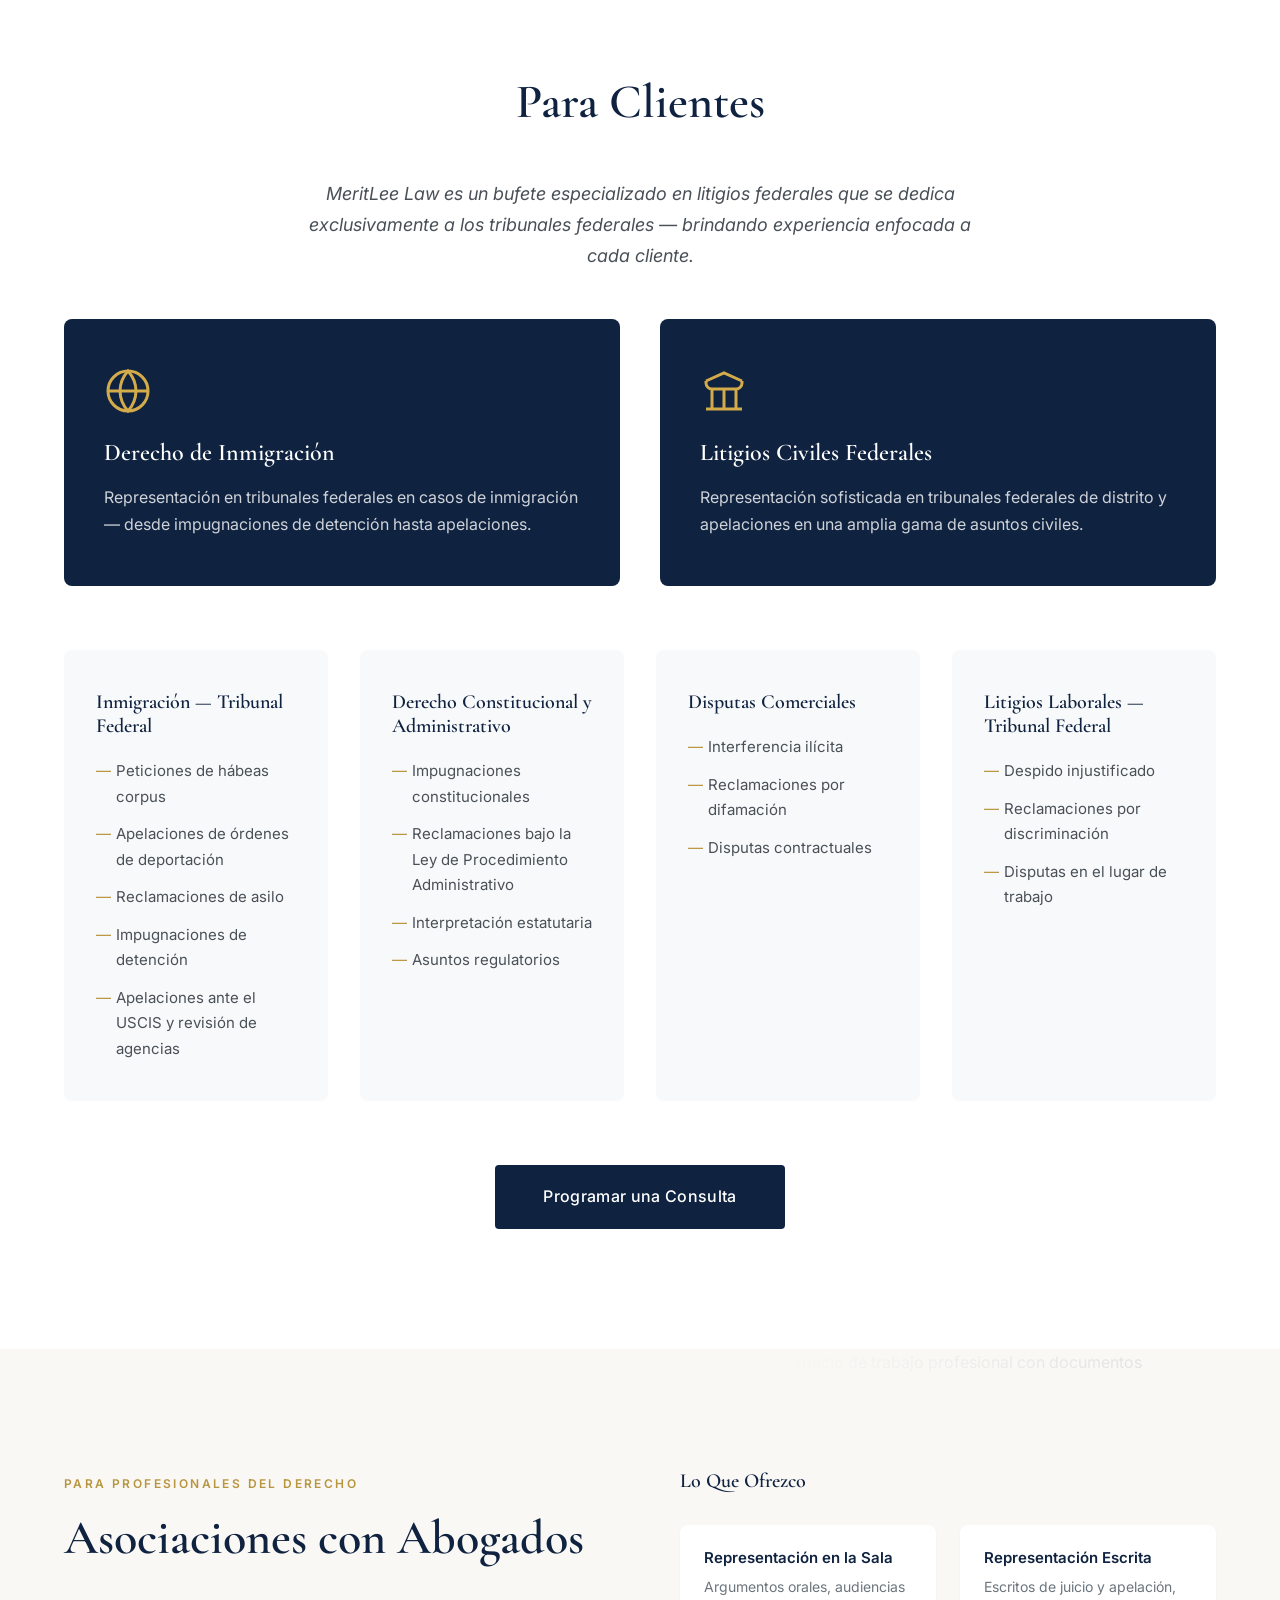
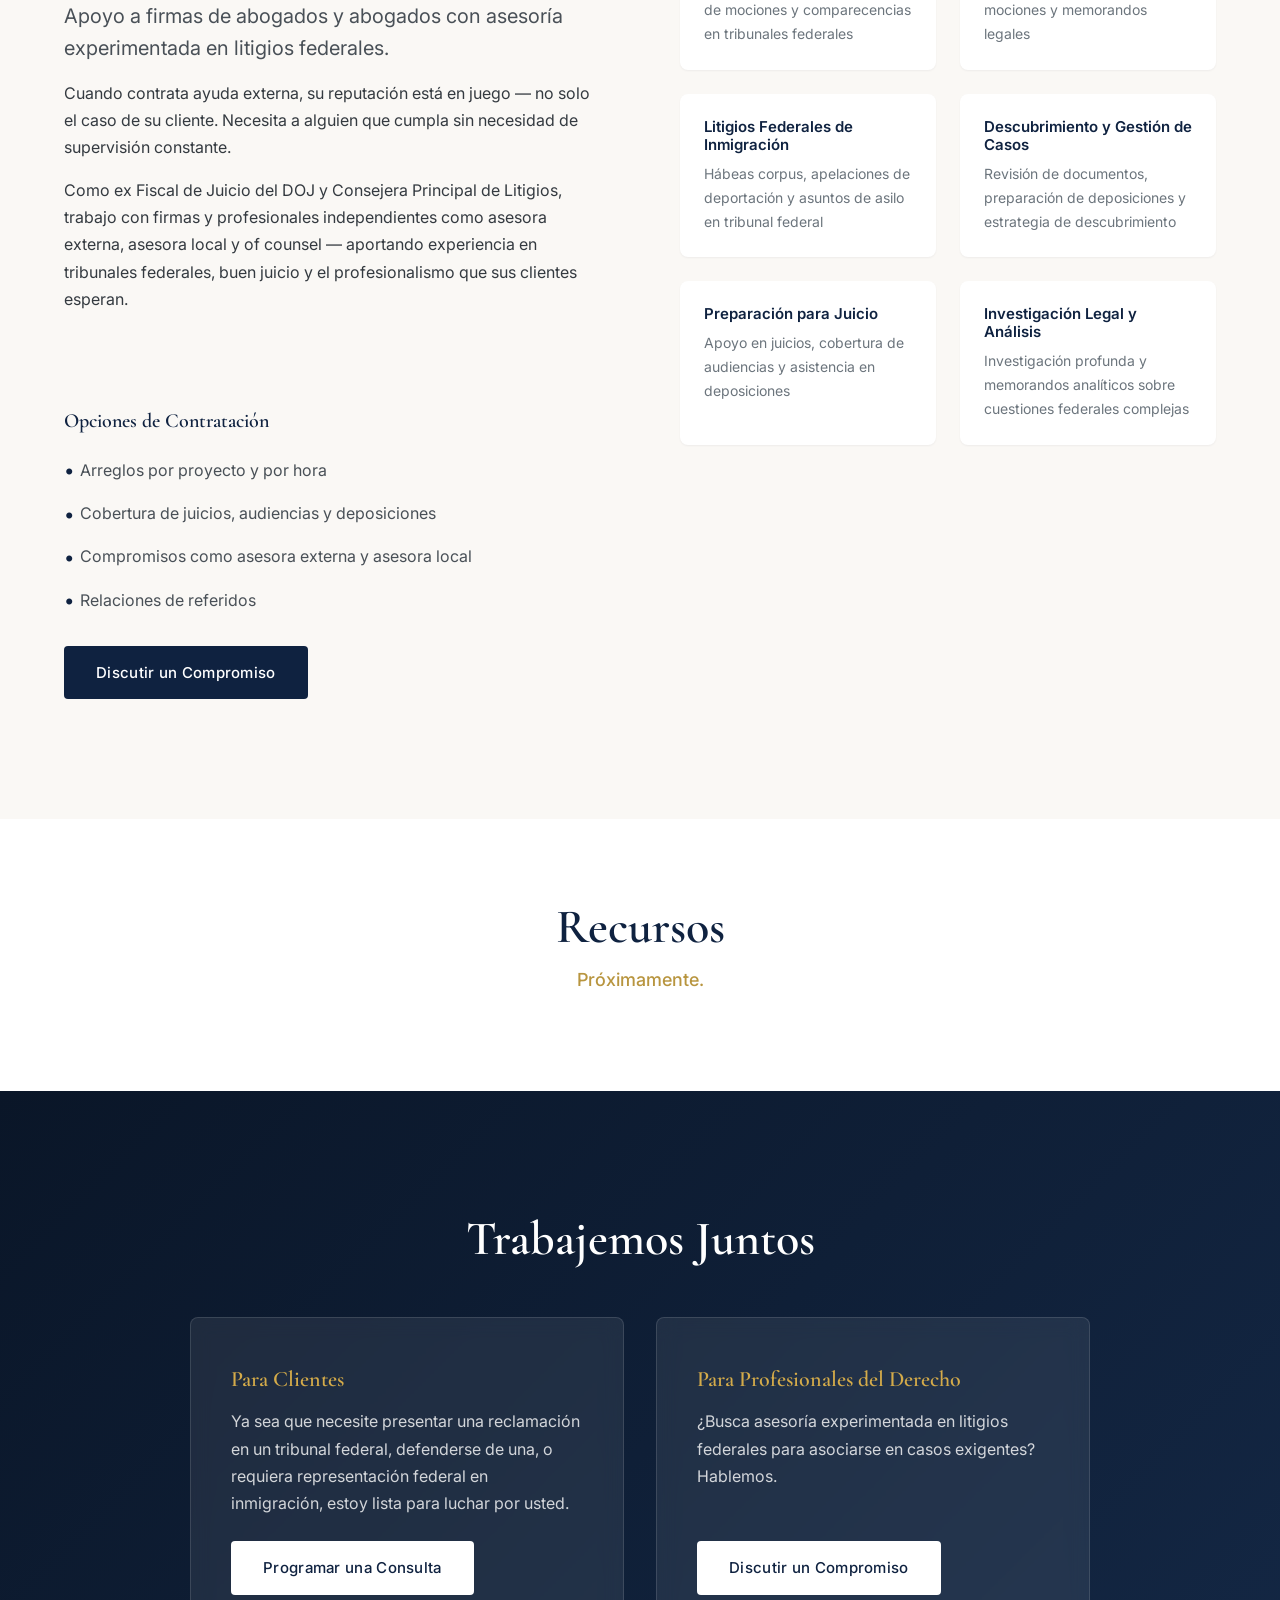
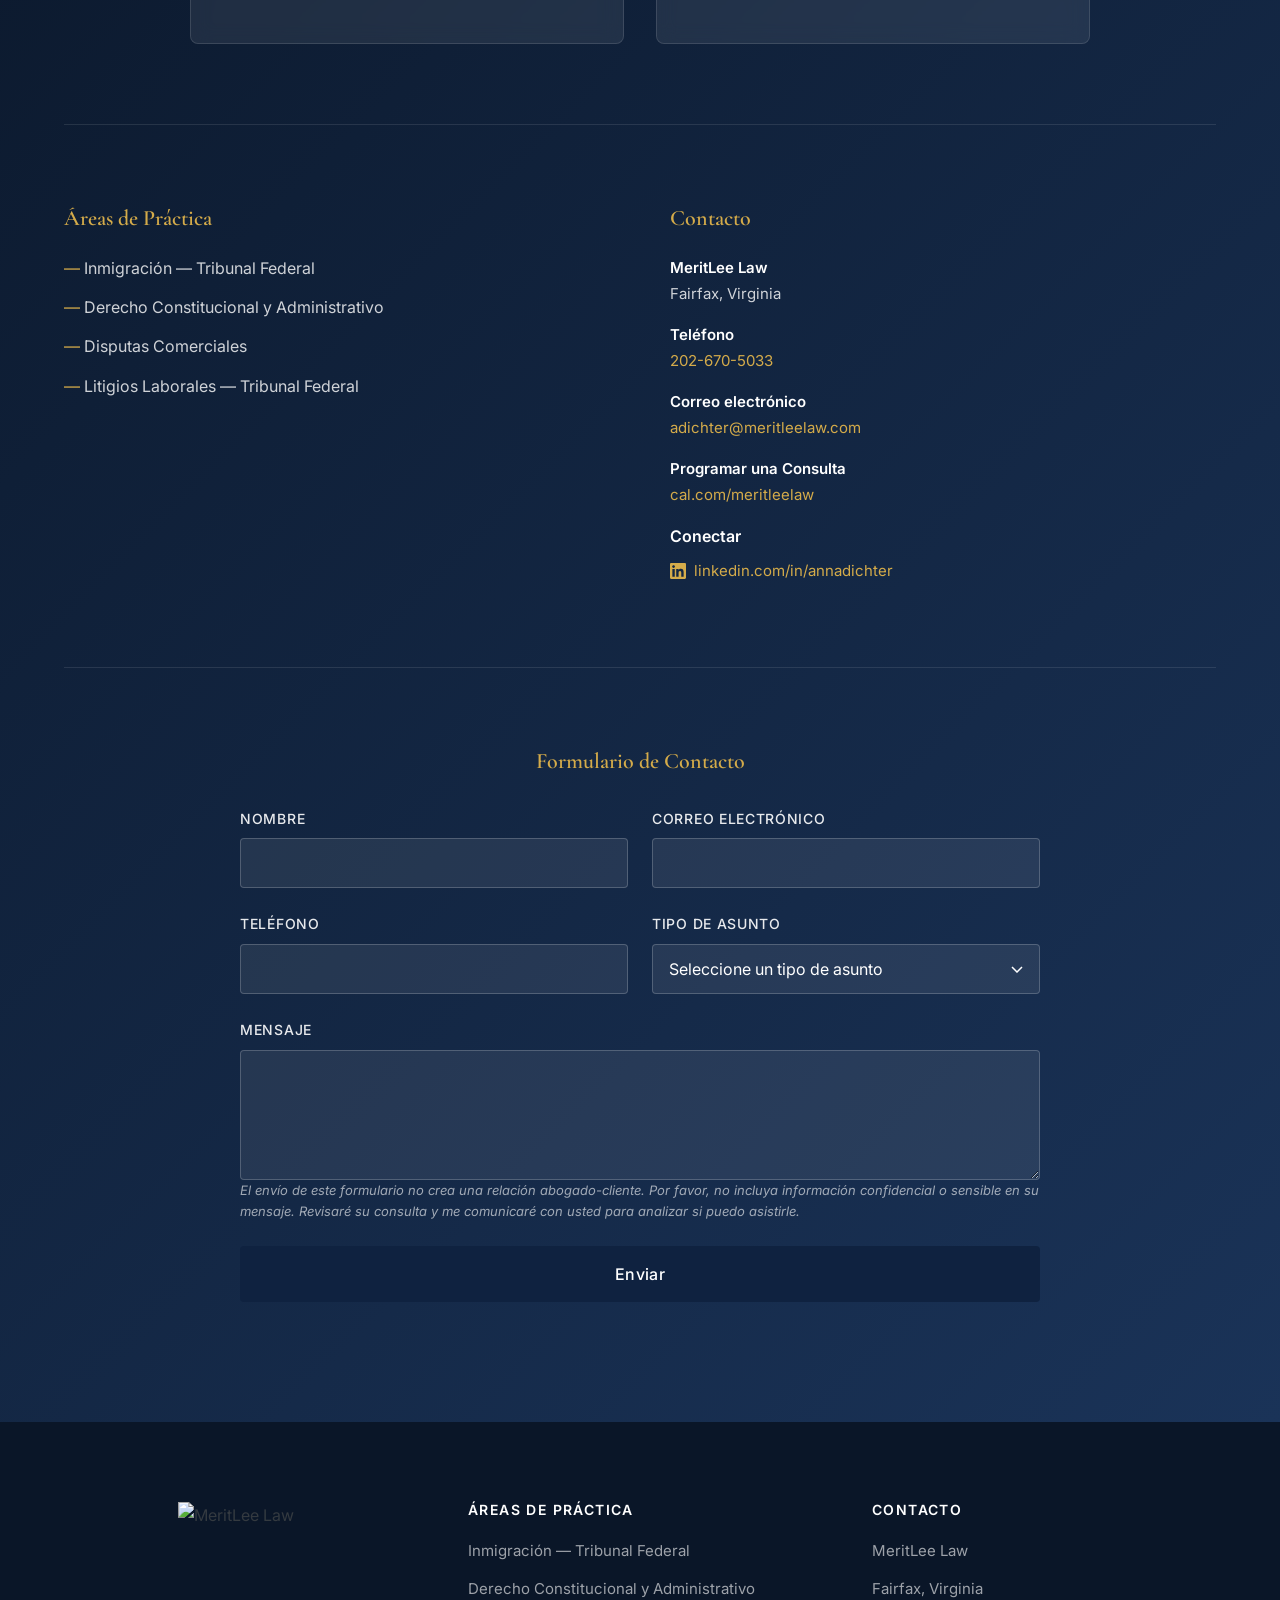
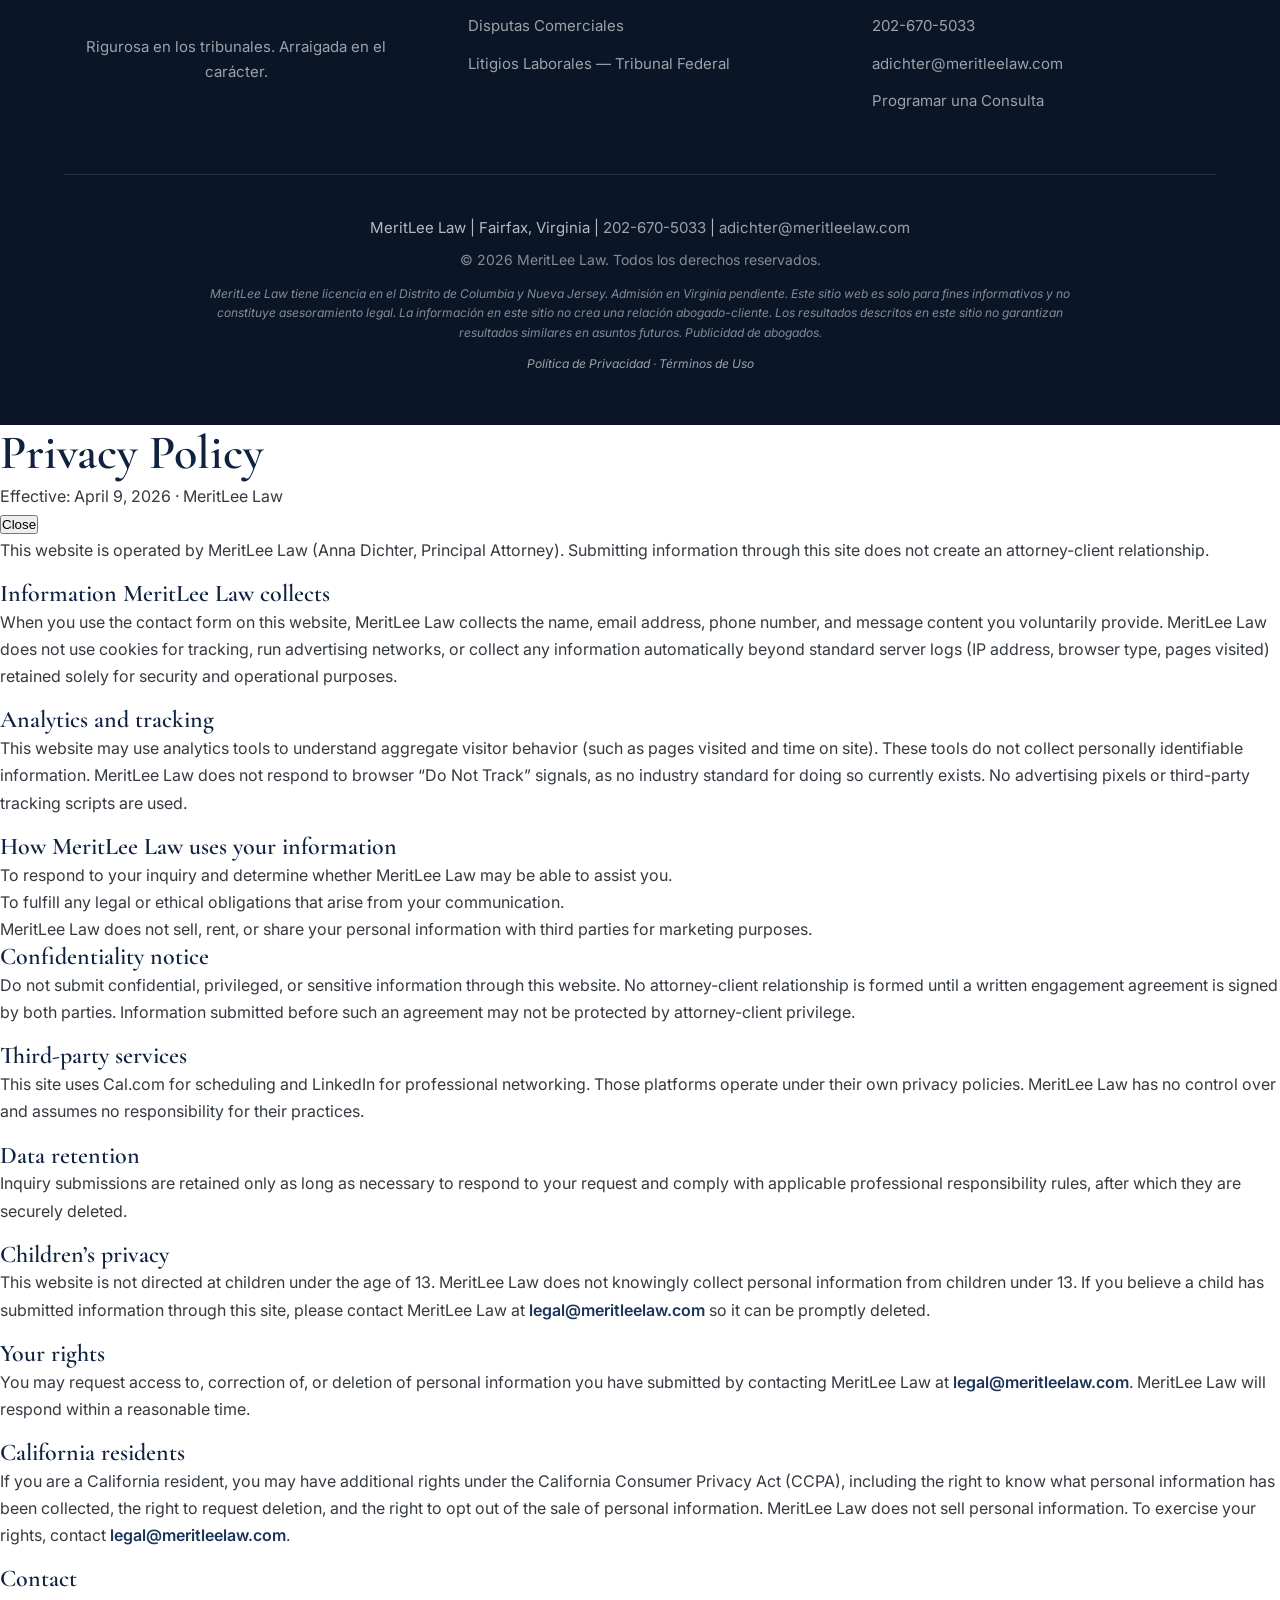
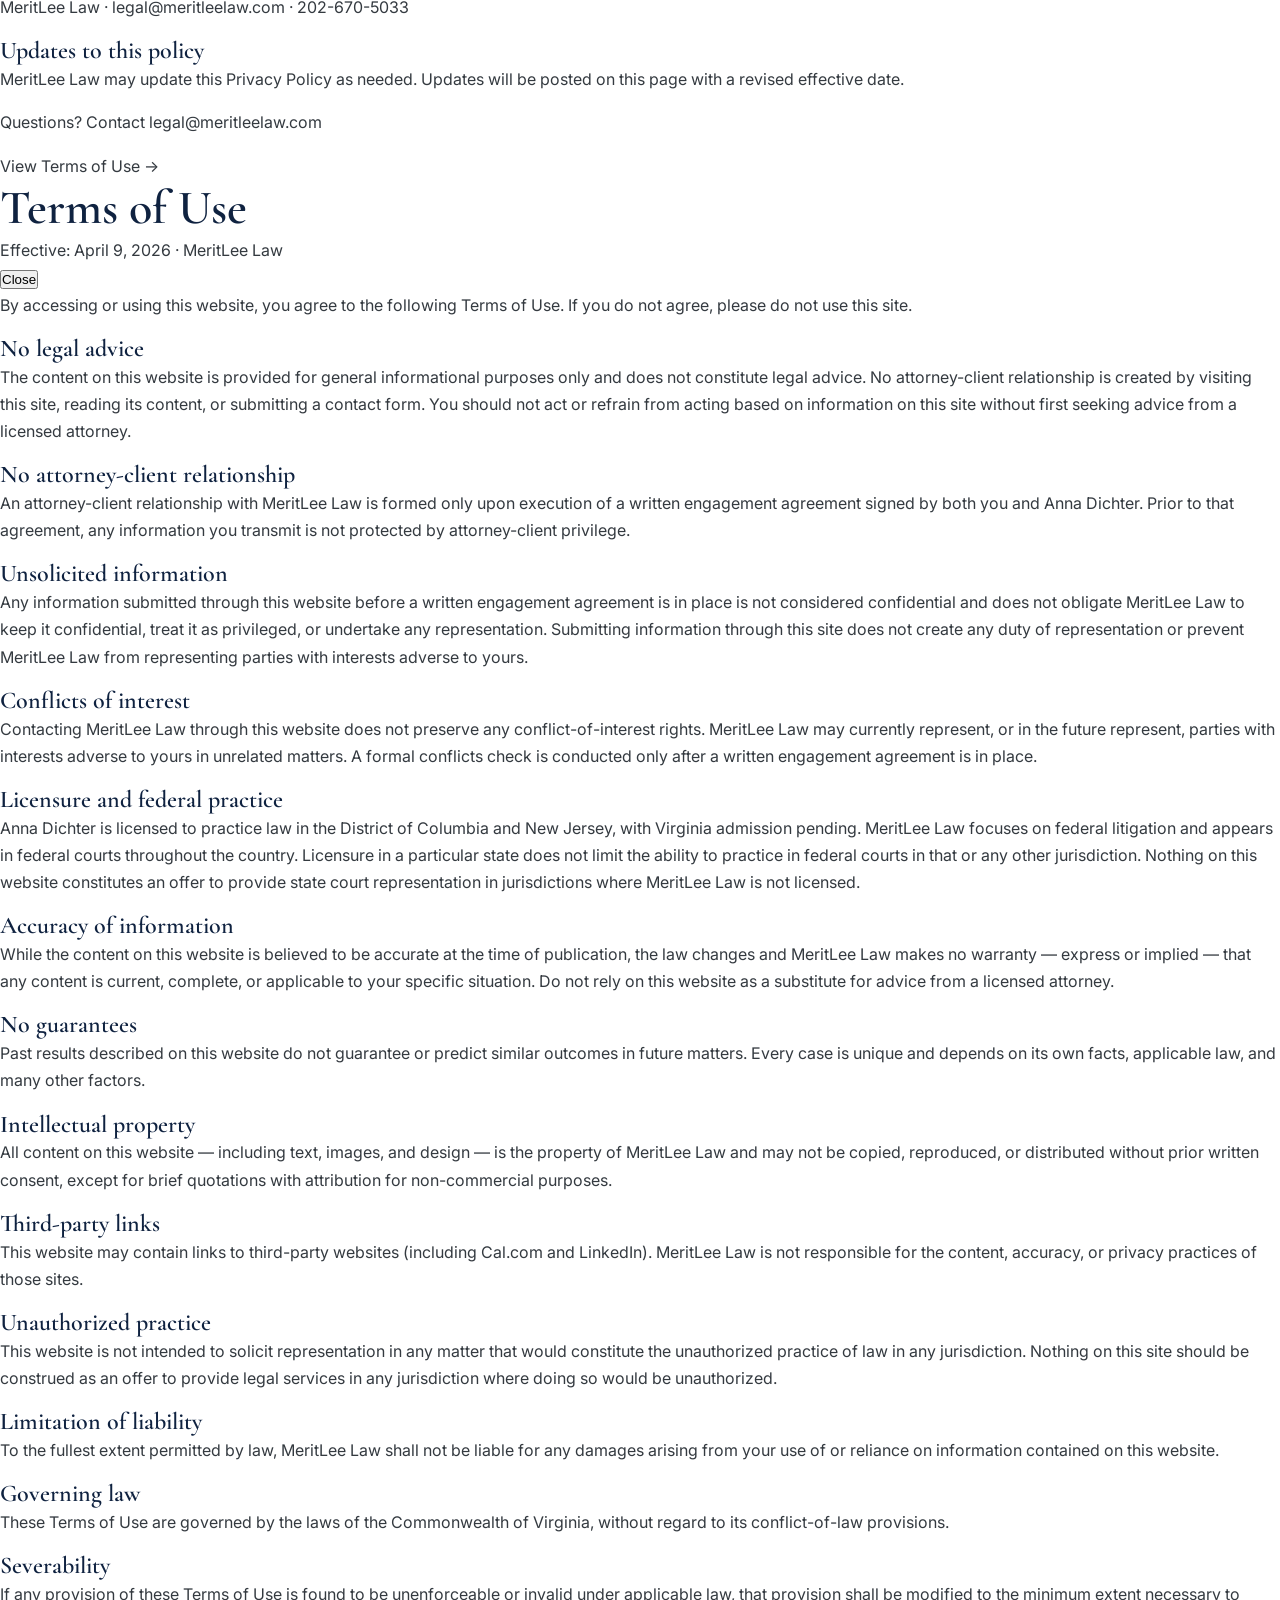
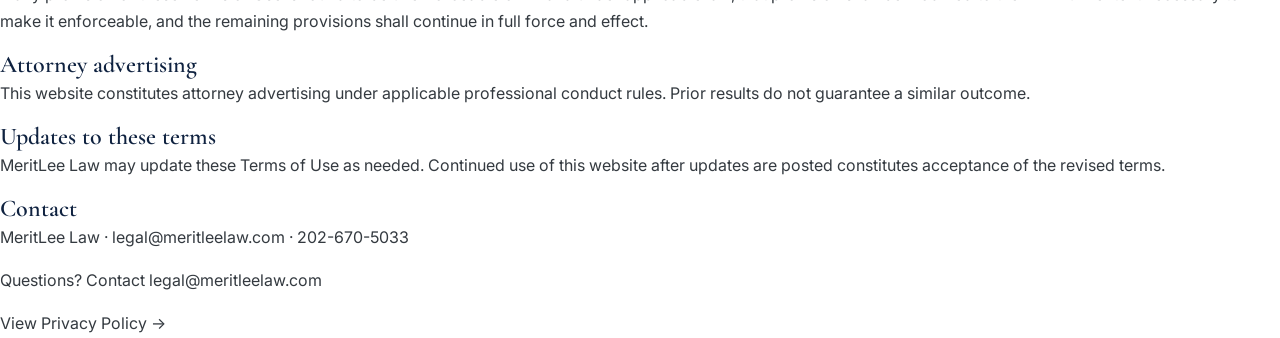
==== commit b6d1e5ad: "Update index.html" ====
--- a/es/index.html
+++ b/es/index.html
@@ -48,7 +48,7 @@
         </div>
         <div class="hero-content">
             <h1 class="hero-title">Rigurosa en los tribunales.<br>Arraigada en el car&aacute;cter.</h1>
-            <p class="hero-subtitle">Ex Fiscal de Juicio del Departamento de Justicia de los EE. UU. y Consejera Principal de Litigios con experiencia en firmas de abogados.</p>
+            <p class="hero-subtitle">Ex Fiscal de Juicio del Departamento de Justicia de los Estados Unidos y Consejera Principal de Litigios con experiencia en firmas de abogados.</p>
             <p class="hero-practice-areas">Derecho Migratorio &middot; Litigios Civiles Federales</p>
             <div class="hero-cards">
                 <div class="hero-card">
